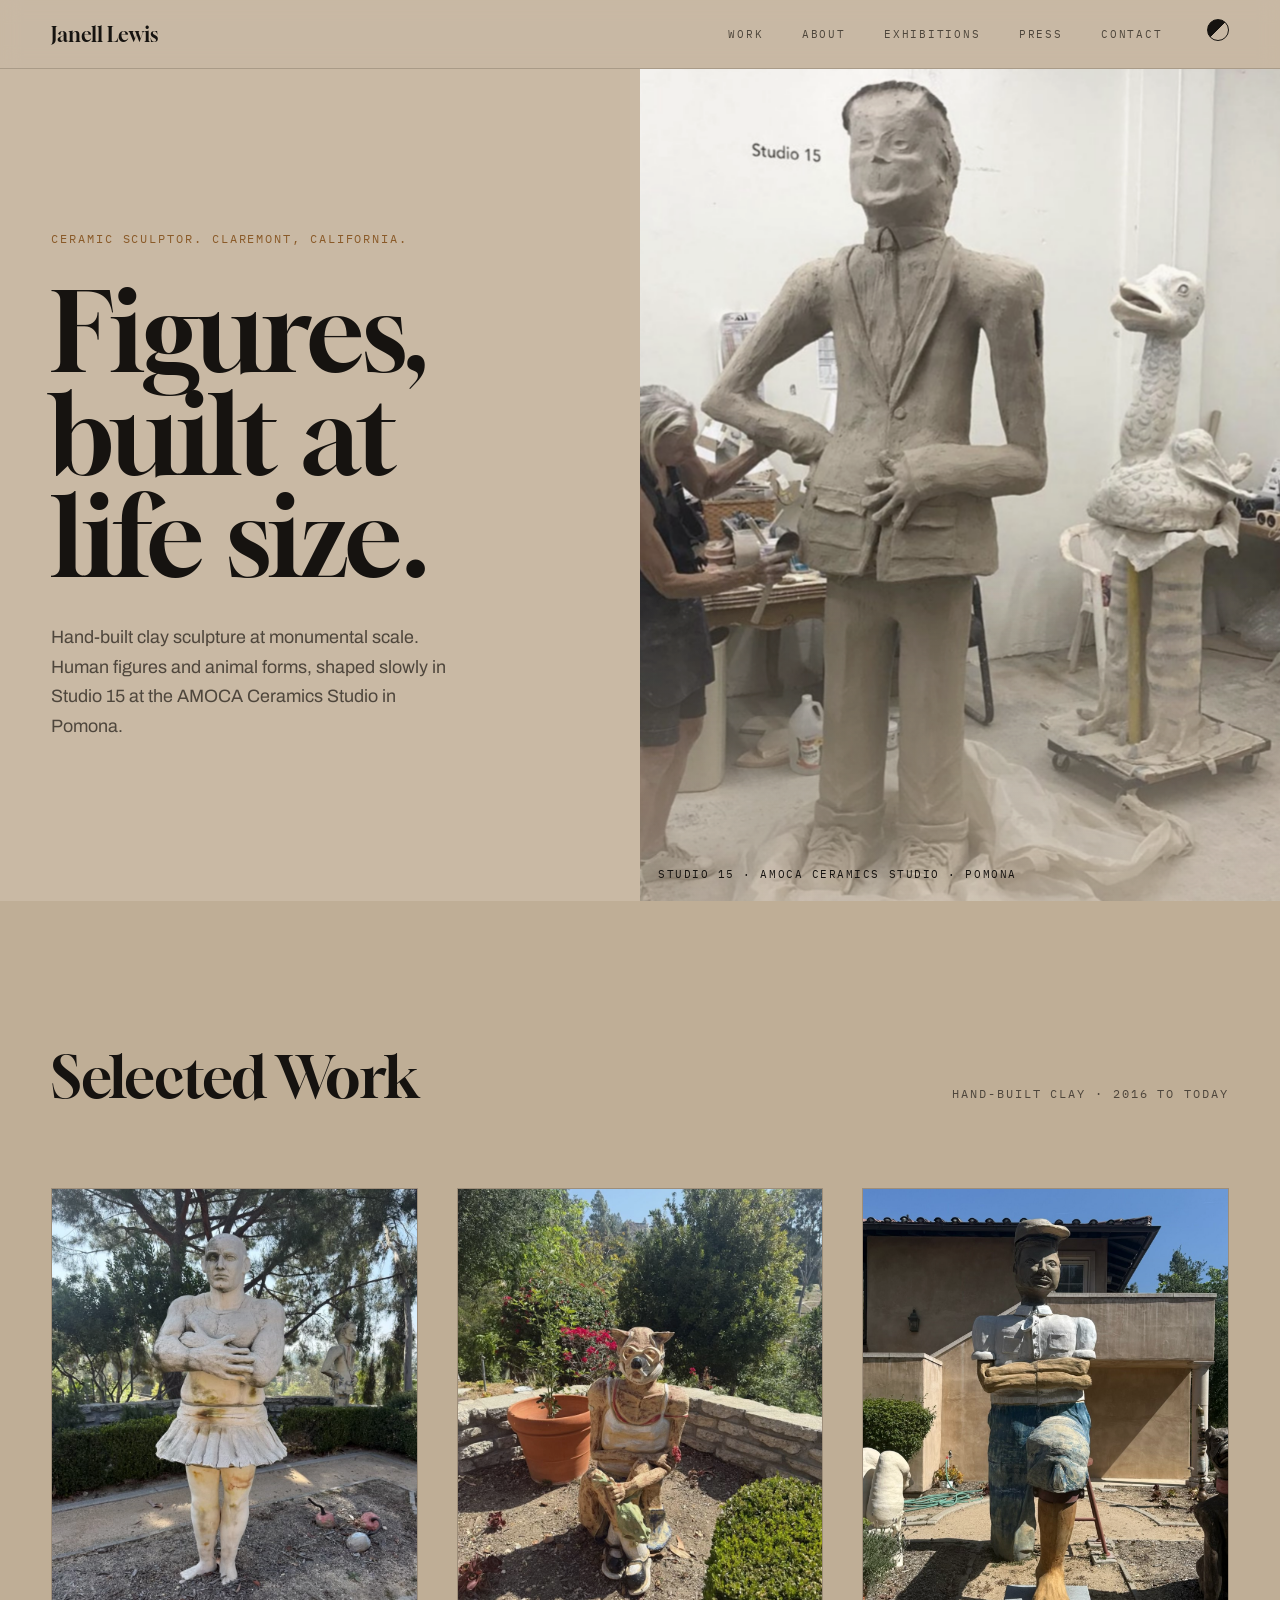
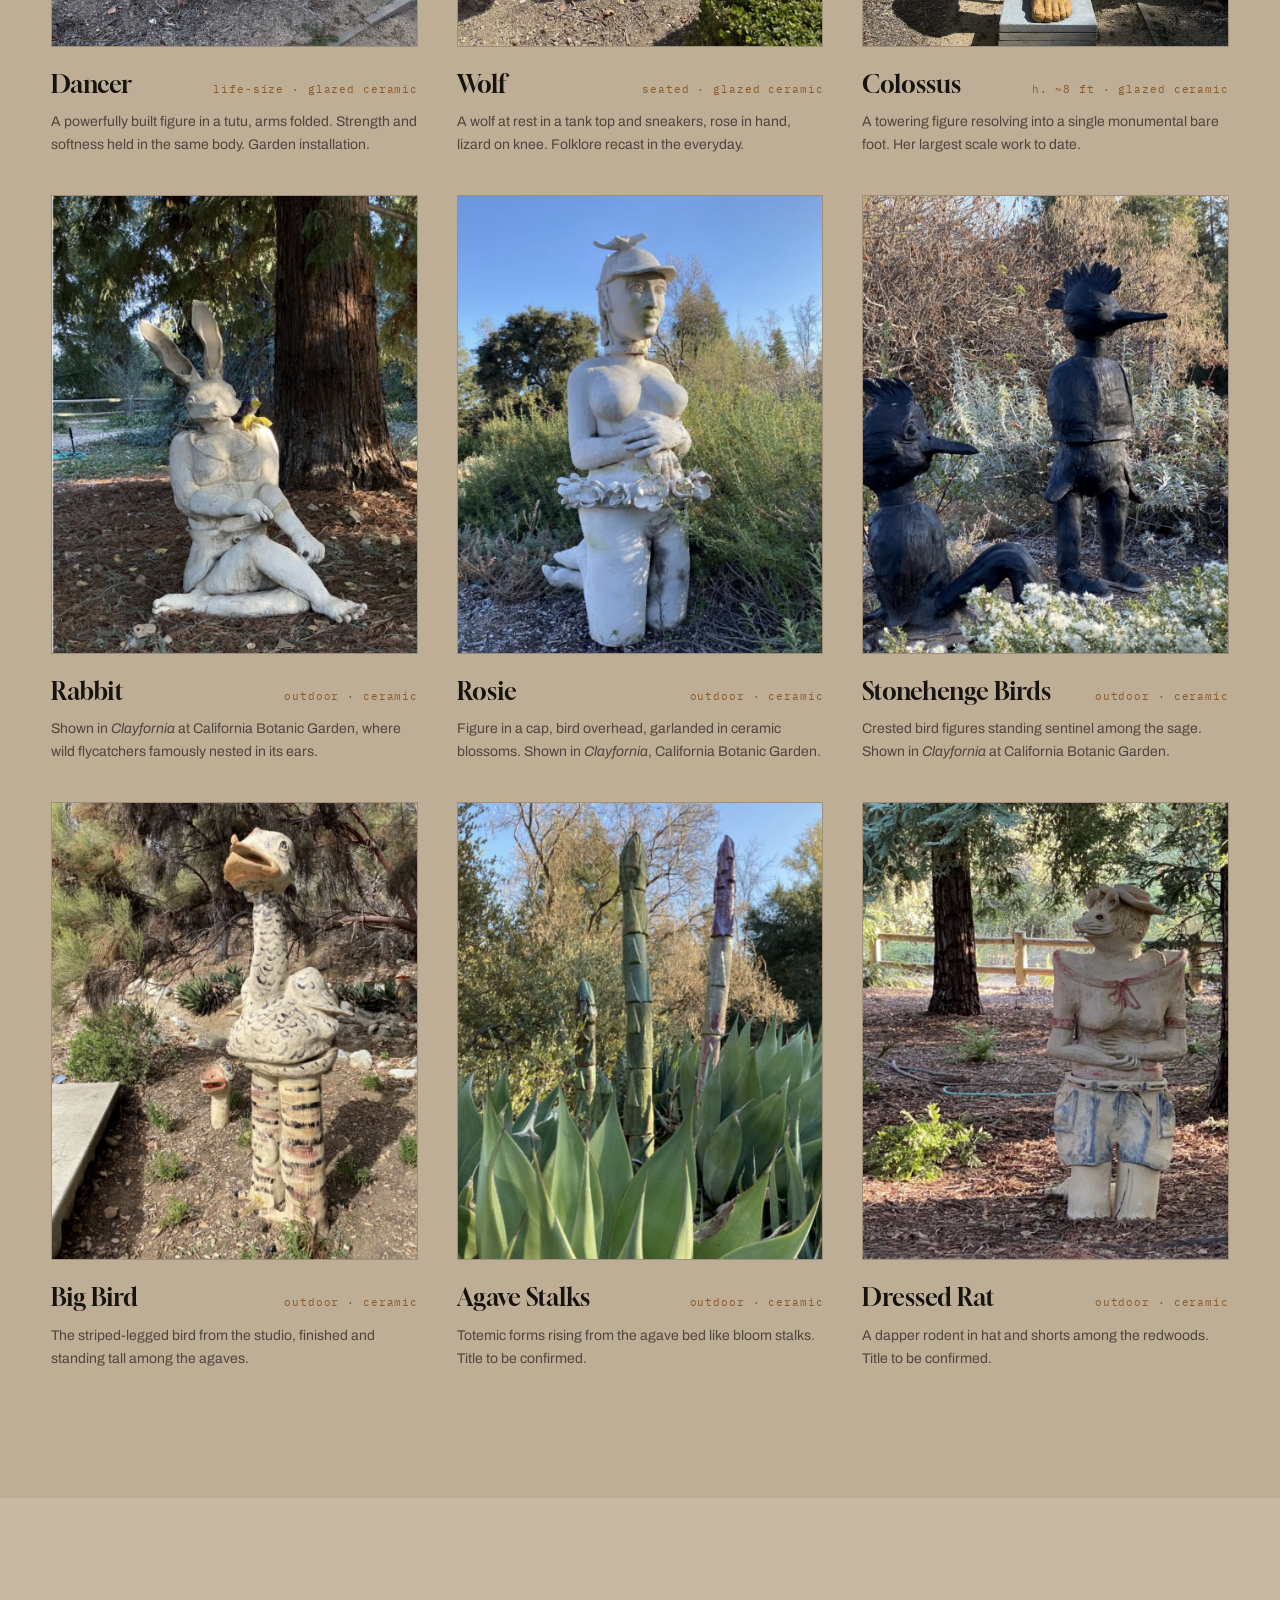
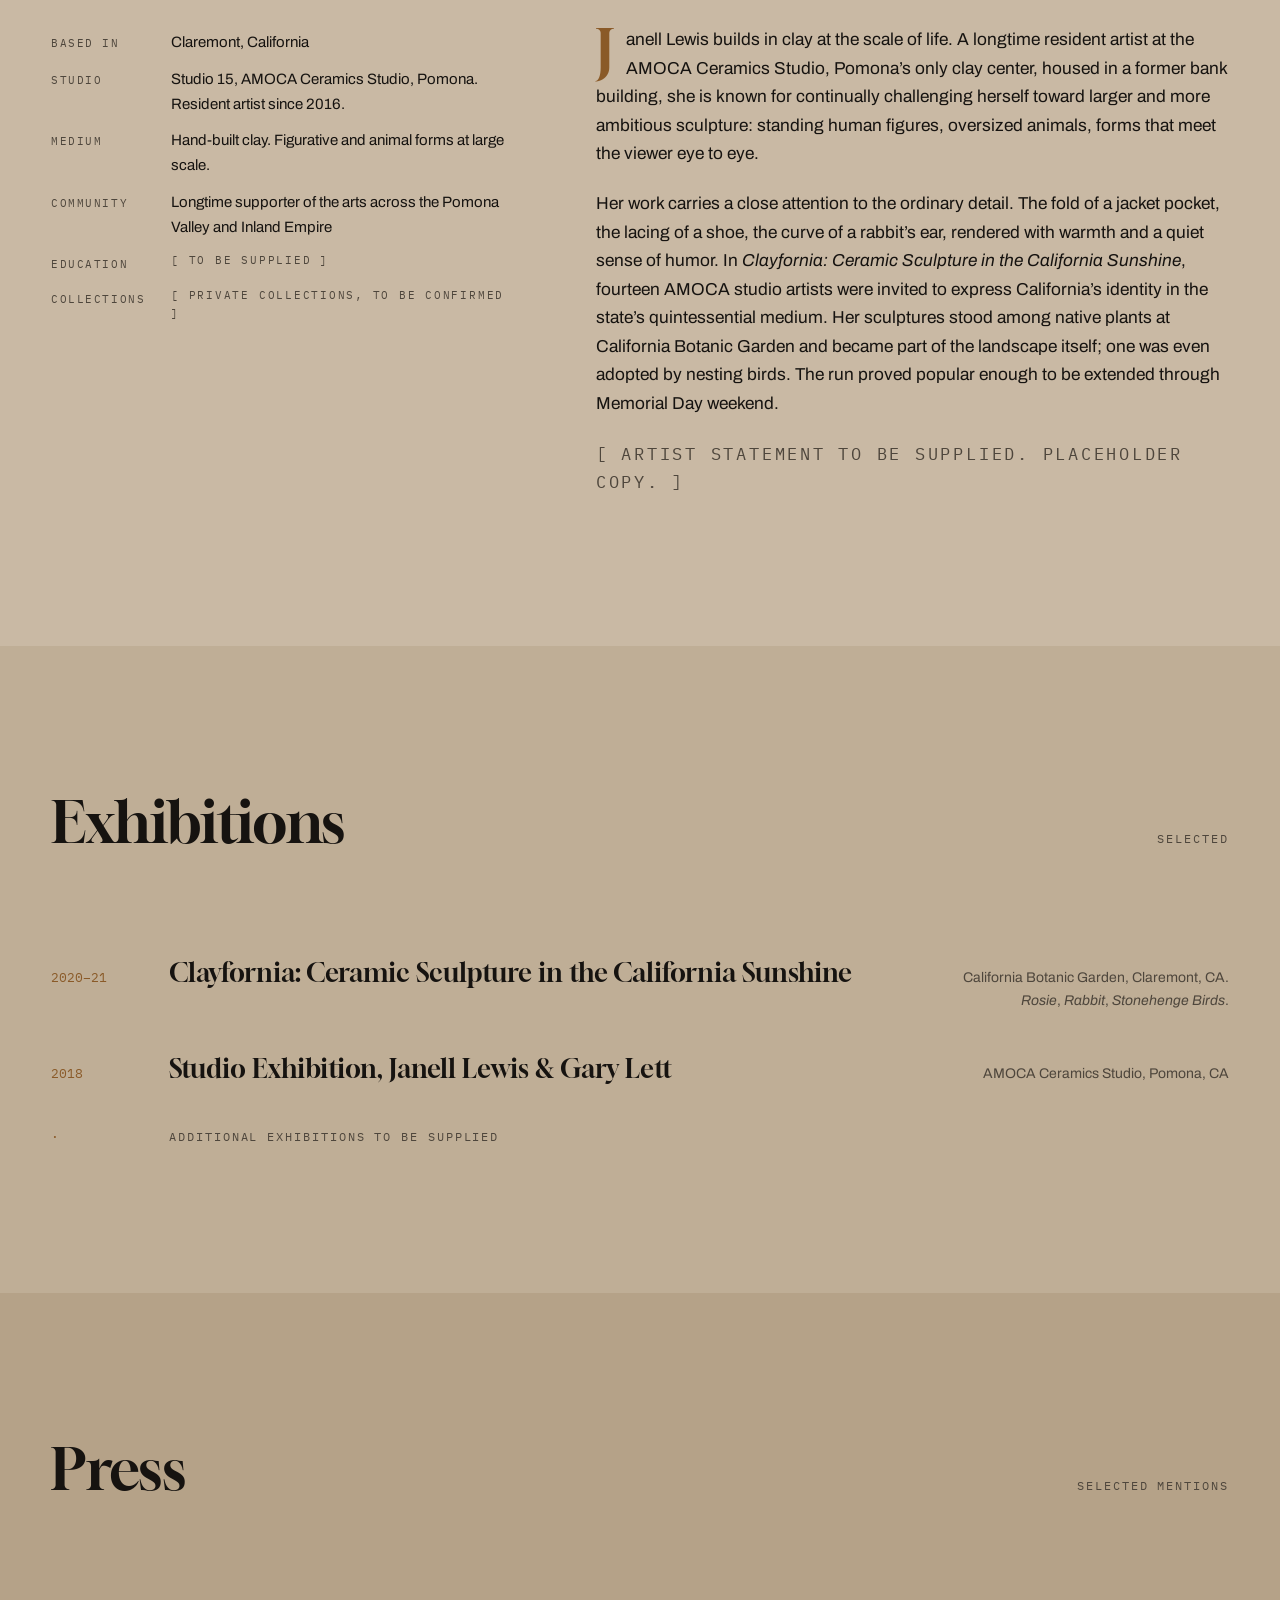
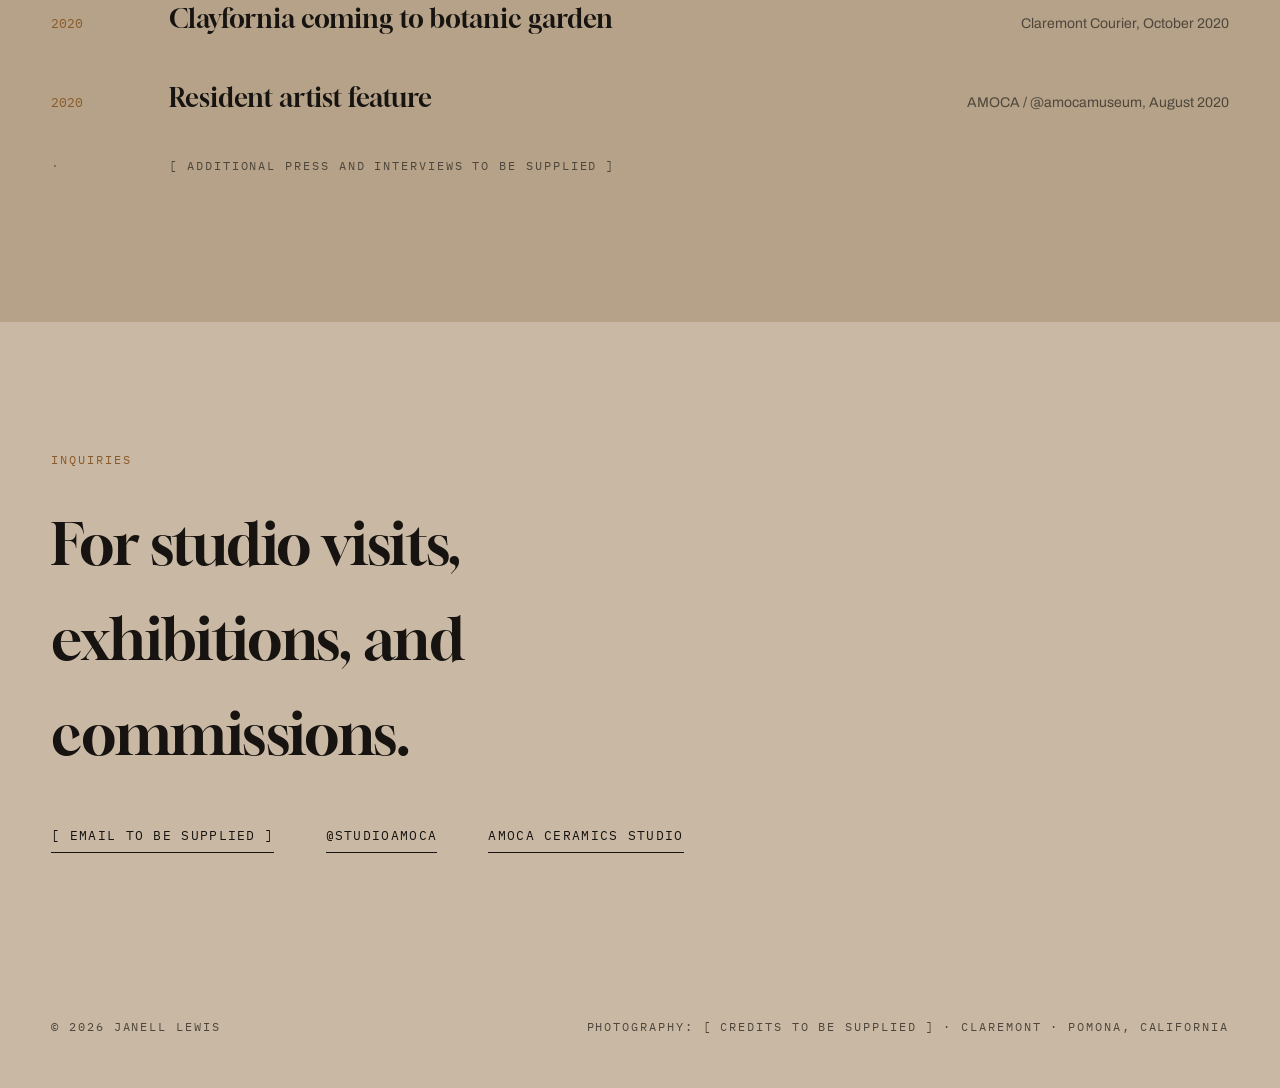
==== index.html @ de83a5cd "Carousel lightbox with neighbor peeks, no shadow" ====
<!DOCTYPE html>
<html lang="en">
<head>
<meta charset="UTF-8">
<meta name="viewport" content="width=device-width, initial-scale=1.0">
<title>Janell Lewis. Ceramic Sculptor.</title>
<link rel="icon" type="image/png" sizes="32x32" href="img/favicon-32.png">
<link rel="icon" type="image/png" sizes="512x512" href="img/favicon-512.png">
<link rel="apple-touch-icon" href="img/apple-touch-icon.png">
<link rel="preconnect" href="https://fonts.googleapis.com">
<link href="https://fonts.googleapis.com/css2?family=Gloock&family=Archivo:wght@400;500;600&family=IBM+Plex+Mono:wght@400;500&display=swap" rel="stylesheet">
<style>
:root{
  --black:#C9B9A4;          /* hardened clay, light */
  --black-2:#BCAA92;
  --bone:#161310;           /* near-black text */
  --bone-dim:#4E463C;
  --gold:#8A5A28;           /* deeper bronze for light ground */
  --hairline:rgba(22,19,16,.18);
  --surface-a:#C9B9A4;      /* base */
  --surface-b:#BFAE96;      /* one shade deeper */
  --surface-c:#B5A288;      /* two deeper */
  --max:1280px;
}
[data-theme="dark"]{
  --black:#382D22;
  --black-2:#453729;
  --bone:#F0EAE1;
  --bone-dim:#BDB4A7;
  --gold:#B78B4E;
  --hairline:rgba(240,234,225,.14);
  --surface-a:#382D22;
  --surface-b:#3F3326;
  --surface-c:#463A2B;
}
*{margin:0;padding:0;box-sizing:border-box}
html{scroll-behavior:smooth}
@media(prefers-reduced-motion:reduce){html{scroll-behavior:auto}*{animation:none!important;transition:none!important}}
body{transition:background .35s,color .35s;background:var(--black);color:var(--bone);font-family:'Archivo',sans-serif;font-size:17px;line-height:1.65;-webkit-font-smoothing:antialiased}
a{color:inherit;text-decoration:none}
a:focus-visible{outline:2px solid var(--gold);outline-offset:3px}
::selection{background:var(--gold);color:var(--black)}
.mono{font-family:'IBM Plex Mono',monospace;font-size:12px;letter-spacing:.16em;text-transform:uppercase}
.wrap{max-width:var(--max);margin:0 auto;padding:0 clamp(20px,4vw,60px)}
img{filter:saturate(.9) contrast(1.02)}

/* nav */
nav{position:sticky;top:0;z-index:50;background:color-mix(in srgb,var(--black) 82%,transparent);backdrop-filter:blur(10px);border-bottom:1px solid var(--hairline)}
nav .wrap{display:flex;align-items:center;justify-content:space-between;height:68px}
nav .brand{font-family:'Gloock',serif;font-size:20px}
nav ul{display:flex;gap:clamp(16px,3vw,40px);list-style:none}
nav ul a{font-family:'IBM Plex Mono',monospace;font-size:11px;letter-spacing:.16em;text-transform:uppercase;color:var(--bone-dim);transition:color .25s}
nav ul a:hover{color:var(--gold)}
.theme-toggle{width:22px;height:22px;border-radius:50%;border:1.5px solid var(--bone);background:linear-gradient(135deg,var(--bone) 50%,transparent 50%);cursor:pointer;padding:0;margin-left:6px;transition:transform .35s}
.theme-toggle:hover{transform:rotate(180deg)}
.theme-toggle:focus-visible{outline:2px solid var(--gold);outline-offset:3px}

/* hero */

.hero{display:grid;grid-template-columns:minmax(0,1fr) minmax(0,1fr);min-height:calc(100vh - 68px)}
.hero-text{display:flex;flex-direction:column;justify-content:center;padding:clamp(40px,6vw,96px) clamp(20px,4vw,60px)}
.hero-text .eyebrow{color:var(--gold);margin-bottom:32px}
h1{font-family:'Gloock',serif;font-weight:400;font-size:clamp(58px,8.5vw,128px);line-height:.94;letter-spacing:-.01em}
.hero-text p.lede{margin-top:36px;max-width:42ch;font-size:clamp(17px,1.4vw,20px);color:var(--bone-dim)}
.hero-img{position:relative;overflow:hidden;background:var(--black-2)}
.hero-img img{width:100%;height:100%;object-fit:cover;display:block;opacity:.94}
.hero-img::after{content:"";position:absolute;inset:0;background:linear-gradient(to top,color-mix(in srgb,var(--black) 55%,transparent),transparent 40%)}
.hero-img figcaption{position:absolute;left:18px;bottom:18px;z-index:2;color:var(--bone);font-family:'IBM Plex Mono',monospace;font-size:11px;letter-spacing:.14em;text-transform:uppercase}


/* sections */
section{padding:clamp(80px,10vw,140px) 0;transition:background .35s}
#work,#exhibitions{background:var(--surface-b)}
#press{background:var(--surface-c)}
.sec-head{display:flex;align-items:baseline;justify-content:space-between;gap:24px;margin-bottom:clamp(40px,5vw,72px)}
h2{font-family:'Gloock',serif;font-weight:400;font-size:clamp(36px,4.5vw,60px);letter-spacing:-.01em}
.sec-head .mono{color:var(--bone-dim)}

/* work grid */
.work-grid{display:grid;grid-template-columns:repeat(3,1fr);gap:clamp(24px,3vw,44px)}
.work{display:block}
.work .ph{aspect-ratio:4/5;background:var(--black-2);border:1px solid var(--hairline);position:relative;overflow:hidden;display:flex;align-items:center;justify-content:center}
.work .ph img{width:100%;height:100%;object-fit:cover;transition:transform .6s cubic-bezier(.2,.6,.2,1),opacity .6s}
.work:hover .ph img{transform:scale(1.035)}
.work .ph .tbd{font-family:'IBM Plex Mono',monospace;font-size:11px;letter-spacing:.16em;text-transform:uppercase;color:var(--bone-dim)}
.work .meta{margin-top:18px;display:flex;justify-content:space-between;align-items:baseline;gap:12px}
.work .meta h3{font-family:'Gloock',serif;font-weight:400;font-size:24px}
.work .meta .dim{font-family:'IBM Plex Mono',monospace;font-size:11px;color:var(--gold);white-space:nowrap;letter-spacing:.08em}
.work .desc{font-size:14px;color:var(--bone-dim);margin-top:6px}

/* about */
.about{display:grid;grid-template-columns:minmax(0,.85fr) minmax(0,1.15fr);gap:clamp(36px,6vw,96px);align-items:start}
.about .facts{padding-top:4px}
.about .facts dl{display:grid;grid-template-columns:auto 1fr;gap:12px 26px}
.about .facts dt{font-family:'IBM Plex Mono',monospace;font-size:11px;letter-spacing:.14em;text-transform:uppercase;color:var(--bone-dim);padding-top:4px}
.about .facts dd{font-size:15px}
.about .bio p{margin-bottom:1.25em;font-size:clamp(17px,1.35vw,19px);color:var(--bone)}
.about .bio p:first-child::first-letter{font-family:'Gloock',serif;font-size:3.3em;float:left;line-height:.85;padding-right:12px;color:var(--gold)}
.about .bio .note{color:var(--bone-dim)}

/* exhibitions */
.exh{list-style:none}
.exh li{display:grid;grid-template-columns:96px 1fr auto;gap:22px;align-items:baseline;padding:18px 0}
.exh .yr{font-family:'IBM Plex Mono',monospace;font-size:13px;color:var(--gold)}
.exh .ti{font-family:'Gloock',serif;font-size:clamp(20px,2vw,26px)}
.exh .ve{font-size:14px;color:var(--bone-dim);text-align:right;max-width:34ch}

/* contact */
.contact h2{max-width:18ch}
.contact .row{margin-top:44px;display:flex;flex-wrap:wrap;gap:clamp(24px,4vw,64px)}
.contact .row a{font-family:'IBM Plex Mono',monospace;font-size:13px;letter-spacing:.1em;text-transform:uppercase;border-bottom:1px solid var(--bone);padding-bottom:5px;transition:color .25s,border-color .25s}
.contact .row a:hover{color:var(--gold);border-color:var(--gold)}

/* scroll animations */
.reveal{opacity:0;transform:translateY(28px);transition:opacity .8s cubic-bezier(.2,.6,.2,1),transform .8s cubic-bezier(.2,.6,.2,1)}
.reveal.in{opacity:1;transform:none}
.work.reveal{transition-delay:var(--d,0s)}
.hero-img img{will-change:transform;transform:translateY(var(--py,0)) scale(1.08)}
.hero-text>*{opacity:0;transform:translateY(24px);animation:heroIn .9s cubic-bezier(.2,.6,.2,1) forwards}
.hero-text .eyebrow{animation-delay:.05s}
.hero-text h1{animation-delay:.15s}
.hero-text p.lede{animation-delay:.3s}
@keyframes heroIn{to{opacity:1;transform:none}}
@media(prefers-reduced-motion:reduce){
  .reveal{opacity:1;transform:none;transition:none}
  .hero-text>*{opacity:1;transform:none;animation:none}
  .hero-img img{transform:none}
}

/* lightbox */
.lb{position:fixed;inset:0;z-index:100;background:color-mix(in srgb,var(--black) 94%,black);display:none;align-items:center;justify-content:center;flex-direction:column;overflow:hidden}
.lb.open{display:flex}
.lb .lb-strip{display:flex;align-items:center;justify-content:center;gap:clamp(16px,3vw,48px);width:100vw}
.lb .lb-strip img{object-fit:contain;transition:opacity .35s,transform .35s}
.lb .lb-main{max-width:min(72vw,1400px);max-height:80vh}
.lb .lb-side{max-height:62vh;max-width:16vw;opacity:.35;cursor:pointer;flex:0 0 auto}
.lb .lb-side:hover{opacity:.6}
.lb .lb-cap{margin-top:18px;font-family:'IBM Plex Mono',monospace;font-size:12px;letter-spacing:.14em;text-transform:uppercase;color:var(--bone)}
.lb .lb-close{position:absolute;top:18px;right:22px;background:none;border:none;color:var(--bone);cursor:pointer;font-family:'IBM Plex Mono',monospace;font-size:13px;letter-spacing:.1em;text-transform:uppercase;padding:14px}
.lb .lb-close:hover{color:var(--gold)}
@media(max-width:700px){.lb .lb-main{max-width:82vw}.lb .lb-side{max-width:8vw}}

footer{padding:36px 0 52px}
footer .wrap{display:flex;justify-content:space-between;flex-wrap:wrap;gap:12px;color:var(--bone-dim)}

@media(max-width:880px){
  .hero{grid-template-columns:1fr}
  .hero-img{min-height:62vh;order:-1}
  .work-grid{grid-template-columns:1fr 1fr}
  .about{grid-template-columns:1fr}
  nav ul{gap:14px}
}
@media(max-width:560px){
  .work-grid{grid-template-columns:1fr}
  .exh li{grid-template-columns:70px 1fr}
  .exh .ve{grid-column:2;text-align:left}
}
</style>
</head>
<body>

<nav>
  <div class="wrap">
    <a class="brand" href="#top">Janell Lewis</a>
    <ul>
      <li><a href="#work">Work</a></li>
      <li><a href="#about">About</a></li>
      <li><a href="#exhibitions">Exhibitions</a></li>
      <li><a href="#press">Press</a></li>
      <li><a href="#contact">Contact</a></li>
      <li><button class="theme-toggle" id="themeToggle" aria-label="Switch color theme" title="Switch theme"></button></li>
    </ul>
  </div>
</nav>

<header id="top">
  <div class="hero">
    <div class="hero-text">
      <p class="eyebrow mono">Ceramic Sculptor. Claremont, California.</p>
      <h1>Figures,<br>built at<br>life size.</h1>
      <p class="lede">Hand-built clay sculpture at monumental scale. Human figures and animal forms, shaped slowly in Studio 15 at the AMOCA Ceramics Studio in Pomona.</p>
    </div>
    <figure class="hero-img">
      <img src="img/studio.jpg" alt="Janell Lewis working on a life-size clay figure in her studio, with a large bird sculpture nearby">
      <figcaption>Studio 15 &middot; AMOCA Ceramics Studio &middot; Pomona</figcaption>
    </figure>
  </div>
</header>


<main>

<section id="work">
  <div class="wrap">
    <div class="sec-head">
      <h2>Selected Work</h2>
      <span class="mono">Hand-built clay &middot; 2016 to today</span>
    </div>
    <div class="work-grid">
      <a class="work" href="#">
        <div class="ph"><img src="img/dancer.jpg" alt="Life-size ceramic sculpture of a muscular figure in a tulle skirt, arms crossed, installed in a garden"></div>
        <div class="meta"><h3>Dancer</h3><span class="dim">life-size &middot; glazed ceramic</span></div>
        <p class="desc">A powerfully built figure in a tutu, arms folded. Strength and softness held in the same body. Garden installation.</p>
      </a>
      <a class="work" href="#">
        <div class="ph"><img src="img/wolf.jpg" alt="Seated ceramic wolf figure in a white tank top holding a rose, with a lizard on its knee"></div>
        <div class="meta"><h3>Wolf</h3><span class="dim">seated &middot; glazed ceramic</span></div>
        <p class="desc">A wolf at rest in a tank top and sneakers, rose in hand, lizard on knee. Folklore recast in the everyday.</p>
      </a>
      <a class="work" href="#">
        <div class="ph"><img src="img/barefoot.jpg" alt="Monumental ceramic figure with crossed arms, blue trousers and one colossal bare foot on a plinth"></div>
        <div class="meta"><h3>Colossus</h3><span class="dim">h. ~8 ft &middot; glazed ceramic</span></div>
        <p class="desc">A towering figure resolving into a single monumental bare foot. Her largest scale work to date.</p>
      </a>
      <a class="work" href="#">
        <div class="ph"><img src="img/rabbit.jpg" alt="Seated white ceramic rabbit figure beneath a redwood, with a live bird perched on its shoulder"></div>
        <div class="meta"><h3>Rabbit</h3><span class="dim">outdoor &middot; ceramic</span></div>
        <p class="desc">Shown in <em>Clayfornia</em> at California Botanic Garden, where wild flycatchers famously nested in its ears.</p>
      </a>
      <a class="work" href="#">
        <div class="ph"><img src="img/rosie.jpg" alt="White ceramic female figure in a cap with a bird perched on top and a wreath of flowers at the waist"></div>
        <div class="meta"><h3>Rosie</h3><span class="dim">outdoor &middot; ceramic</span></div>
        <p class="desc">Figure in a cap, bird overhead, garlanded in ceramic blossoms. Shown in <em>Clayfornia</em>, California Botanic Garden.</p>
      </a>
      <a class="work" href="#">
        <div class="ph"><img src="img/blackbirds.jpg" alt="Two black ceramic bird figures with crests standing among sage and native shrubs"></div>
        <div class="meta"><h3>Stonehenge Birds</h3><span class="dim">outdoor &middot; ceramic</span></div>
        <p class="desc">Crested bird figures standing sentinel among the sage. Shown in <em>Clayfornia</em> at California Botanic Garden.</p>
      </a>
      <a class="work" href="#">
        <div class="ph"><img src="img/ostrich.jpg" alt="Tall ceramic ostrich-like bird with painted feathers and striped legs standing in native garden"></div>
        <div class="meta"><h3>Big Bird</h3><span class="dim">outdoor &middot; ceramic</span></div>
        <p class="desc">The striped-legged bird from the studio, finished and standing tall among the agaves.</p>
      </a>
      <a class="work" href="#">
        <div class="ph"><img src="img/sentinels.jpg" alt="Three tall carved ceramic totem forms rising from a bed of agaves like flower stalks"></div>
        <div class="meta"><h3>Agave Stalks</h3><span class="dim">outdoor &middot; ceramic</span></div>
        <p class="desc">Totemic forms rising from the agave bed like bloom stalks. Title to be confirmed.</p>
      </a>
      <a class="work" href="#">
        <div class="ph"><img src="img/rat.jpg" alt="Ceramic figure with a rodent head wearing a hat, blouse and blue shorts standing among redwoods"></div>
        <div class="meta"><h3>Dressed Rat</h3><span class="dim">outdoor &middot; ceramic</span></div>
        <p class="desc">A dapper rodent in hat and shorts among the redwoods. Title to be confirmed.</p>
      </a>
    </div>
  </div>
</section>

<section id="about">
  <div class="wrap about">
    <div class="facts">
      <dl>
        <dt>Based in</dt><dd>Claremont, California</dd>
        <dt>Studio</dt><dd>Studio 15, AMOCA Ceramics Studio, Pomona. Resident artist since 2016.</dd>
        <dt>Medium</dt><dd>Hand-built clay. Figurative and animal forms at large scale.</dd>
        <dt>Community</dt><dd>Longtime supporter of the arts across the Pomona Valley and Inland Empire</dd>
        <dt>Education</dt><dd class="mono" style="font-size:11px;color:var(--bone-dim)">[ To be supplied ]</dd>
        <dt>Collections</dt><dd class="mono" style="font-size:11px;color:var(--bone-dim)">[ Private collections, to be confirmed ]</dd>
      </dl>
    </div>
    <div class="bio">
      <p>Janell Lewis builds in clay at the scale of life. A longtime resident artist at the AMOCA Ceramics Studio, Pomona&rsquo;s only clay center, housed in a former bank building, she is known for continually challenging herself toward larger and more ambitious sculpture: standing human figures, oversized animals, forms that meet the viewer eye to eye.</p>
      <p>Her work carries a close attention to the ordinary detail. The fold of a jacket pocket, the lacing of a shoe, the curve of a rabbit&rsquo;s ear, rendered with warmth and a quiet sense of humor. In <em>Clayfornia: Ceramic Sculpture in the California Sunshine</em>, fourteen AMOCA studio artists were invited to express California&rsquo;s identity in the state&rsquo;s quintessential medium. Her sculptures stood among native plants at California Botanic Garden and became part of the landscape itself; one was even adopted by nesting birds. The run proved popular enough to be extended through Memorial Day weekend.</p>
      <p class="mono note">[ Artist statement to be supplied. Placeholder copy. ]</p>
    </div>
  </div>
</section>

<section id="exhibitions">
  <div class="wrap">
    <div class="sec-head">
      <h2>Exhibitions</h2>
      <span class="mono">Selected</span>
    </div>
    <ul class="exh">
      <li>
        <span class="yr">2020&ndash;21</span>
        <span class="ti">Clayfornia: Ceramic Sculpture in the California Sunshine</span>
        <span class="ve">California Botanic Garden, Claremont, CA. <em>Rosie</em>, <em>Rabbit</em>, <em>Stonehenge Birds</em>.</span>
      </li>
      <li>
        <span class="yr">2018</span>
        <span class="ti">Studio Exhibition, Janell Lewis &amp; Gary Lett</span>
        <span class="ve">AMOCA Ceramics Studio, Pomona, CA</span>
      </li>
      <li>
        <span class="yr">&middot;</span>
        <span class="ti mono" style="font-family:'IBM Plex Mono',monospace;font-size:12px;color:var(--bone-dim)">Additional exhibitions to be supplied</span>
        <span class="ve"></span>
      </li>
    </ul>
  </div>
</section>

<section id="press">
  <div class="wrap">
    <div class="sec-head">
      <h2>Press</h2>
      <span class="mono">Selected mentions</span>
    </div>
    <ul class="exh">
      <li>
        <span class="yr">2020</span>
        <span class="ti">Clayfornia coming to botanic garden</span>
        <span class="ve">Claremont Courier, October 2020</span>
      </li>
      <li>
        <span class="yr">2020</span>
        <span class="ti">Resident artist feature</span>
        <span class="ve">AMOCA / @amocamuseum, August 2020</span>
      </li>
      <li>
        <span class="yr">&middot;</span>
        <span class="ti mono" style="font-family:'IBM Plex Mono',monospace;font-size:12px;color:var(--bone-dim)">[ Additional press and interviews to be supplied ]</span>
        <span class="ve"></span>
      </li>
    </ul>
  </div>
</section>

<section id="contact" style="border-bottom:none">
  <div class="wrap contact">
    <p class="eyebrow mono" style="color:var(--gold);margin-bottom:26px">Inquiries</p>
    <h2>For studio visits, exhibitions, and commissions.</h2>
    <div class="row">
      <a href="mailto:hello@example.com">[ Email to be supplied ]</a>
      <a href="https://www.instagram.com/studioamoca/" rel="noopener">@studioamoca</a>
      <a href="https://www.amoca.org/studio1/" rel="noopener">AMOCA Ceramics Studio</a>
    </div>
  </div>
</section>

</main>

<footer>
  <div class="wrap mono">
    <span>&copy; 2026 Janell Lewis</span>
    <span>Photography: [ credits to be supplied ] &middot; Claremont &middot; Pomona, California</span>
  </div>
</footer>

<div class="lb" id="lightbox" role="dialog" aria-modal="true" aria-label="Artwork viewer">
  <button class="lb-close" id="lbClose" aria-label="Close">Close &times;</button>
  <div class="lb-strip">
    <img class="lb-side" id="lbPrevImg" src="" alt="" title="Previous">
    <img class="lb-main" id="lbImg" src="" alt="">
    <img class="lb-side" id="lbNextImg" src="" alt="" title="Next">
  </div>
  <div class="lb-cap" id="lbCap"></div>
</div>
<script>
(function(){
  var reduce=window.matchMedia('(prefers-reduced-motion: reduce)').matches;
  // reveal targets: work cards (staggered), section heads, about blocks, list rows
  var targets=[].slice.call(document.querySelectorAll('.work,.sec-head,.about .facts,.about .bio,.exh li,.contact h2,.contact .row'));
  targets.forEach(function(t,i){t.classList.add('reveal')});
  [].slice.call(document.querySelectorAll('.work')).forEach(function(w,i){w.style.setProperty('--d',(i%3)*0.09+'s')});
  if(!reduce&&'IntersectionObserver' in window){
    var io=new IntersectionObserver(function(es){
      es.forEach(function(e){if(e.isIntersecting){e.target.classList.add('in');io.unobserve(e.target)}});
    },{threshold:.12,rootMargin:'0px 0px -6% 0px'});
    targets.forEach(function(t){io.observe(t)});
  }else{
    targets.forEach(function(t){t.classList.add('in')});
  }
  // hero parallax
  var heroImg=document.querySelector('.hero-img img');
  if(heroImg&&!reduce){
    var ticking=false;
    window.addEventListener('scroll',function(){
      if(ticking)return;ticking=true;
      requestAnimationFrame(function(){
        var y=Math.min(window.scrollY,window.innerHeight);
        heroImg.style.setProperty('--py',(y*0.12)+'px');
        ticking=false;
      });
    },{passive:true});
  }
})();
</script>
<script>
(function(){
  var works=[].slice.call(document.querySelectorAll('.work')).filter(function(w){return w.querySelector('.ph img')});
  var lb=document.getElementById('lightbox'),img=document.getElementById('lbImg'),cap=document.getElementById('lbCap');
  var prevImg=document.getElementById('lbPrevImg'),nextImg=document.getElementById('lbNextImg');
  var idx=0;
  function src(i){return works[(i+works.length)%works.length].querySelector('.ph img')}
  function show(i){
    idx=(i+works.length)%works.length;
    var cur=src(idx),p=src(idx-1),n=src(idx+1);
    img.src=cur.src;img.alt=cur.alt;
    prevImg.src=p.src;prevImg.alt='';nextImg.src=n.src;nextImg.alt='';
    var w=works[idx];
    cap.textContent=w.querySelector('h3').textContent+' \u00b7 '+w.querySelector('.dim').textContent;
    lb.classList.add('open');document.body.style.overflow='hidden';
  }
  function close(){lb.classList.remove('open');document.body.style.overflow=''}
  works.forEach(function(w,i){
    w.addEventListener('click',function(e){e.preventDefault();show(i)});
  });
  document.getElementById('lbClose').addEventListener('click',close);
  prevImg.addEventListener('click',function(){show(idx-1)});
  nextImg.addEventListener('click',function(){show(idx+1)});
  lb.addEventListener('click',function(e){if(e.target===lb)close()});
  document.addEventListener('keydown',function(e){
    if(!lb.classList.contains('open'))return;
    if(e.key==='Escape')close();
    if(e.key==='ArrowLeft')show(idx-1);
    if(e.key==='ArrowRight')show(idx+1);
  });
})();
</script>
<script>
(function(){
  var root=document.documentElement,btn=document.getElementById('themeToggle');
  var saved=null;try{saved=localStorage.getItem('jl-theme')}catch(e){}
  if(saved==='dark')root.setAttribute('data-theme','dark');
  btn.addEventListener('click',function(){
    var dark=root.getAttribute('data-theme')==='dark';
    if(dark)root.removeAttribute('data-theme');else root.setAttribute('data-theme','dark');
    try{localStorage.setItem('jl-theme',dark?'light':'dark')}catch(e){}
  });
})();
</script>
</body>
</html>
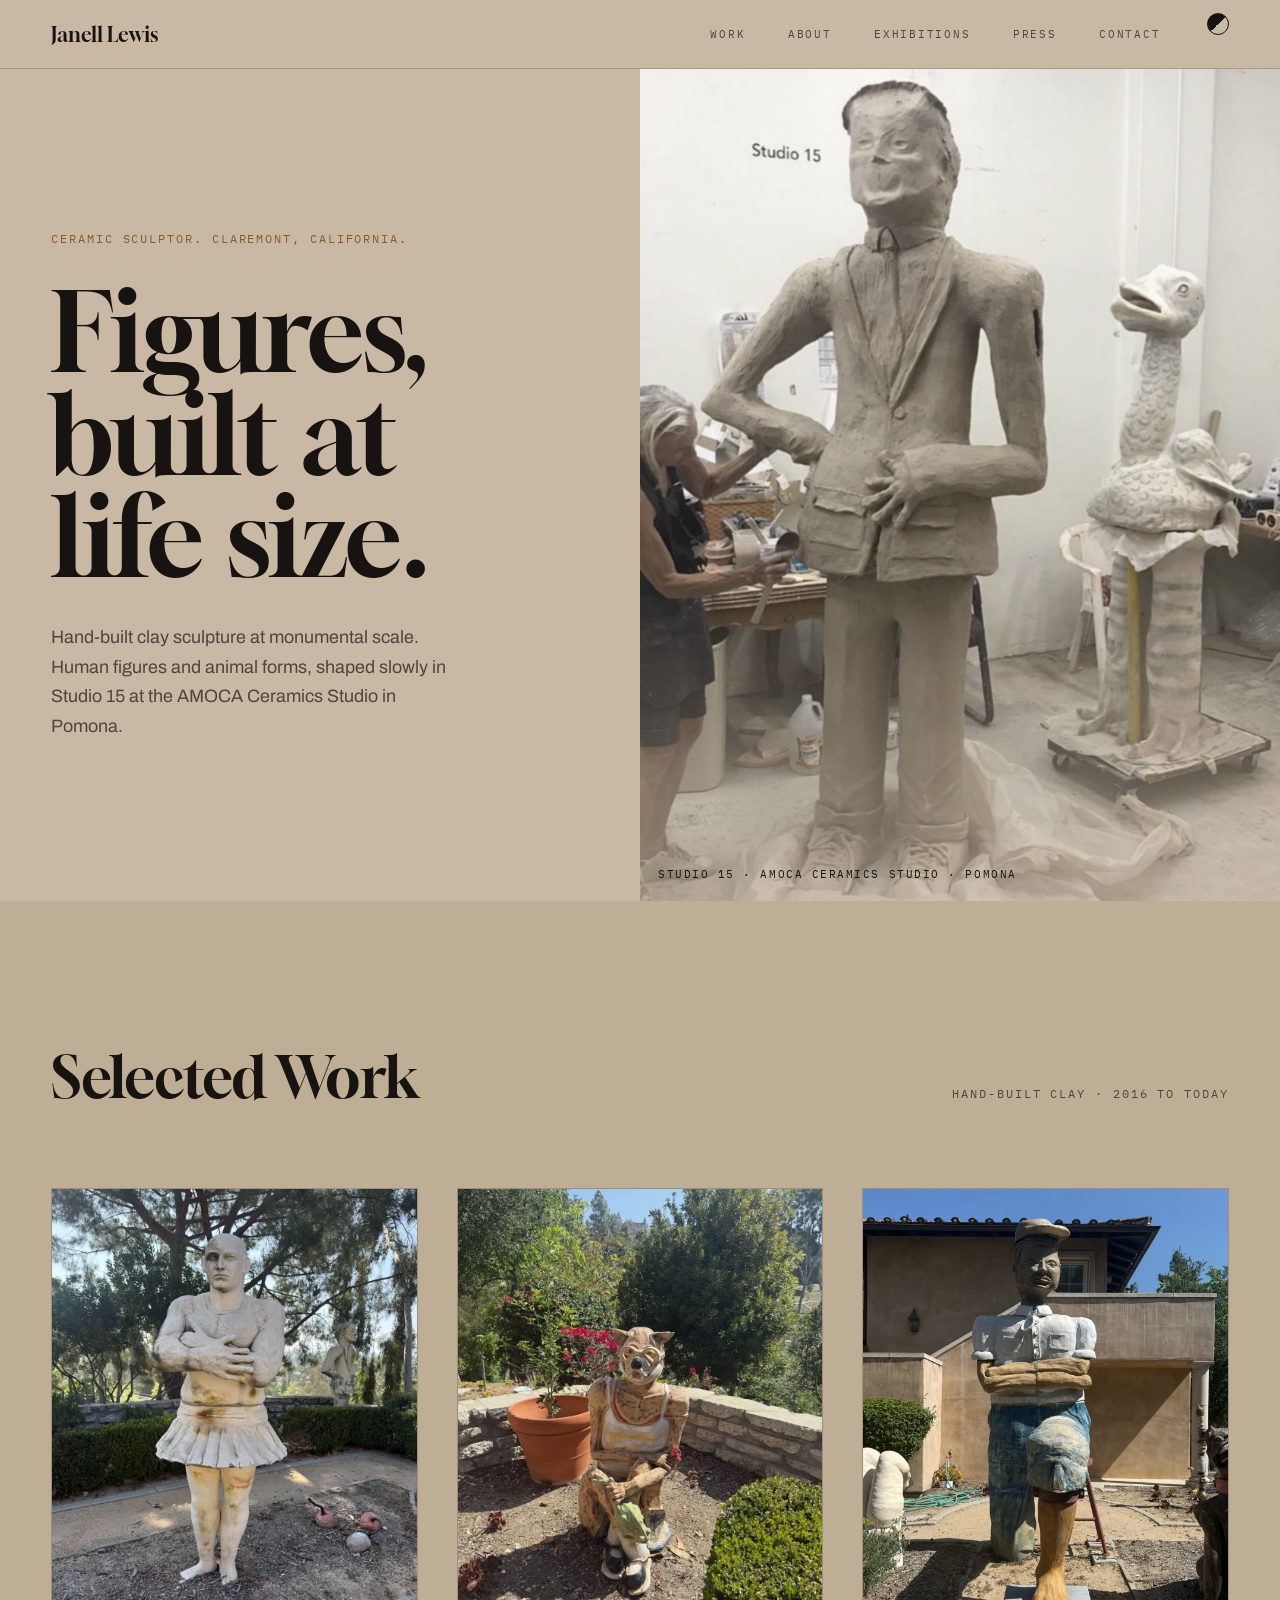
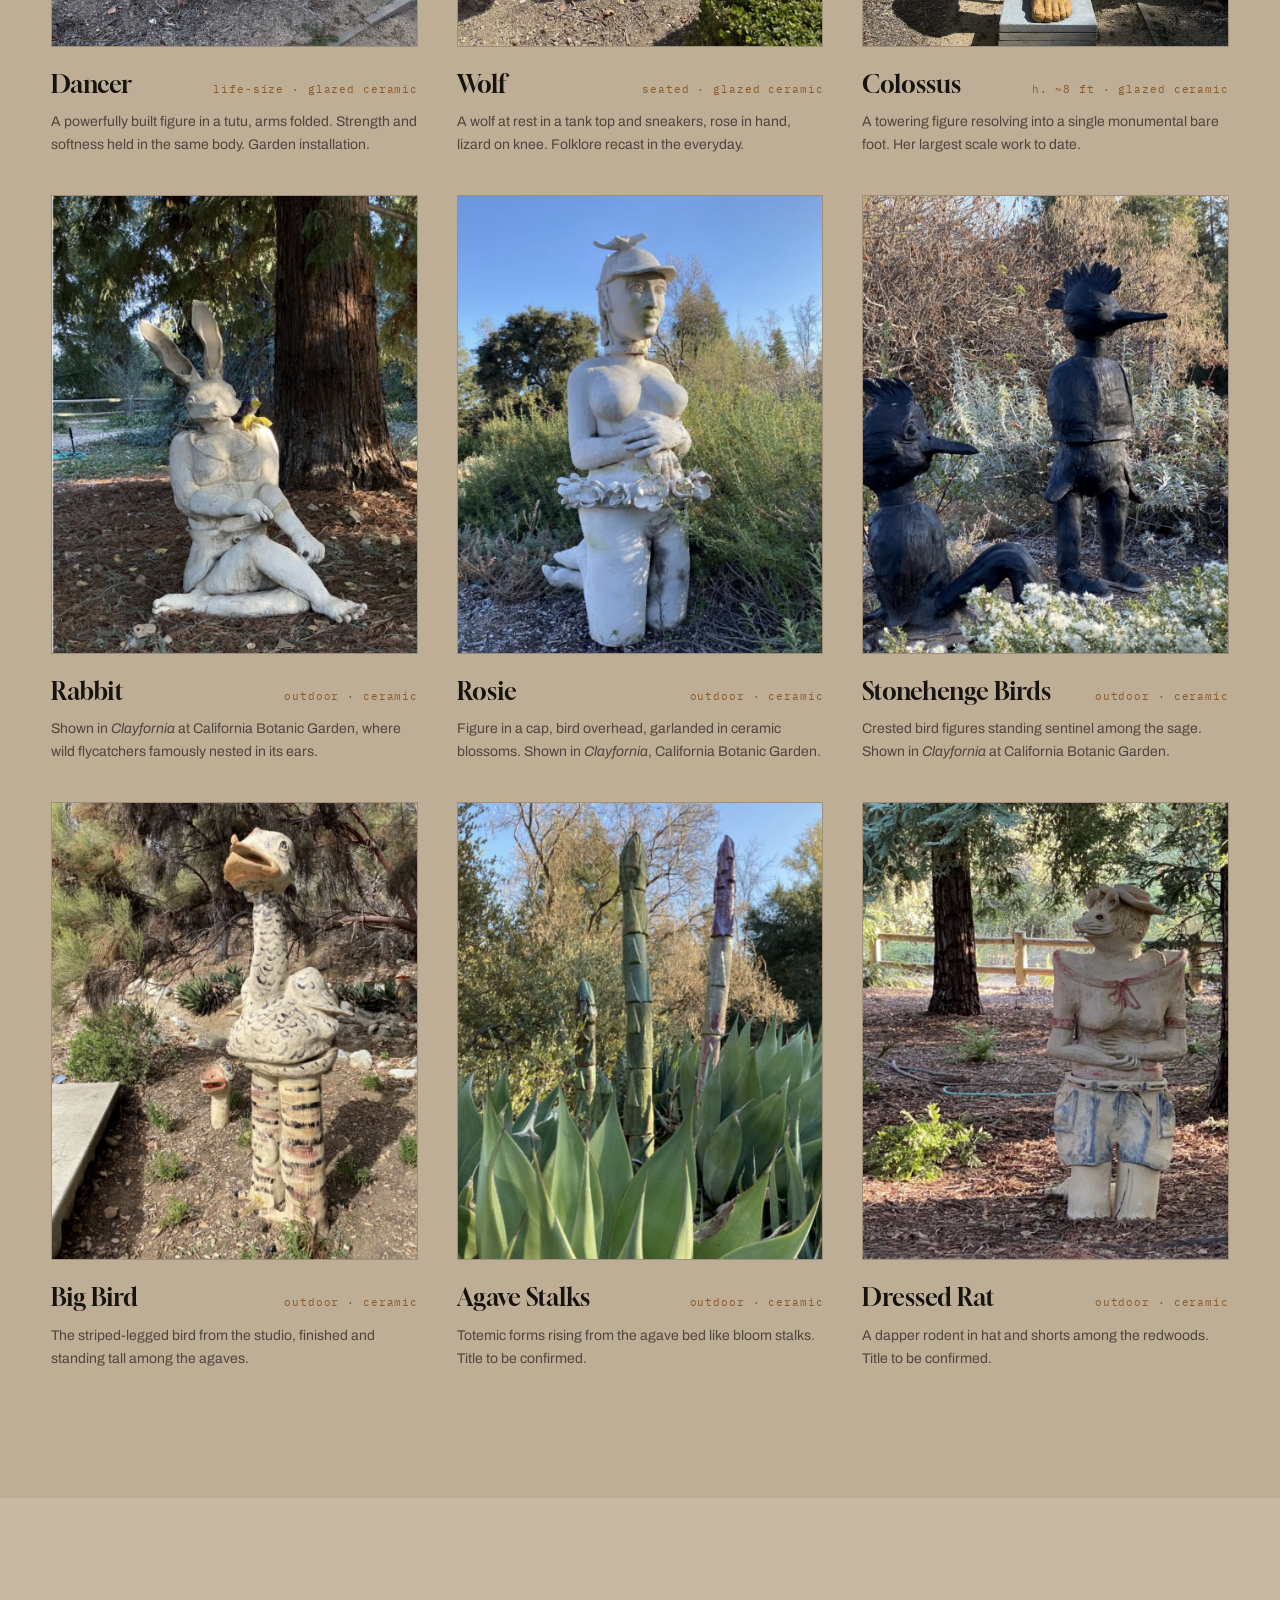
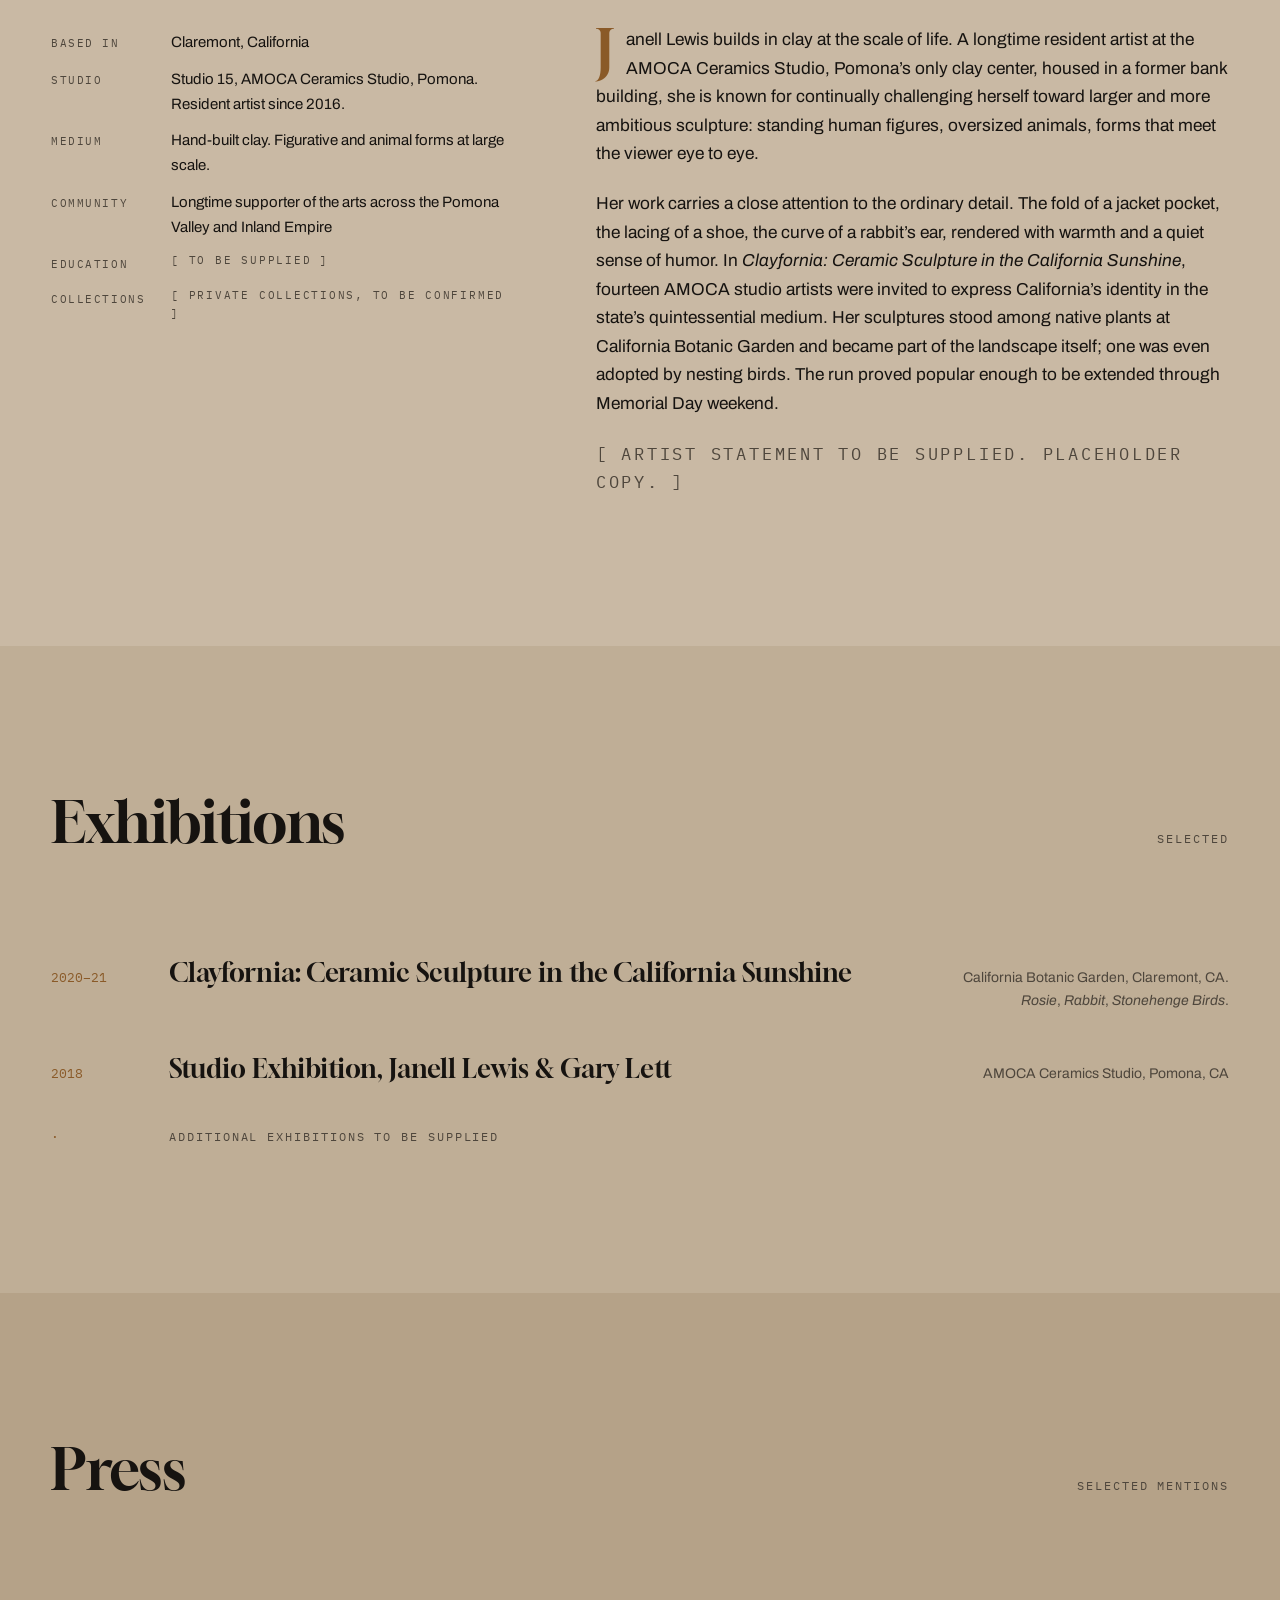
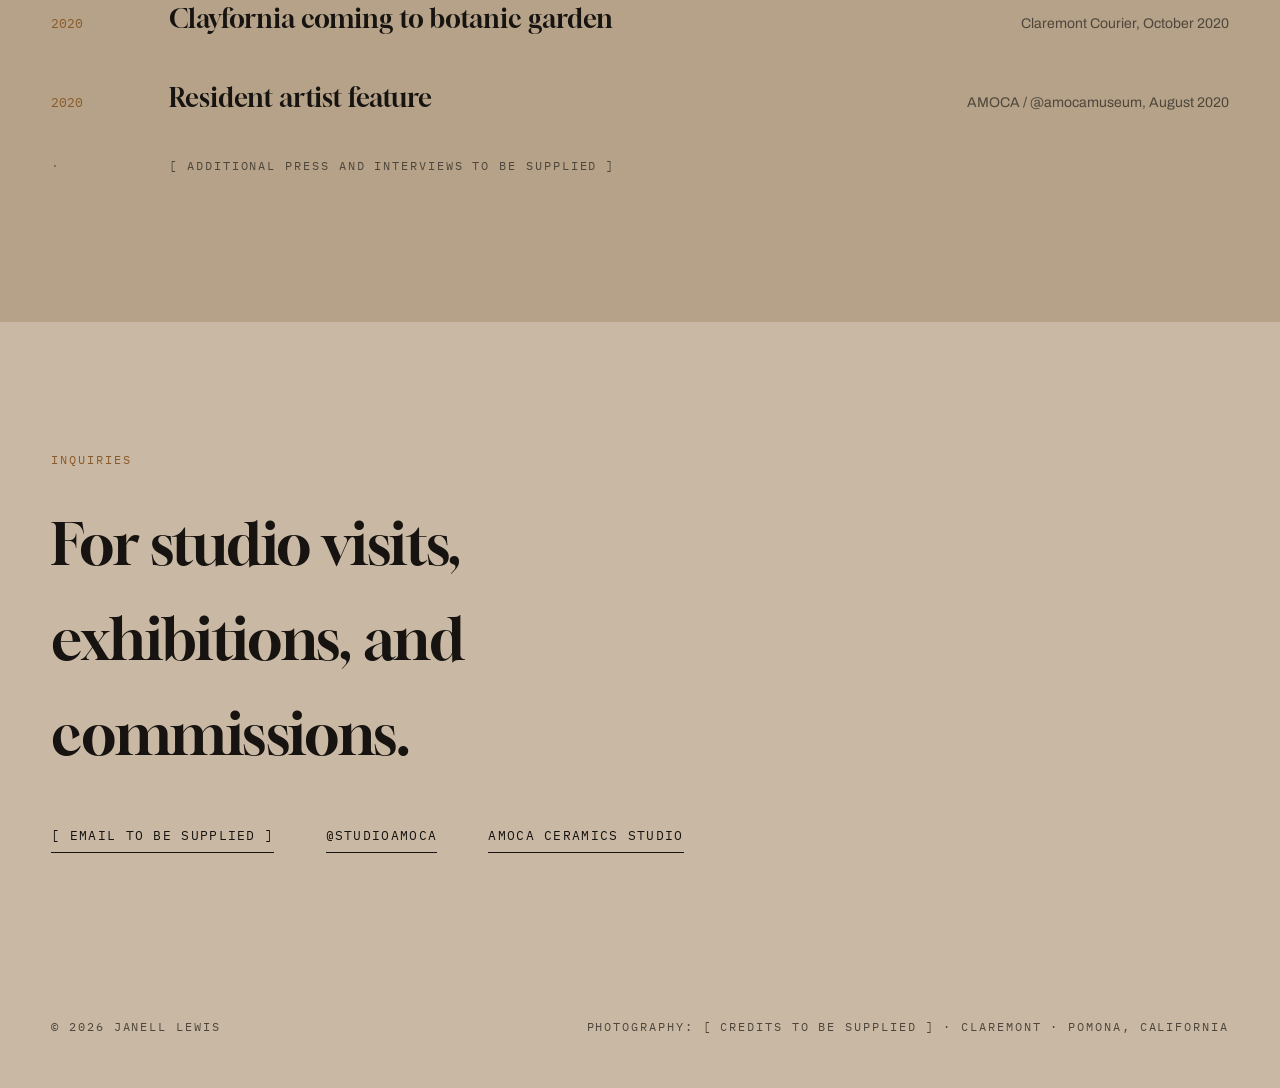
==== commit fd37b042: "Mobile optimization: swipe, nav scroll, tap targets, type scale" ====
--- a/index.html
+++ b/index.html
@@ -3,6 +3,7 @@
 <head>
 <meta charset="UTF-8">
 <meta name="viewport" content="width=device-width, initial-scale=1.0">
+<meta name="theme-color" content="#C9B9A4">
 <title>Janell Lewis. Ceramic Sculptor.</title>
 <link rel="icon" type="image/png" sizes="32x32" href="img/favicon-32.png">
 <link rel="icon" type="image/png" sizes="512x512" href="img/favicon-512.png">
@@ -49,7 +50,7 @@
 nav .wrap{display:flex;align-items:center;justify-content:space-between;height:68px}
 nav .brand{font-family:'Gloock',serif;font-size:20px}
 nav ul{display:flex;gap:clamp(16px,3vw,40px);list-style:none}
-nav ul a{font-family:'IBM Plex Mono',monospace;font-size:11px;letter-spacing:.16em;text-transform:uppercase;color:var(--bone-dim);transition:color .25s}
+nav ul a{font-family:'IBM Plex Mono',monospace;font-size:11px;letter-spacing:.16em;text-transform:uppercase;color:var(--bone-dim);transition:color .25s;padding:12px 2px;display:inline-block}
 nav ul a:hover{color:var(--gold)}
 .theme-toggle{width:22px;height:22px;border-radius:50%;border:1.5px solid var(--bone);background:linear-gradient(135deg,var(--bone) 50%,transparent 50%);cursor:pointer;padding:0;margin-left:6px;transition:transform .35s}
 .theme-toggle:hover{transform:rotate(180deg)}
@@ -154,6 +155,18 @@
   .work-grid{grid-template-columns:1fr}
   .exh li{grid-template-columns:70px 1fr}
   .exh .ve{grid-column:2;text-align:left}
+  nav .wrap{gap:10px}
+  nav .brand{font-size:17px;white-space:nowrap}
+  nav ul{overflow-x:auto;-webkit-overflow-scrolling:touch;scrollbar-width:none;flex:1;justify-content:flex-end}
+  nav ul::-webkit-scrollbar{display:none}
+  h1{font-size:clamp(46px,13vw,64px)}
+  .hero-img{min-height:52vh}
+  .hero-text{padding-top:36px;padding-bottom:48px}
+  section{padding:64px 0}
+  .work .meta h3{font-size:21px}
+  .lb .lb-cap{padding:0 16px;text-align:center}
+  .contact .row{gap:20px}
+  .contact .row a{padding:8px 0}
 }
 </style>
 </head>
@@ -408,6 +421,16 @@
     if(e.key==='ArrowLeft')show(idx-1);
     if(e.key==='ArrowRight')show(idx+1);
   });
+  // touch swipe
+  var tx=null,ty=null;
+  lb.addEventListener('touchstart',function(e){tx=e.touches[0].clientX;ty=e.touches[0].clientY},{passive:true});
+  lb.addEventListener('touchend',function(e){
+    if(tx===null)return;
+    var dx=e.changedTouches[0].clientX-tx,dy=e.changedTouches[0].clientY-ty;
+    if(Math.abs(dx)>50&&Math.abs(dx)>Math.abs(dy)){dx<0?show(idx+1):show(idx-1)}
+    else if(dy>80&&Math.abs(dy)>Math.abs(dx)){close()}
+    tx=ty=null;
+  },{passive:true});
 })();
 </script>
 <script>
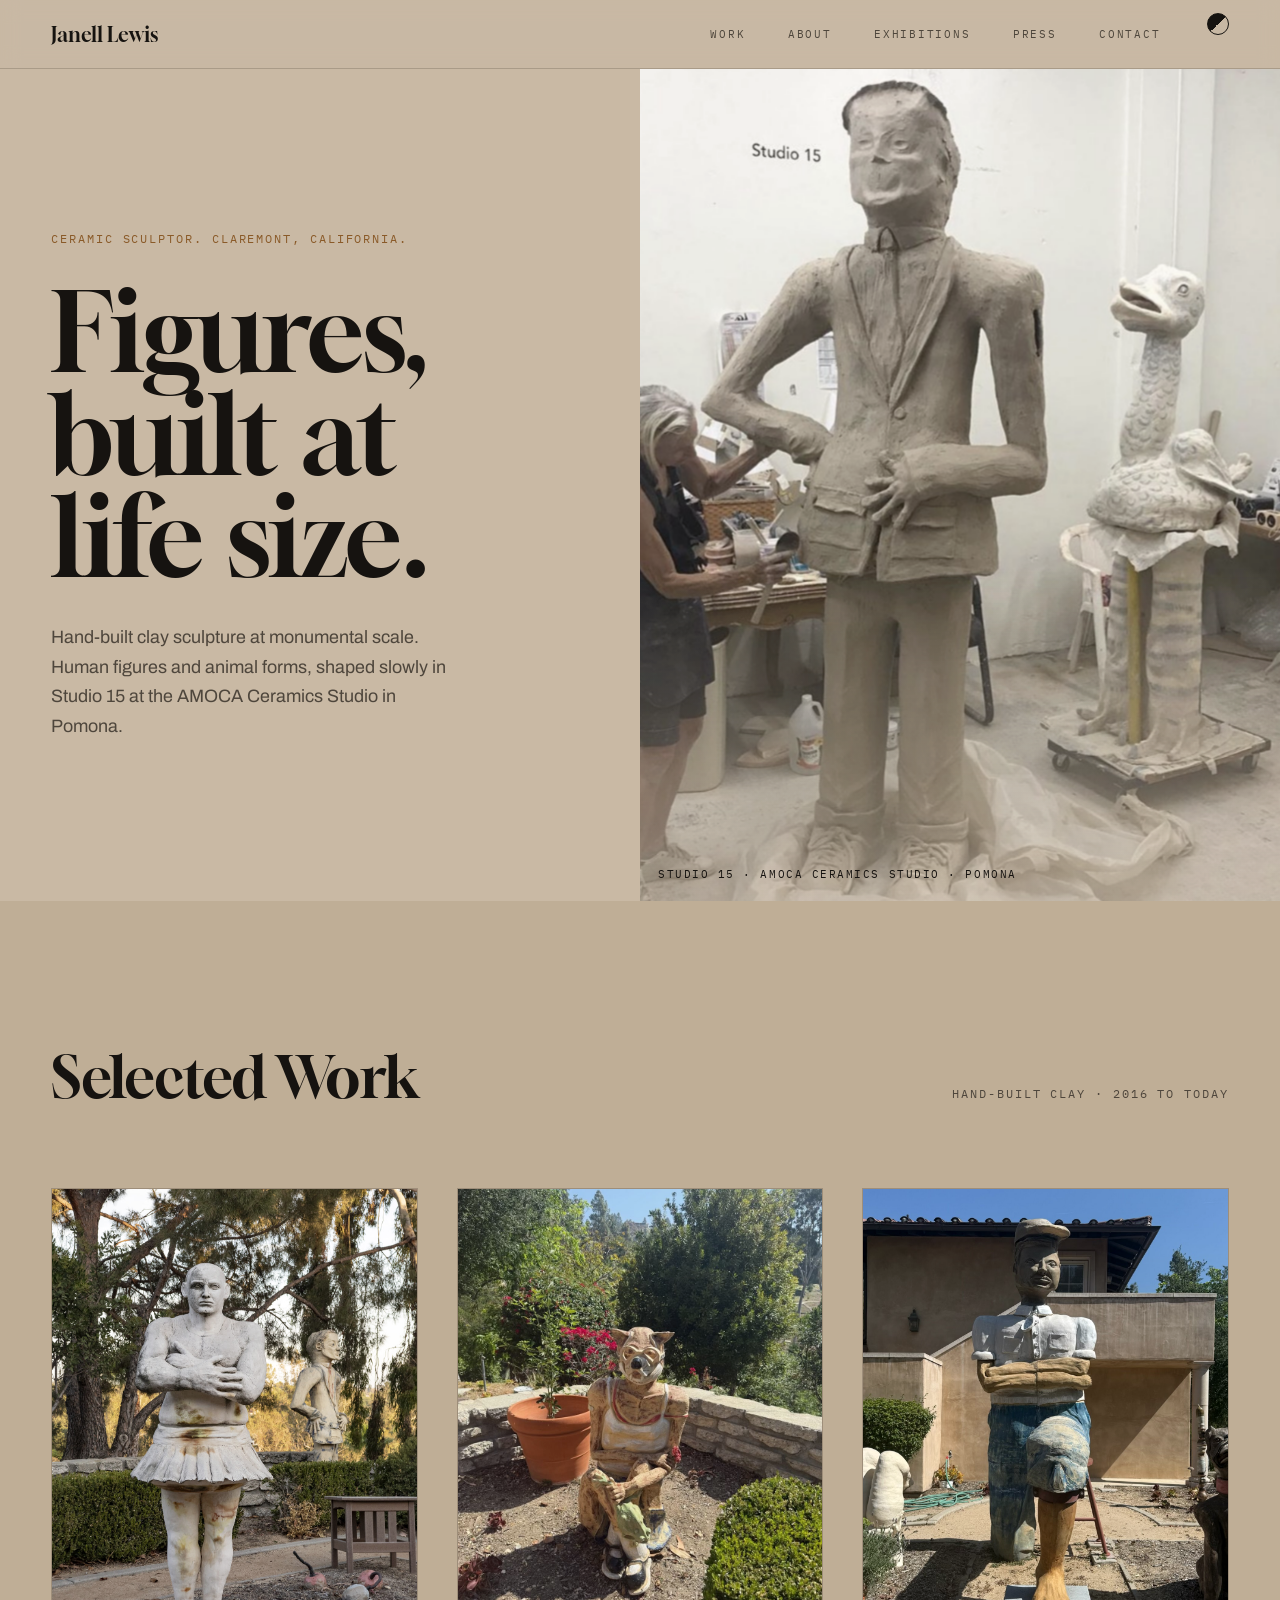
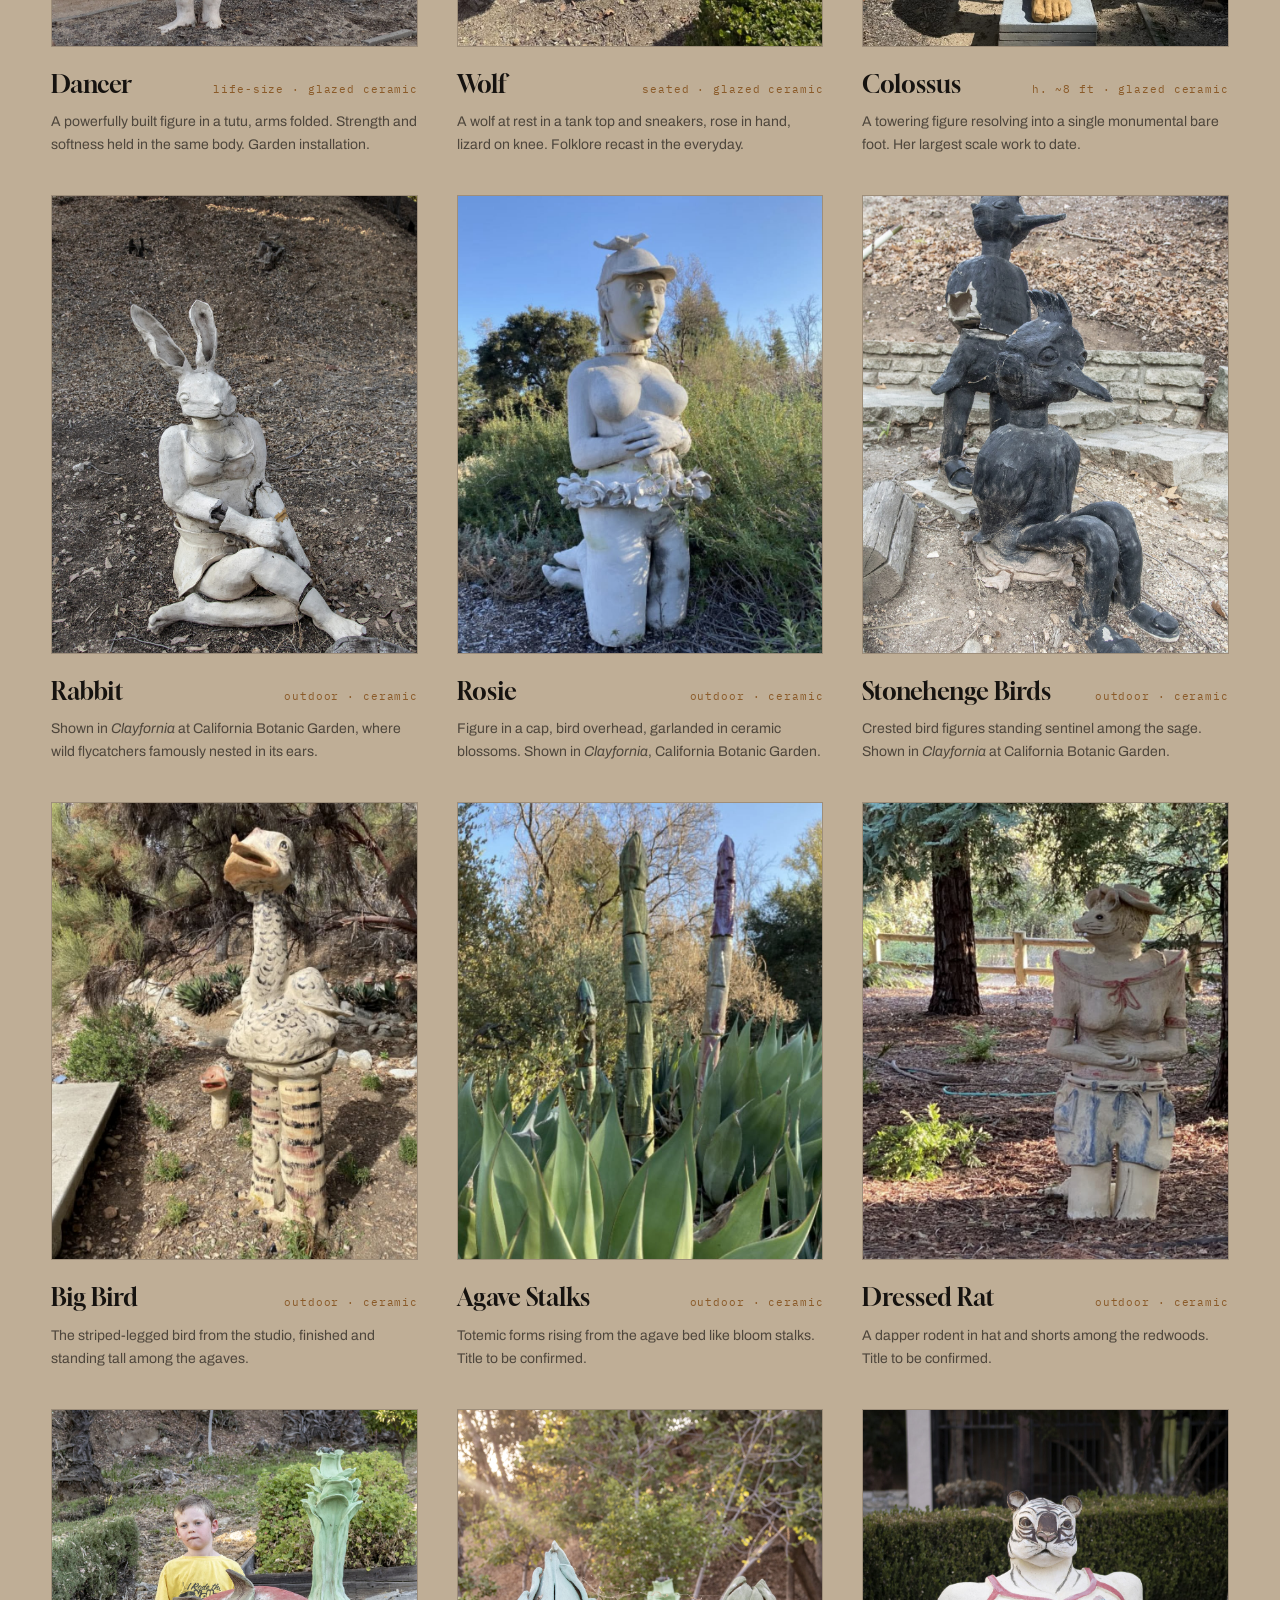
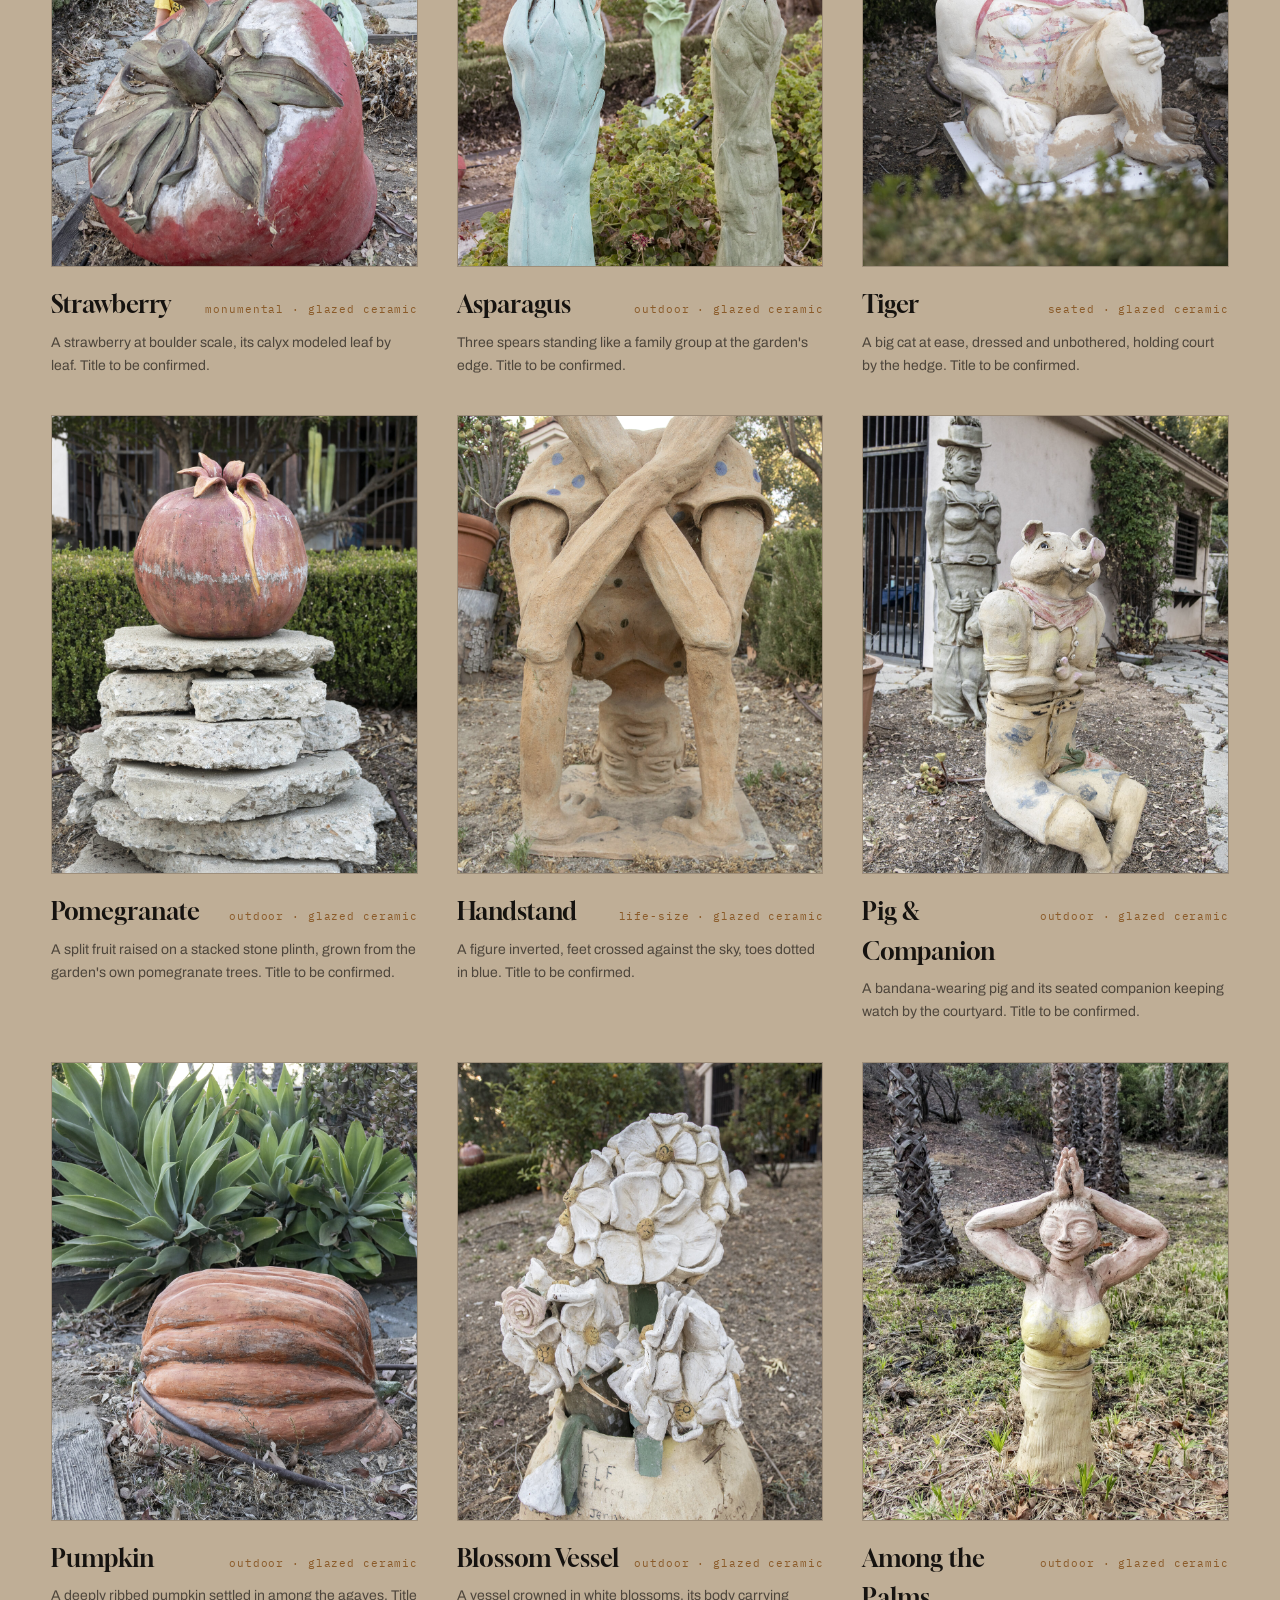
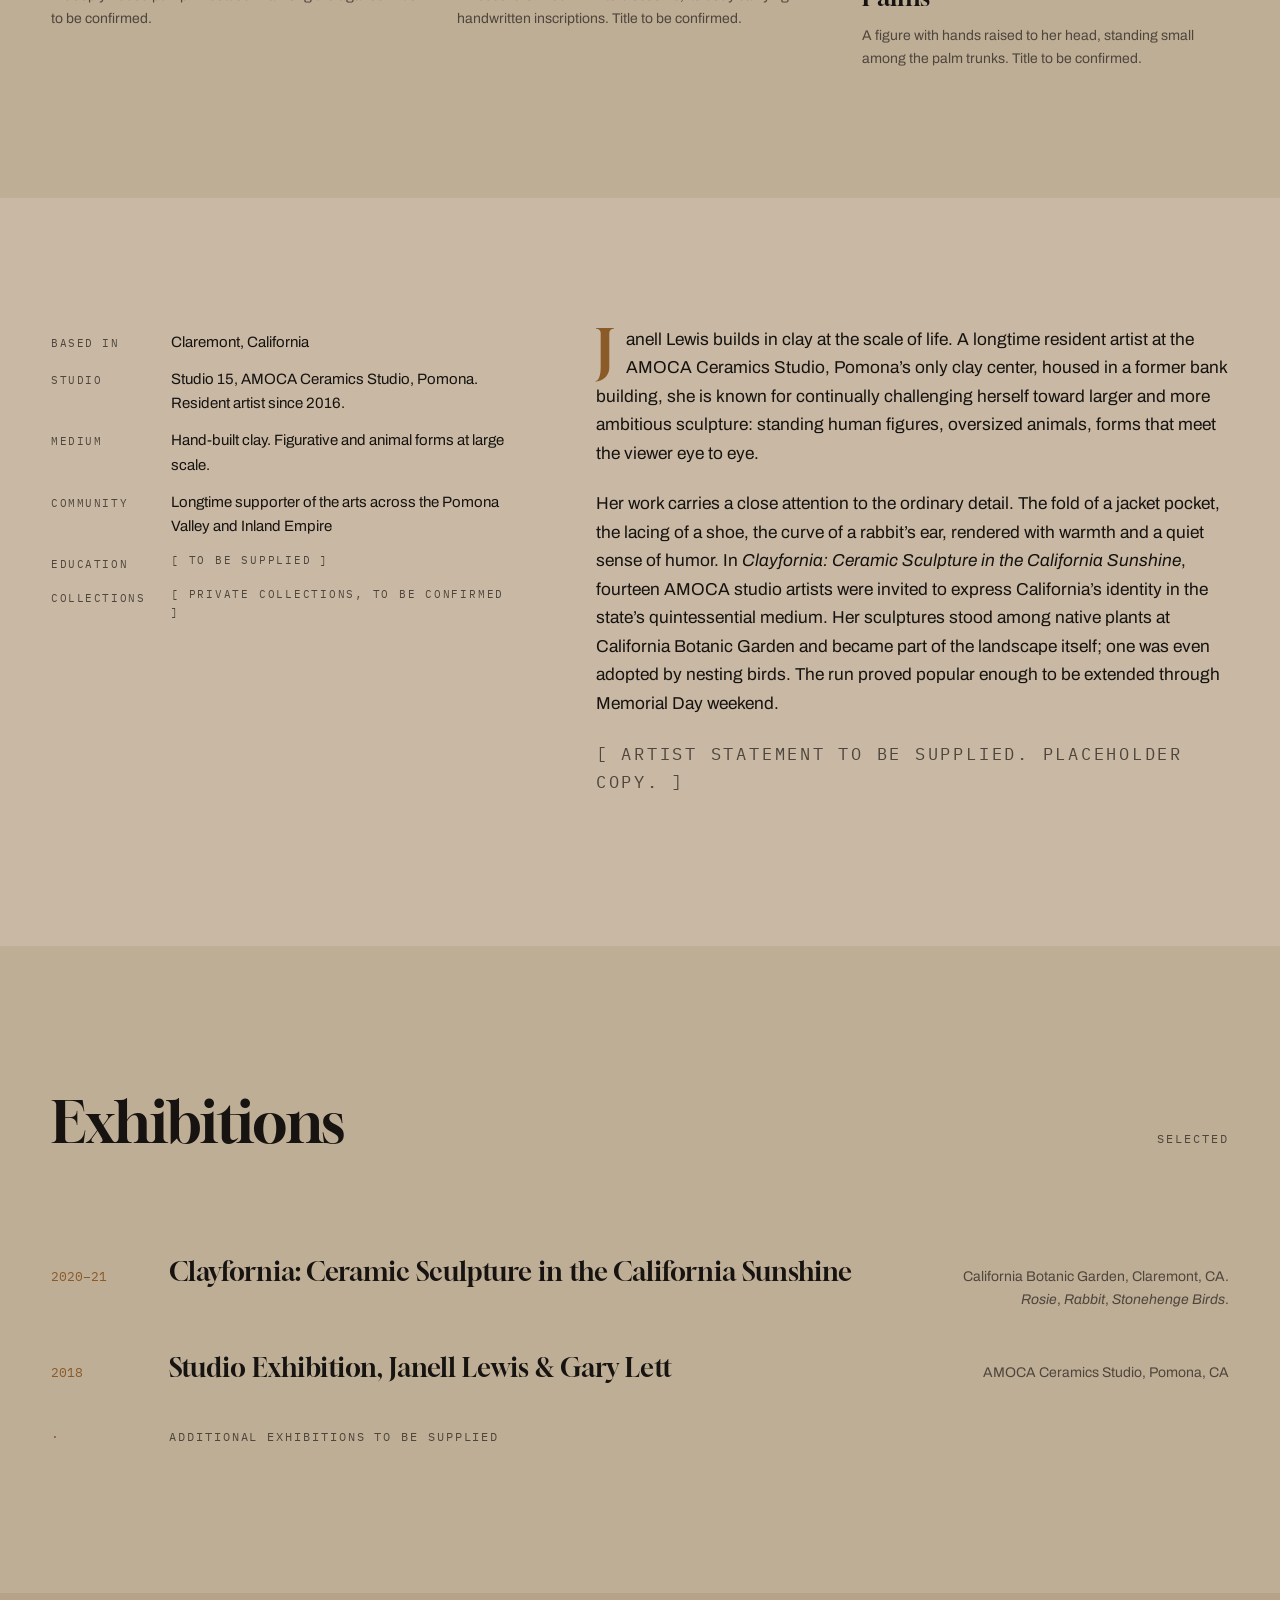
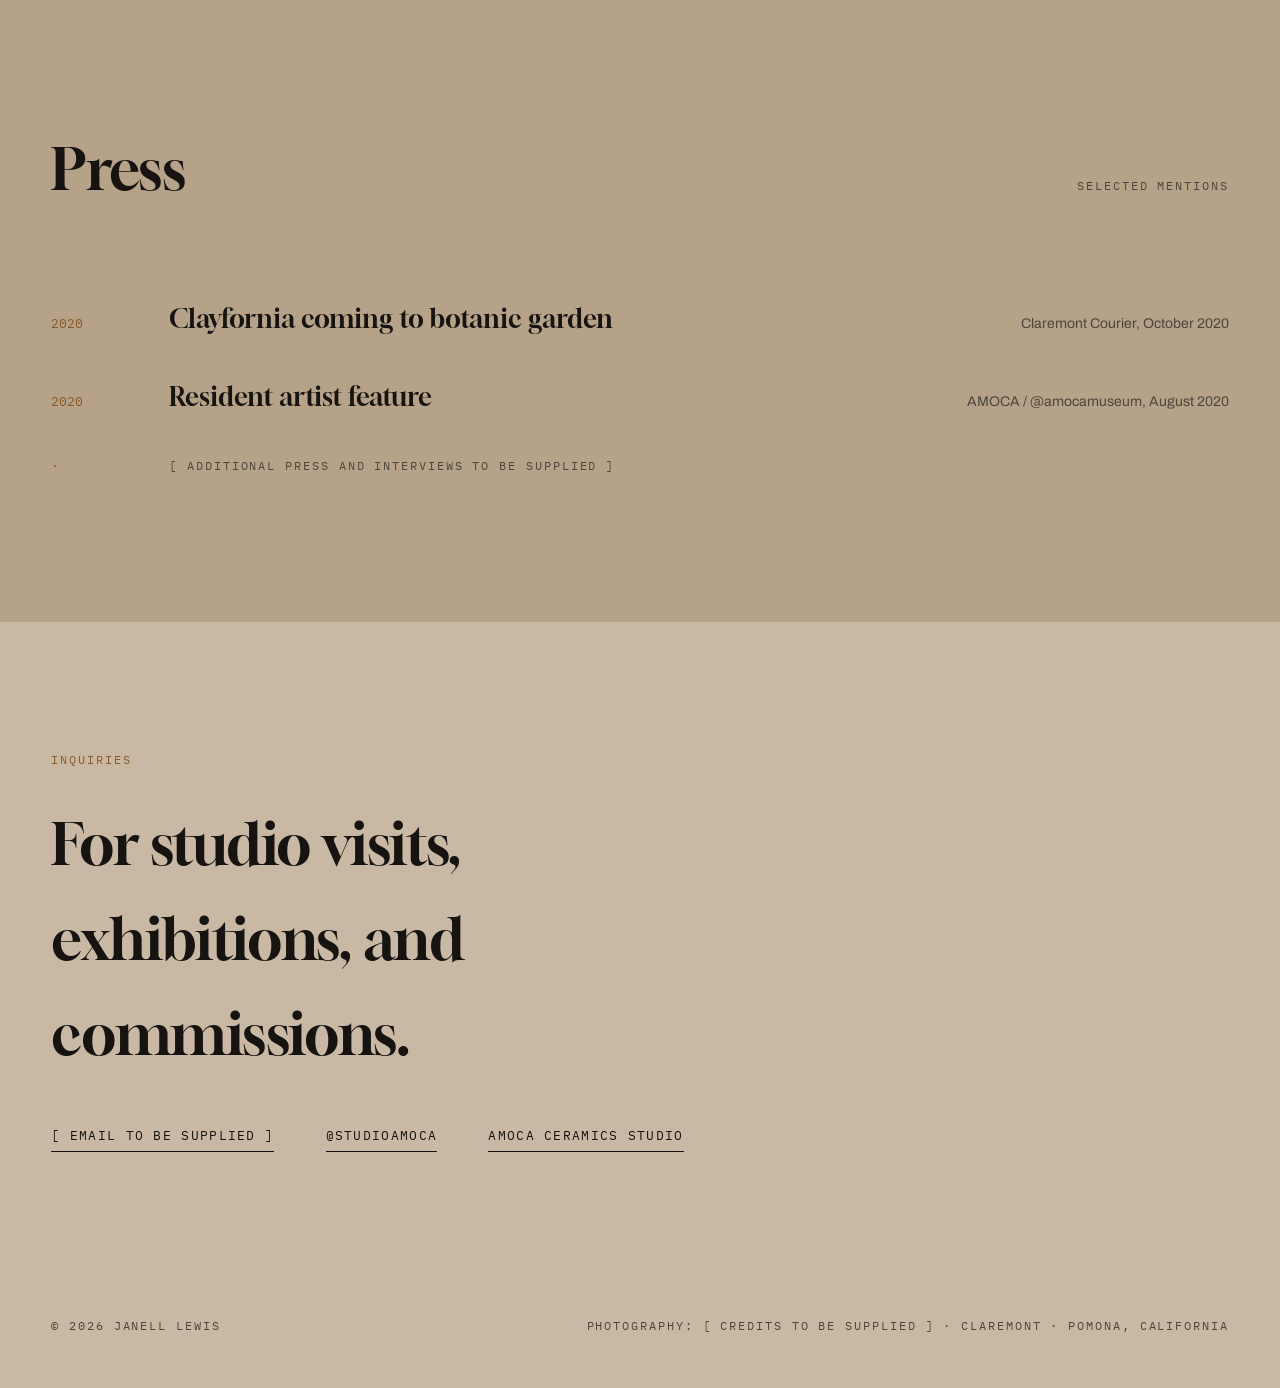
==== commit 5f03136d: "Add nine new works, swap three stronger images New: Strawberry, Asparagus, Tiger, Pomegranate, Hands" ====
--- a/index.html
+++ b/index.html
@@ -56,6 +56,24 @@
 .theme-toggle:hover{transform:rotate(180deg)}
 .theme-toggle:focus-visible{outline:2px solid var(--gold);outline-offset:3px}
 
+/* mobile menu */
+.burger{display:none;background:none;border:none;cursor:pointer;padding:10px;flex-direction:column;gap:5px}
+.burger span{display:block;width:22px;height:1.5px;background:var(--bone);transition:transform .3s,opacity .3s}
+.burger.open span:nth-child(1){transform:translateY(6.5px) rotate(45deg)}
+.burger.open span:nth-child(2){opacity:0}
+.burger.open span:nth-child(3){transform:translateY(-6.5px) rotate(-45deg)}
+.mnav{position:fixed;inset:0;z-index:60;background:var(--black);display:flex;flex-direction:column;justify-content:center;padding:0 clamp(24px,8vw,48px);opacity:0;pointer-events:none;transition:opacity .35s}
+.mnav.open{opacity:1;pointer-events:auto}
+.mnav a{font-family:'Gloock',serif;font-size:clamp(34px,10vw,52px);line-height:1.35;color:var(--bone);opacity:0;transform:translateY(16px);transition:opacity .4s,transform .4s,color .25s}
+.mnav.open a{opacity:1;transform:none}
+.mnav.open a:nth-child(1){transition-delay:.05s}
+.mnav.open a:nth-child(2){transition-delay:.1s}
+.mnav.open a:nth-child(3){transition-delay:.15s}
+.mnav.open a:nth-child(4){transition-delay:.2s}
+.mnav.open a:nth-child(5){transition-delay:.25s}
+.mnav a:hover{color:var(--gold)}
+.mnav .mnav-foot{position:absolute;bottom:32px;left:clamp(24px,8vw,48px);font-family:'IBM Plex Mono',monospace;font-size:11px;letter-spacing:.14em;text-transform:uppercase;color:var(--bone-dim)}
+
 /* hero */
 
 .hero{display:grid;grid-template-columns:minmax(0,1fr) minmax(0,1fr);min-height:calc(100vh - 68px)}
@@ -157,8 +175,8 @@
   .exh .ve{grid-column:2;text-align:left}
   nav .wrap{gap:10px}
   nav .brand{font-size:17px;white-space:nowrap}
-  nav ul{overflow-x:auto;-webkit-overflow-scrolling:touch;scrollbar-width:none;flex:1;justify-content:flex-end}
-  nav ul::-webkit-scrollbar{display:none}
+  nav ul{display:none}
+  .burger{display:flex;z-index:70;position:relative}
   h1{font-size:clamp(46px,13vw,64px)}
   .hero-img{min-height:52vh}
   .hero-text{padding-top:36px;padding-bottom:48px}
@@ -183,8 +201,17 @@
       <li><a href="#contact">Contact</a></li>
       <li><button class="theme-toggle" id="themeToggle" aria-label="Switch color theme" title="Switch theme"></button></li>
     </ul>
+    <button class="burger" id="burger" aria-label="Open menu" aria-expanded="false"><span></span><span></span><span></span></button>
   </div>
 </nav>
+<div class="mnav" id="mnav">
+  <a href="#work">Work</a>
+  <a href="#about">About</a>
+  <a href="#exhibitions">Exhibitions</a>
+  <a href="#press">Press</a>
+  <a href="#contact">Contact</a>
+  <div class="mnav-foot">Janell Lewis &middot; Ceramic Sculptor</div>
+</div>
 
 <header id="top">
   <div class="hero">
@@ -211,7 +238,7 @@
     </div>
     <div class="work-grid">
       <a class="work" href="#">
-        <div class="ph"><img src="img/dancer.jpg" alt="Life-size ceramic sculpture of a muscular figure in a tulle skirt, arms crossed, installed in a garden"></div>
+        <div class="ph"><img src="img/dancer.jpg" alt="Life-size ceramic figure in a tutu with arms folded, standing in evening light beside a garden bench"></div>
         <div class="meta"><h3>Dancer</h3><span class="dim">life-size &middot; glazed ceramic</span></div>
         <p class="desc">A powerfully built figure in a tutu, arms folded. Strength and softness held in the same body. Garden installation.</p>
       </a>
@@ -226,7 +253,7 @@
         <p class="desc">A towering figure resolving into a single monumental bare foot. Her largest scale work to date.</p>
       </a>
       <a class="work" href="#">
-        <div class="ph"><img src="img/rabbit.jpg" alt="Seated white ceramic rabbit figure beneath a redwood, with a live bird perched on its shoulder"></div>
+        <div class="ph"><img src="img/rabbit.jpg" alt="Seated ceramic rabbit figure with long ears resting on a dry hillside in low evening light"></div>
         <div class="meta"><h3>Rabbit</h3><span class="dim">outdoor &middot; ceramic</span></div>
         <p class="desc">Shown in <em>Clayfornia</em> at California Botanic Garden, where wild flycatchers famously nested in its ears.</p>
       </a>
@@ -236,7 +263,7 @@
         <p class="desc">Figure in a cap, bird overhead, garlanded in ceramic blossoms. Shown in <em>Clayfornia</em>, California Botanic Garden.</p>
       </a>
       <a class="work" href="#">
-        <div class="ph"><img src="img/blackbirds.jpg" alt="Two black ceramic bird figures with crests standing among sage and native shrubs"></div>
+        <div class="ph"><img src="img/blackbirds.jpg" alt="Two black ceramic bird figures with tall crests seated together on a low stone wall"></div>
         <div class="meta"><h3>Stonehenge Birds</h3><span class="dim">outdoor &middot; ceramic</span></div>
         <p class="desc">Crested bird figures standing sentinel among the sage. Shown in <em>Clayfornia</em> at California Botanic Garden.</p>
       </a>
@@ -254,6 +281,51 @@
         <div class="ph"><img src="img/rat.jpg" alt="Ceramic figure with a rodent head wearing a hat, blouse and blue shorts standing among redwoods"></div>
         <div class="meta"><h3>Dressed Rat</h3><span class="dim">outdoor &middot; ceramic</span></div>
         <p class="desc">A dapper rodent in hat and shorts among the redwoods. Title to be confirmed.</p>
+      </a>
+      <a class="work" href="#">
+        <div class="ph"><img src="img/strawberry.jpg" alt="Monumental red ceramic strawberry with sculpted green calyx, with a tall green stalk figure behind"></div>
+        <div class="meta"><h3>Strawberry</h3><span class="dim">monumental &middot; glazed ceramic</span></div>
+        <p class="desc">A strawberry at boulder scale, its calyx modeled leaf by leaf. Title to be confirmed.</p>
+      </a>
+      <a class="work" href="#">
+        <div class="ph"><img src="img/asparagus.jpg" alt="Three tall pale green ceramic asparagus spears standing together in a garden bed"></div>
+        <div class="meta"><h3>Asparagus</h3><span class="dim">outdoor &middot; glazed ceramic</span></div>
+        <p class="desc">Three spears standing like a family group at the garden's edge. Title to be confirmed.</p>
+      </a>
+      <a class="work" href="#">
+        <div class="ph"><img src="img/tiger.jpg" alt="Reclining ceramic tiger figure in a patterned camisole, seated against a clipped hedge"></div>
+        <div class="meta"><h3>Tiger</h3><span class="dim">seated &middot; glazed ceramic</span></div>
+        <p class="desc">A big cat at ease, dressed and unbothered, holding court by the hedge. Title to be confirmed.</p>
+      </a>
+      <a class="work" href="#">
+        <div class="ph"><img src="img/pomegranate.jpg" alt="Split ceramic pomegranate resting on a stacked stone plinth in a courtyard garden"></div>
+        <div class="meta"><h3>Pomegranate</h3><span class="dim">outdoor &middot; glazed ceramic</span></div>
+        <p class="desc">A split fruit raised on a stacked stone plinth, grown from the garden's own pomegranate trees. Title to be confirmed.</p>
+      </a>
+      <a class="work" href="#">
+        <div class="ph"><img src="img/handstand.jpg" alt="Ceramic figure balancing upside down in a handstand with bare feet crossed overhead"></div>
+        <div class="meta"><h3>Handstand</h3><span class="dim">life-size &middot; glazed ceramic</span></div>
+        <p class="desc">A figure inverted, feet crossed against the sky, toes dotted in blue. Title to be confirmed.</p>
+      </a>
+      <a class="work" href="#">
+        <div class="ph"><img src="img/pig.jpg" alt="Ceramic pig in a red bandana beside a seated companion figure in a hat near a courtyard wall"></div>
+        <div class="meta"><h3>Pig &amp; Companion</h3><span class="dim">outdoor &middot; glazed ceramic</span></div>
+        <p class="desc">A bandana-wearing pig and its seated companion keeping watch by the courtyard. Title to be confirmed.</p>
+      </a>
+      <a class="work" href="#">
+        <div class="ph"><img src="img/pumpkin.jpg" alt="Large orange ceramic pumpkin with deep ribs sitting on dry ground beside agaves"></div>
+        <div class="meta"><h3>Pumpkin</h3><span class="dim">outdoor &middot; glazed ceramic</span></div>
+        <p class="desc">A deeply ribbed pumpkin settled in among the agaves. Title to be confirmed.</p>
+      </a>
+      <a class="work" href="#">
+        <div class="ph"><img src="img/blossom-vessel.jpg" alt="Ceramic vessel crowned with an armful of large white sculpted blossoms, with inscriptions on the body"></div>
+        <div class="meta"><h3>Blossom Vessel</h3><span class="dim">outdoor &middot; glazed ceramic</span></div>
+        <p class="desc">A vessel crowned in white blossoms, its body carrying handwritten inscriptions. Title to be confirmed.</p>
+      </a>
+      <a class="work" href="#">
+        <div class="ph"><img src="img/orchard-figure.jpg" alt="Ceramic figure with hands raised to its head standing among tall palm trunks in golden light"></div>
+        <div class="meta"><h3>Among the Palms</h3><span class="dim">outdoor &middot; glazed ceramic</span></div>
+        <p class="desc">A figure with hands raised to her head, standing small among the palm trunks. Title to be confirmed.</p>
       </a>
     </div>
   </div>
@@ -361,6 +433,20 @@
   </div>
   <div class="lb-cap" id="lbCap"></div>
 </div>
+<script>
+(function(){
+  var burger=document.getElementById('burger'),mnav=document.getElementById('mnav');
+  function toggle(force){
+    var open=typeof force==='boolean'?force:!mnav.classList.contains('open');
+    mnav.classList.toggle('open',open);burger.classList.toggle('open',open);
+    burger.setAttribute('aria-expanded',open);
+    document.body.style.overflow=open?'hidden':'';
+  }
+  burger.addEventListener('click',function(){toggle()});
+  [].slice.call(mnav.querySelectorAll('a')).forEach(function(a){a.addEventListener('click',function(){toggle(false)})});
+  document.addEventListener('keydown',function(e){if(e.key==='Escape'&&mnav.classList.contains('open'))toggle(false)});
+})();
+</script>
 <script>
 (function(){
   var reduce=window.matchMedia('(prefers-reduced-motion: reduce)').matches;
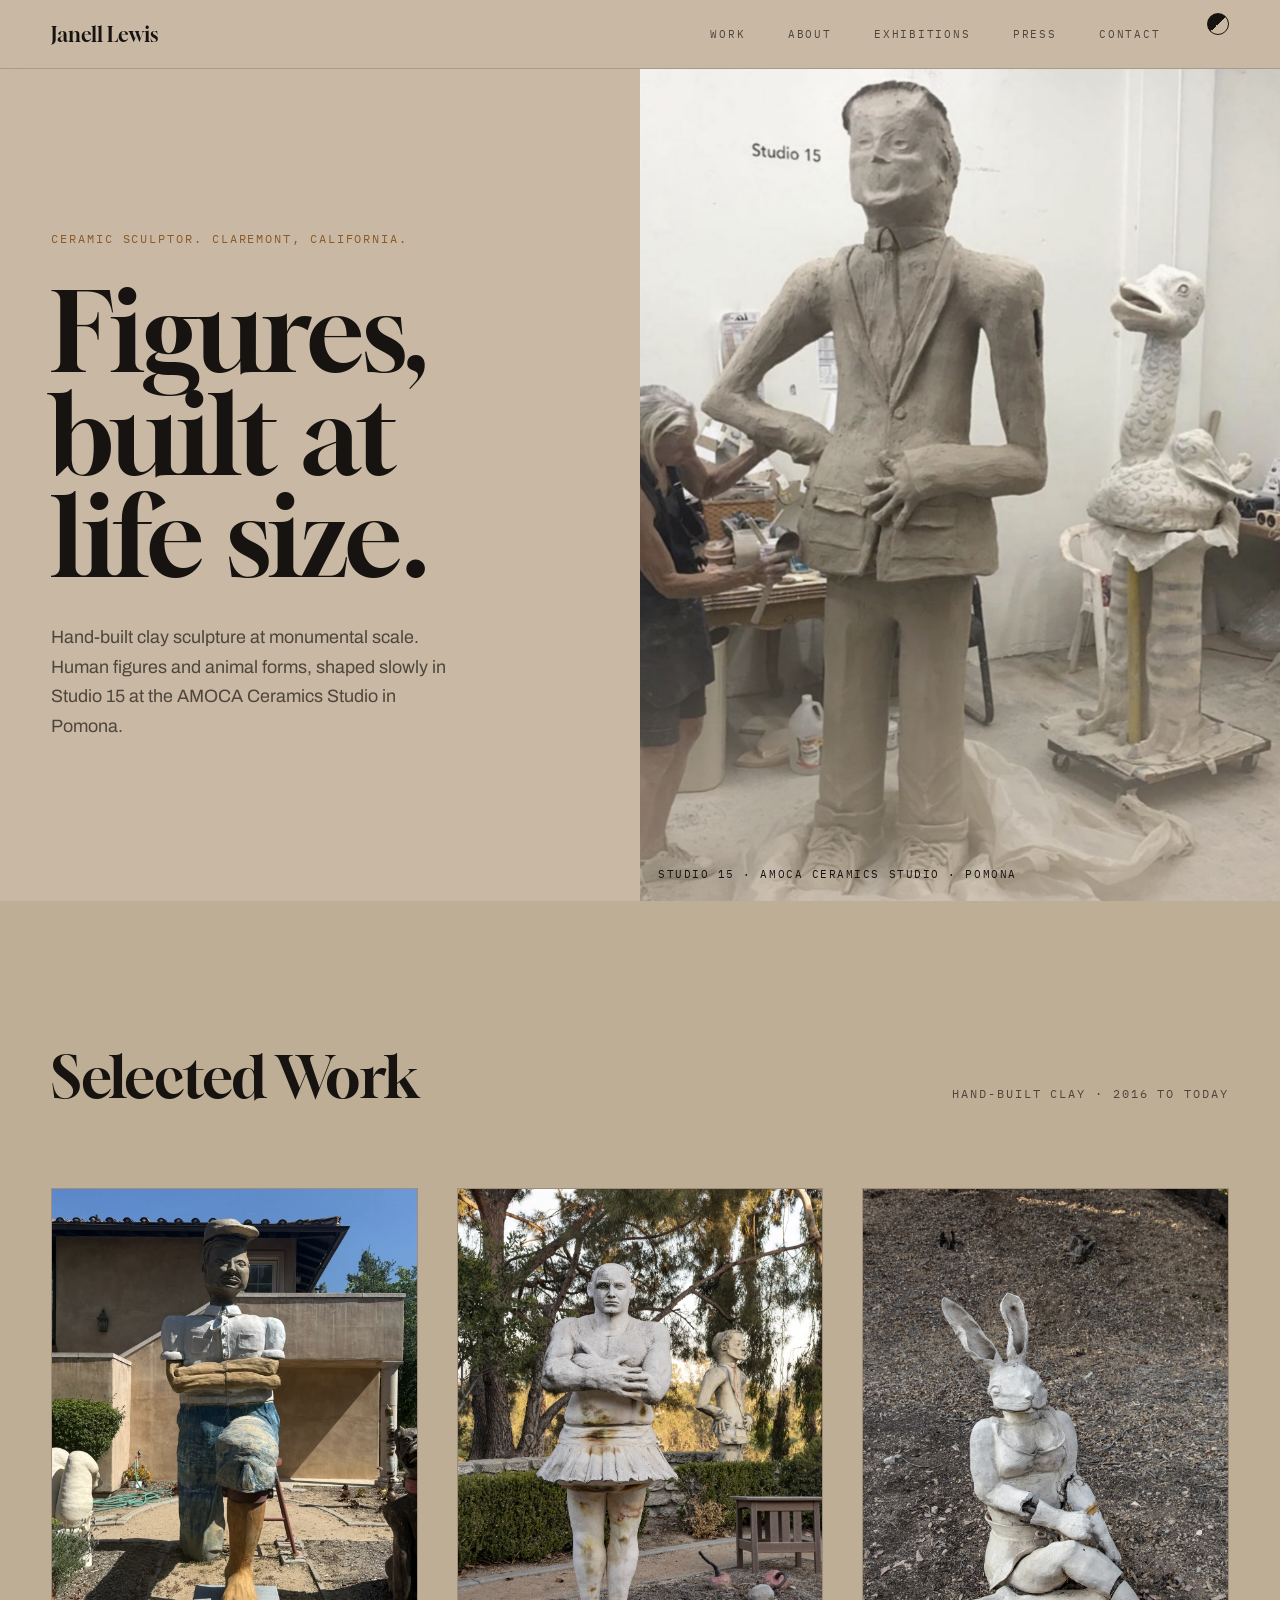
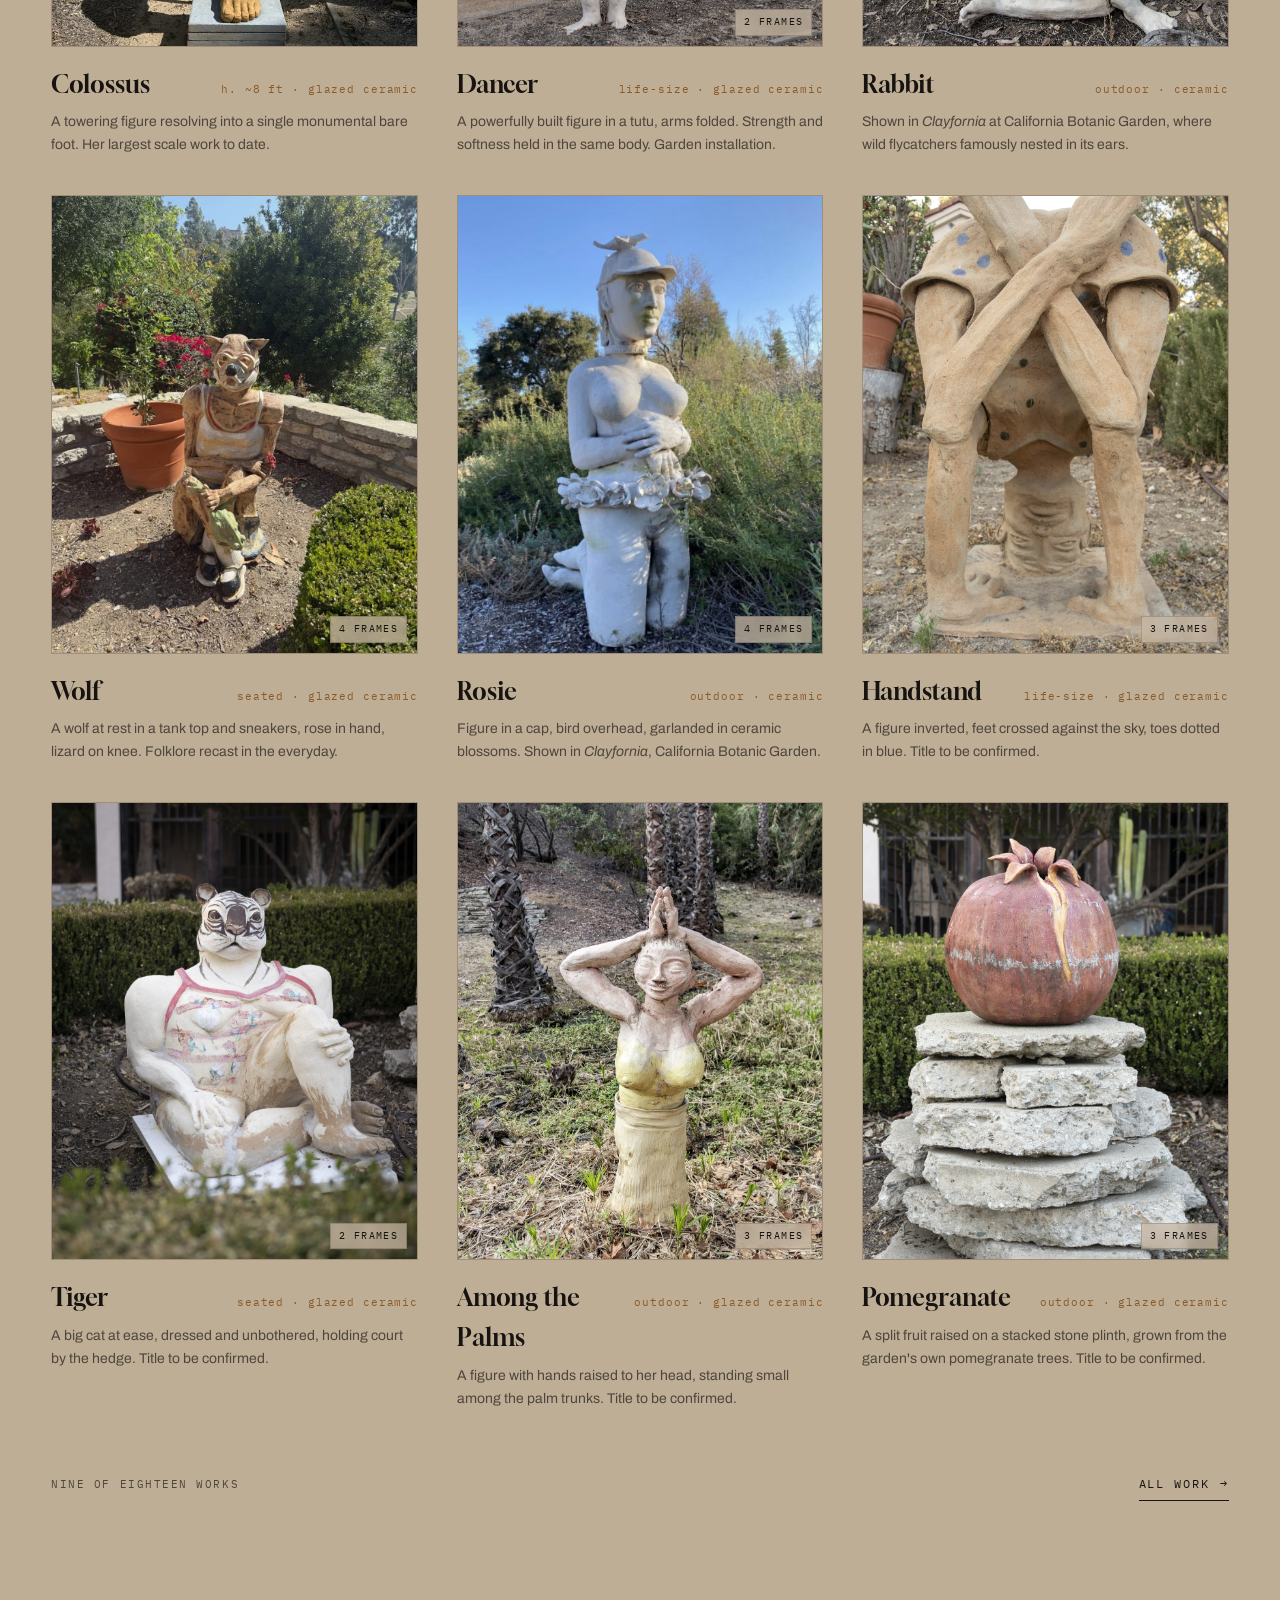
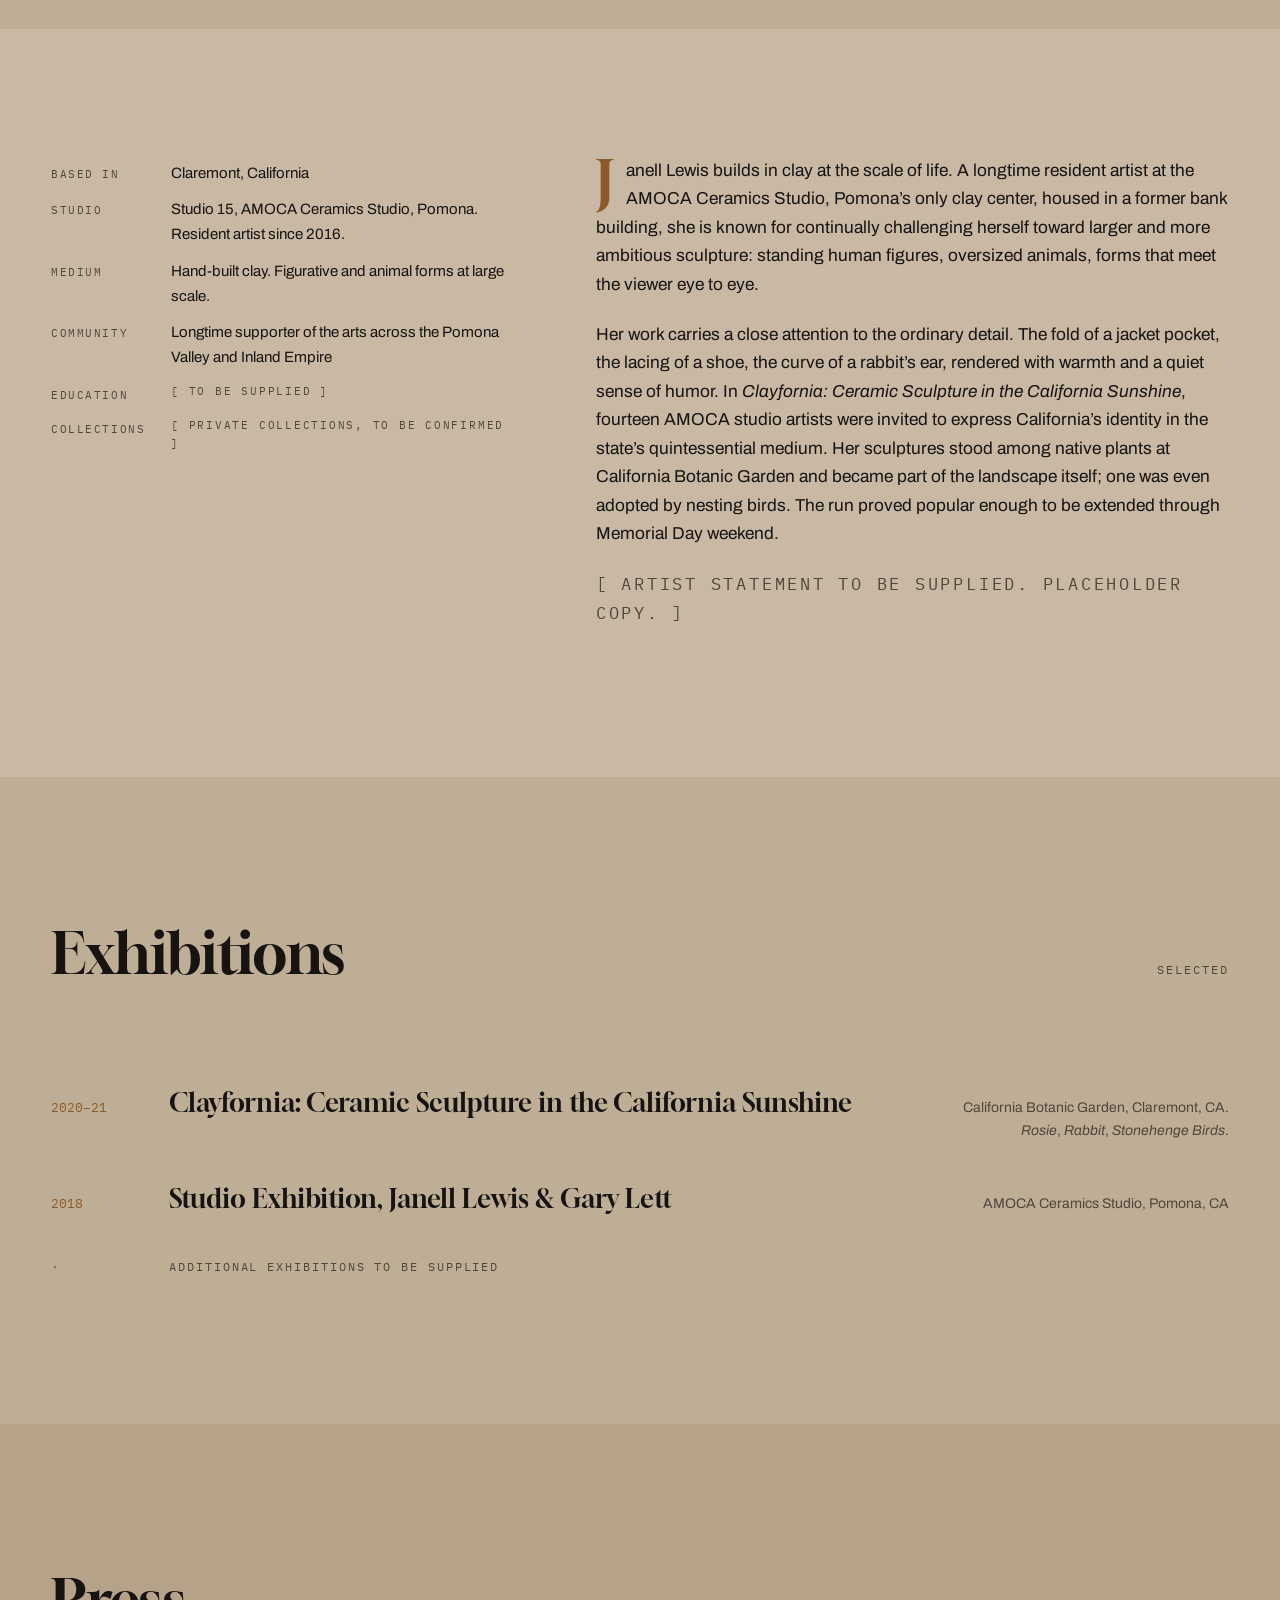
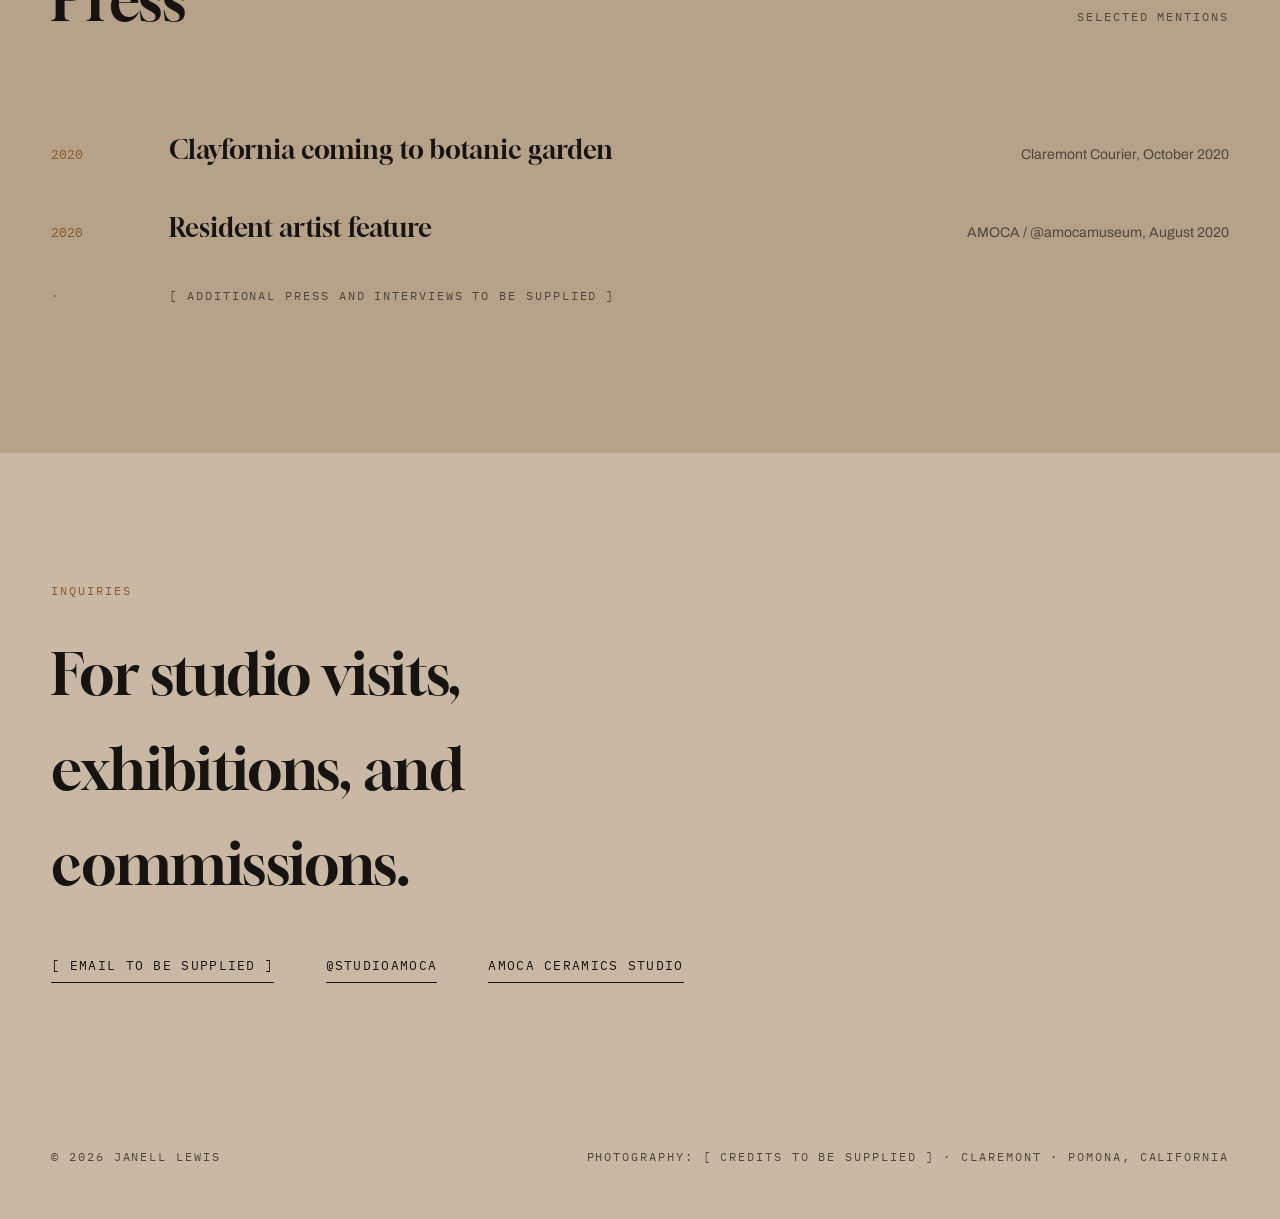
==== commit 63ab7f21: "Split work onto its own page, add 404 Home now shows nine selected works instead of seventeen, with " ====
--- a/index.html
+++ b/index.html
@@ -5,188 +5,14 @@
 <meta name="viewport" content="width=device-width, initial-scale=1.0">
 <meta name="theme-color" content="#C9B9A4">
 <title>Janell Lewis. Ceramic Sculptor.</title>
-<link rel="icon" type="image/png" sizes="32x32" href="img/favicon-32.png">
-<link rel="icon" type="image/png" sizes="512x512" href="img/favicon-512.png">
-<link rel="apple-touch-icon" href="img/apple-touch-icon.png">
+<meta name="description" content="Hand-built clay sculpture at monumental scale by Janell Lewis, resident artist at the AMOCA Ceramics Studio in Pomona, California.">
+<link rel="icon" type="image/png" sizes="32x32" href="/img/favicon-32.png">
+<link rel="icon" type="image/png" sizes="512x512" href="/img/favicon-512.png">
+<link rel="apple-touch-icon" href="/img/apple-touch-icon.png">
 <link rel="preconnect" href="https://fonts.googleapis.com">
 <link href="https://fonts.googleapis.com/css2?family=Gloock&family=Archivo:wght@400;500;600&family=IBM+Plex+Mono:wght@400;500&display=swap" rel="stylesheet">
-<style>
-:root{
-  --black:#C9B9A4;          /* hardened clay, light */
-  --black-2:#BCAA92;
-  --bone:#161310;           /* near-black text */
-  --bone-dim:#4E463C;
-  --gold:#8A5A28;           /* deeper bronze for light ground */
-  --hairline:rgba(22,19,16,.18);
-  --surface-a:#C9B9A4;      /* base */
-  --surface-b:#BFAE96;      /* one shade deeper */
-  --surface-c:#B5A288;      /* two deeper */
-  --max:1280px;
-}
-[data-theme="dark"]{
-  --black:#382D22;
-  --black-2:#453729;
-  --bone:#F0EAE1;
-  --bone-dim:#BDB4A7;
-  --gold:#B78B4E;
-  --hairline:rgba(240,234,225,.14);
-  --surface-a:#382D22;
-  --surface-b:#3F3326;
-  --surface-c:#463A2B;
-}
-*{margin:0;padding:0;box-sizing:border-box}
-html{scroll-behavior:smooth}
-@media(prefers-reduced-motion:reduce){html{scroll-behavior:auto}*{animation:none!important;transition:none!important}}
-body{transition:background .35s,color .35s;background:var(--black);color:var(--bone);font-family:'Archivo',sans-serif;font-size:17px;line-height:1.65;-webkit-font-smoothing:antialiased}
-a{color:inherit;text-decoration:none}
-a:focus-visible{outline:2px solid var(--gold);outline-offset:3px}
-::selection{background:var(--gold);color:var(--black)}
-.mono{font-family:'IBM Plex Mono',monospace;font-size:12px;letter-spacing:.16em;text-transform:uppercase}
-.wrap{max-width:var(--max);margin:0 auto;padding:0 clamp(20px,4vw,60px)}
-img{filter:saturate(.9) contrast(1.02)}
-
-/* nav */
-nav{position:sticky;top:0;z-index:50;background:color-mix(in srgb,var(--black) 82%,transparent);backdrop-filter:blur(10px);border-bottom:1px solid var(--hairline)}
-nav .wrap{display:flex;align-items:center;justify-content:space-between;height:68px}
-nav .brand{font-family:'Gloock',serif;font-size:20px}
-nav ul{display:flex;gap:clamp(16px,3vw,40px);list-style:none}
-nav ul a{font-family:'IBM Plex Mono',monospace;font-size:11px;letter-spacing:.16em;text-transform:uppercase;color:var(--bone-dim);transition:color .25s;padding:12px 2px;display:inline-block}
-nav ul a:hover{color:var(--gold)}
-.theme-toggle{width:22px;height:22px;border-radius:50%;border:1.5px solid var(--bone);background:linear-gradient(135deg,var(--bone) 50%,transparent 50%);cursor:pointer;padding:0;margin-left:6px;transition:transform .35s}
-.theme-toggle:hover{transform:rotate(180deg)}
-.theme-toggle:focus-visible{outline:2px solid var(--gold);outline-offset:3px}
-
-/* mobile menu */
-.burger{display:none;background:none;border:none;cursor:pointer;padding:10px;flex-direction:column;gap:5px}
-.burger span{display:block;width:22px;height:1.5px;background:var(--bone);transition:transform .3s,opacity .3s}
-.burger.open span:nth-child(1){transform:translateY(6.5px) rotate(45deg)}
-.burger.open span:nth-child(2){opacity:0}
-.burger.open span:nth-child(3){transform:translateY(-6.5px) rotate(-45deg)}
-.mnav{position:fixed;inset:0;z-index:60;background:var(--black);display:flex;flex-direction:column;justify-content:center;padding:0 clamp(24px,8vw,48px);opacity:0;pointer-events:none;transition:opacity .35s}
-.mnav.open{opacity:1;pointer-events:auto}
-.mnav a{font-family:'Gloock',serif;font-size:clamp(34px,10vw,52px);line-height:1.35;color:var(--bone);opacity:0;transform:translateY(16px);transition:opacity .4s,transform .4s,color .25s}
-.mnav.open a{opacity:1;transform:none}
-.mnav.open a:nth-child(1){transition-delay:.05s}
-.mnav.open a:nth-child(2){transition-delay:.1s}
-.mnav.open a:nth-child(3){transition-delay:.15s}
-.mnav.open a:nth-child(4){transition-delay:.2s}
-.mnav.open a:nth-child(5){transition-delay:.25s}
-.mnav a:hover{color:var(--gold)}
-.mnav .mnav-foot{position:absolute;bottom:32px;left:clamp(24px,8vw,48px);font-family:'IBM Plex Mono',monospace;font-size:11px;letter-spacing:.14em;text-transform:uppercase;color:var(--bone-dim)}
-
-/* hero */
-
-.hero{display:grid;grid-template-columns:minmax(0,1fr) minmax(0,1fr);min-height:calc(100vh - 68px)}
-.hero-text{display:flex;flex-direction:column;justify-content:center;padding:clamp(40px,6vw,96px) clamp(20px,4vw,60px)}
-.hero-text .eyebrow{color:var(--gold);margin-bottom:32px}
-h1{font-family:'Gloock',serif;font-weight:400;font-size:clamp(58px,8.5vw,128px);line-height:.94;letter-spacing:-.01em}
-.hero-text p.lede{margin-top:36px;max-width:42ch;font-size:clamp(17px,1.4vw,20px);color:var(--bone-dim)}
-.hero-img{position:relative;overflow:hidden;background:var(--black-2)}
-.hero-img img{width:100%;height:100%;object-fit:cover;display:block;opacity:.94}
-.hero-img::after{content:"";position:absolute;inset:0;background:linear-gradient(to top,color-mix(in srgb,var(--black) 55%,transparent),transparent 40%)}
-.hero-img figcaption{position:absolute;left:18px;bottom:18px;z-index:2;color:var(--bone);font-family:'IBM Plex Mono',monospace;font-size:11px;letter-spacing:.14em;text-transform:uppercase}
-
-
-/* sections */
-section{padding:clamp(80px,10vw,140px) 0;transition:background .35s}
-#work,#exhibitions{background:var(--surface-b)}
-#press{background:var(--surface-c)}
-.sec-head{display:flex;align-items:baseline;justify-content:space-between;gap:24px;margin-bottom:clamp(40px,5vw,72px)}
-h2{font-family:'Gloock',serif;font-weight:400;font-size:clamp(36px,4.5vw,60px);letter-spacing:-.01em}
-.sec-head .mono{color:var(--bone-dim)}
-
-/* work grid */
-.work-grid{display:grid;grid-template-columns:repeat(3,1fr);gap:clamp(24px,3vw,44px)}
-.work{display:block}
-.work .ph{aspect-ratio:4/5;background:var(--black-2);border:1px solid var(--hairline);position:relative;overflow:hidden;display:flex;align-items:center;justify-content:center}
-.work .ph img{width:100%;height:100%;object-fit:cover;transition:transform .6s cubic-bezier(.2,.6,.2,1),opacity .6s}
-.work:hover .ph img{transform:scale(1.035)}
-.work .ph .tbd{font-family:'IBM Plex Mono',monospace;font-size:11px;letter-spacing:.16em;text-transform:uppercase;color:var(--bone-dim)}
-.work .meta{margin-top:18px;display:flex;justify-content:space-between;align-items:baseline;gap:12px}
-.work .meta h3{font-family:'Gloock',serif;font-weight:400;font-size:24px}
-.work .meta .dim{font-family:'IBM Plex Mono',monospace;font-size:11px;color:var(--gold);white-space:nowrap;letter-spacing:.08em}
-.work .desc{font-size:14px;color:var(--bone-dim);margin-top:6px}
-
-/* about */
-.about{display:grid;grid-template-columns:minmax(0,.85fr) minmax(0,1.15fr);gap:clamp(36px,6vw,96px);align-items:start}
-.about .facts{padding-top:4px}
-.about .facts dl{display:grid;grid-template-columns:auto 1fr;gap:12px 26px}
-.about .facts dt{font-family:'IBM Plex Mono',monospace;font-size:11px;letter-spacing:.14em;text-transform:uppercase;color:var(--bone-dim);padding-top:4px}
-.about .facts dd{font-size:15px}
-.about .bio p{margin-bottom:1.25em;font-size:clamp(17px,1.35vw,19px);color:var(--bone)}
-.about .bio p:first-child::first-letter{font-family:'Gloock',serif;font-size:3.3em;float:left;line-height:.85;padding-right:12px;color:var(--gold)}
-.about .bio .note{color:var(--bone-dim)}
-
-/* exhibitions */
-.exh{list-style:none}
-.exh li{display:grid;grid-template-columns:96px 1fr auto;gap:22px;align-items:baseline;padding:18px 0}
-.exh .yr{font-family:'IBM Plex Mono',monospace;font-size:13px;color:var(--gold)}
-.exh .ti{font-family:'Gloock',serif;font-size:clamp(20px,2vw,26px)}
-.exh .ve{font-size:14px;color:var(--bone-dim);text-align:right;max-width:34ch}
-
-/* contact */
-.contact h2{max-width:18ch}
-.contact .row{margin-top:44px;display:flex;flex-wrap:wrap;gap:clamp(24px,4vw,64px)}
-.contact .row a{font-family:'IBM Plex Mono',monospace;font-size:13px;letter-spacing:.1em;text-transform:uppercase;border-bottom:1px solid var(--bone);padding-bottom:5px;transition:color .25s,border-color .25s}
-.contact .row a:hover{color:var(--gold);border-color:var(--gold)}
-
-/* scroll animations */
-.reveal{opacity:0;transform:translateY(28px);transition:opacity .8s cubic-bezier(.2,.6,.2,1),transform .8s cubic-bezier(.2,.6,.2,1)}
-.reveal.in{opacity:1;transform:none}
-.work.reveal{transition-delay:var(--d,0s)}
-.hero-img img{will-change:transform;transform:translateY(var(--py,0)) scale(1.08)}
-.hero-text>*{opacity:0;transform:translateY(24px);animation:heroIn .9s cubic-bezier(.2,.6,.2,1) forwards}
-.hero-text .eyebrow{animation-delay:.05s}
-.hero-text h1{animation-delay:.15s}
-.hero-text p.lede{animation-delay:.3s}
-@keyframes heroIn{to{opacity:1;transform:none}}
-@media(prefers-reduced-motion:reduce){
-  .reveal{opacity:1;transform:none;transition:none}
-  .hero-text>*{opacity:1;transform:none;animation:none}
-  .hero-img img{transform:none}
-}
-
-/* lightbox */
-.lb{position:fixed;inset:0;z-index:100;background:color-mix(in srgb,var(--black) 94%,black);display:none;align-items:center;justify-content:center;flex-direction:column;overflow:hidden}
-.lb.open{display:flex}
-.lb .lb-strip{display:flex;align-items:center;justify-content:center;gap:clamp(16px,3vw,48px);width:100vw}
-.lb .lb-strip img{object-fit:contain;transition:opacity .35s,transform .35s}
-.lb .lb-main{max-width:min(72vw,1400px);max-height:80vh}
-.lb .lb-side{max-height:62vh;max-width:16vw;opacity:.35;cursor:pointer;flex:0 0 auto}
-.lb .lb-side:hover{opacity:.6}
-.lb .lb-cap{margin-top:18px;font-family:'IBM Plex Mono',monospace;font-size:12px;letter-spacing:.14em;text-transform:uppercase;color:var(--bone)}
-.lb .lb-close{position:absolute;top:18px;right:22px;background:none;border:none;color:var(--bone);cursor:pointer;font-family:'IBM Plex Mono',monospace;font-size:13px;letter-spacing:.1em;text-transform:uppercase;padding:14px}
-.lb .lb-close:hover{color:var(--gold)}
-@media(max-width:700px){.lb .lb-main{max-width:82vw}.lb .lb-side{max-width:8vw}}
-
-footer{padding:36px 0 52px}
-footer .wrap{display:flex;justify-content:space-between;flex-wrap:wrap;gap:12px;color:var(--bone-dim)}
-
-@media(max-width:880px){
-  .hero{grid-template-columns:1fr}
-  .hero-img{min-height:62vh;order:-1}
-  .work-grid{grid-template-columns:1fr 1fr}
-  .about{grid-template-columns:1fr}
-  nav ul{gap:14px}
-}
-@media(max-width:560px){
-  .work-grid{grid-template-columns:1fr}
-  .exh li{grid-template-columns:70px 1fr}
-  .exh .ve{grid-column:2;text-align:left}
-  nav .wrap{gap:10px}
-  nav .brand{font-size:17px;white-space:nowrap}
-  nav ul{display:none}
-  .burger{display:flex;z-index:70;position:relative}
-  h1{font-size:clamp(46px,13vw,64px)}
-  .hero-img{min-height:52vh}
-  .hero-text{padding-top:36px;padding-bottom:48px}
-  section{padding:64px 0}
-  .work .meta h3{font-size:21px}
-  .lb .lb-cap{padding:0 16px;text-align:center}
-  .contact .row{gap:20px}
-  .contact .row a{padding:8px 0}
-}
-</style>
+<link rel="stylesheet" href="/css/site.css">
+<script>try{if(localStorage.getItem('jl-theme')==='dark')document.documentElement.setAttribute('data-theme','dark')}catch(e){}</script>
 </head>
 <body>
 
@@ -194,7 +20,7 @@
   <div class="wrap">
     <a class="brand" href="#top">Janell Lewis</a>
     <ul>
-      <li><a href="#work">Work</a></li>
+      <li><a href="/work.html">Work</a></li>
       <li><a href="#about">About</a></li>
       <li><a href="#exhibitions">Exhibitions</a></li>
       <li><a href="#press">Press</a></li>
@@ -205,7 +31,7 @@
   </div>
 </nav>
 <div class="mnav" id="mnav">
-  <a href="#work">Work</a>
+  <a href="/work.html">Work</a>
   <a href="#about">About</a>
   <a href="#exhibitions">Exhibitions</a>
   <a href="#press">Press</a>
@@ -221,7 +47,7 @@
       <p class="lede">Hand-built clay sculpture at monumental scale. Human figures and animal forms, shaped slowly in Studio 15 at the AMOCA Ceramics Studio in Pomona.</p>
     </div>
     <figure class="hero-img">
-      <img src="img/studio.jpg" alt="Janell Lewis working on a life-size clay figure in her studio, with a large bird sculpture nearby">
+      <img src="/img/studio.jpg" alt="Janell Lewis working on a life-size clay figure in her studio, with a large bird sculpture nearby">
       <figcaption>Studio 15 &middot; AMOCA Ceramics Studio &middot; Pomona</figcaption>
     </figure>
   </div>
@@ -237,96 +63,55 @@
       <span class="mono">Hand-built clay &middot; 2016 to today</span>
     </div>
     <div class="work-grid">
-      <a class="work" href="#">
-        <div class="ph"><img src="img/dancer.jpg" alt="Life-size ceramic figure in a tutu with arms folded, standing in evening light beside a garden bench"></div>
+      <a class="work" href="/work.html">
+        <div class="ph"><img src="/img/barefoot.jpg" alt="Monumental ceramic figure with crossed arms, blue trousers and one colossal bare foot on a plinth"></div>
+        <div class="meta"><h3>Colossus</h3><span class="dim">h. ~8 ft &middot; glazed ceramic</span></div>
+        <p class="desc">A towering figure resolving into a single monumental bare foot. Her largest scale work to date.</p>
+      </a>
+      <a class="work" href="/work.html" data-frames="/img/dancer.jpg|/img/dancer-2.jpg">
+        <div class="ph"><img src="/img/dancer.jpg" alt="Life-size ceramic figure in a tutu with arms folded, standing in evening light beside a garden bench"><span class="count">2 frames</span></div>
         <div class="meta"><h3>Dancer</h3><span class="dim">life-size &middot; glazed ceramic</span></div>
         <p class="desc">A powerfully built figure in a tutu, arms folded. Strength and softness held in the same body. Garden installation.</p>
       </a>
-      <a class="work" href="#">
-        <div class="ph"><img src="img/wolf.jpg" alt="Seated ceramic wolf figure in a white tank top holding a rose, with a lizard on its knee"></div>
+      <a class="work" href="/work.html">
+        <div class="ph"><img src="/img/rabbit.jpg" alt="Seated ceramic rabbit figure with long ears resting on a dry hillside in low evening light"></div>
+        <div class="meta"><h3>Rabbit</h3><span class="dim">outdoor &middot; ceramic</span></div>
+        <p class="desc">Shown in <em>Clayfornia</em> at California Botanic Garden, where wild flycatchers famously nested in its ears.</p>
+      </a>
+      <a class="work" href="/work.html" data-frames="/img/wolf.jpg|/img/wolf-2.jpg|/img/wolf-3.jpg|/img/wolf-4.jpg">
+        <div class="ph"><img src="/img/wolf.jpg" alt="Seated ceramic wolf figure in a white tank top holding a rose, with a lizard on its knee"><span class="count">4 frames</span></div>
         <div class="meta"><h3>Wolf</h3><span class="dim">seated &middot; glazed ceramic</span></div>
         <p class="desc">A wolf at rest in a tank top and sneakers, rose in hand, lizard on knee. Folklore recast in the everyday.</p>
       </a>
-      <a class="work" href="#">
-        <div class="ph"><img src="img/barefoot.jpg" alt="Monumental ceramic figure with crossed arms, blue trousers and one colossal bare foot on a plinth"></div>
-        <div class="meta"><h3>Colossus</h3><span class="dim">h. ~8 ft &middot; glazed ceramic</span></div>
-        <p class="desc">A towering figure resolving into a single monumental bare foot. Her largest scale work to date.</p>
-      </a>
-      <a class="work" href="#">
-        <div class="ph"><img src="img/rabbit.jpg" alt="Seated ceramic rabbit figure with long ears resting on a dry hillside in low evening light"></div>
-        <div class="meta"><h3>Rabbit</h3><span class="dim">outdoor &middot; ceramic</span></div>
-        <p class="desc">Shown in <em>Clayfornia</em> at California Botanic Garden, where wild flycatchers famously nested in its ears.</p>
-      </a>
-      <a class="work" href="#">
-        <div class="ph"><img src="img/rosie.jpg" alt="White ceramic female figure in a cap with a bird perched on top and a wreath of flowers at the waist"></div>
+      <a class="work" href="/work.html" data-frames="/img/rosie.jpg|/img/rosie-2.jpg|/img/rosie-3.jpg|/img/rosie-4.jpg">
+        <div class="ph"><img src="/img/rosie.jpg" alt="White ceramic female figure in a cap with a bird perched on top and a wreath of flowers at the waist"><span class="count">4 frames</span></div>
         <div class="meta"><h3>Rosie</h3><span class="dim">outdoor &middot; ceramic</span></div>
         <p class="desc">Figure in a cap, bird overhead, garlanded in ceramic blossoms. Shown in <em>Clayfornia</em>, California Botanic Garden.</p>
       </a>
-      <a class="work" href="#">
-        <div class="ph"><img src="img/blackbirds.jpg" alt="Two black ceramic bird figures with tall crests seated together on a low stone wall"></div>
-        <div class="meta"><h3>Stonehenge Birds</h3><span class="dim">outdoor &middot; ceramic</span></div>
-        <p class="desc">Crested bird figures standing sentinel among the sage. Shown in <em>Clayfornia</em> at California Botanic Garden.</p>
-      </a>
-      <a class="work" href="#">
-        <div class="ph"><img src="img/ostrich.jpg" alt="Tall ceramic ostrich-like bird with painted feathers and striped legs standing in native garden"></div>
-        <div class="meta"><h3>Big Bird</h3><span class="dim">outdoor &middot; ceramic</span></div>
-        <p class="desc">The striped-legged bird from the studio, finished and standing tall among the agaves.</p>
-      </a>
-      <a class="work" href="#">
-        <div class="ph"><img src="img/sentinels.jpg" alt="Three tall carved ceramic totem forms rising from a bed of agaves like flower stalks"></div>
-        <div class="meta"><h3>Agave Stalks</h3><span class="dim">outdoor &middot; ceramic</span></div>
-        <p class="desc">Totemic forms rising from the agave bed like bloom stalks. Title to be confirmed.</p>
-      </a>
-      <a class="work" href="#">
-        <div class="ph"><img src="img/rat.jpg" alt="Ceramic figure with a rodent head wearing a hat, blouse and blue shorts standing among redwoods"></div>
-        <div class="meta"><h3>Dressed Rat</h3><span class="dim">outdoor &middot; ceramic</span></div>
-        <p class="desc">A dapper rodent in hat and shorts among the redwoods. Title to be confirmed.</p>
-      </a>
-      <a class="work" href="#">
-        <div class="ph"><img src="img/strawberry.jpg" alt="Monumental red ceramic strawberry with sculpted green calyx, with a tall green stalk figure behind"></div>
-        <div class="meta"><h3>Strawberry</h3><span class="dim">monumental &middot; glazed ceramic</span></div>
-        <p class="desc">A strawberry at boulder scale, its calyx modeled leaf by leaf. Title to be confirmed.</p>
-      </a>
-      <a class="work" href="#">
-        <div class="ph"><img src="img/asparagus.jpg" alt="Three tall pale green ceramic asparagus spears standing together in a garden bed"></div>
-        <div class="meta"><h3>Asparagus</h3><span class="dim">outdoor &middot; glazed ceramic</span></div>
-        <p class="desc">Three spears standing like a family group at the garden's edge. Title to be confirmed.</p>
-      </a>
-      <a class="work" href="#">
-        <div class="ph"><img src="img/tiger.jpg" alt="Reclining ceramic tiger figure in a patterned camisole, seated against a clipped hedge"></div>
+      <a class="work" href="/work.html" data-frames="/img/handstand.jpg|/img/handstand-2.jpg|/img/handstand-3.jpg">
+        <div class="ph"><img src="/img/handstand.jpg" alt="Ceramic figure balancing upside down in a handstand with bare feet crossed overhead"><span class="count">3 frames</span></div>
+        <div class="meta"><h3>Handstand</h3><span class="dim">life-size &middot; glazed ceramic</span></div>
+        <p class="desc">A figure inverted, feet crossed against the sky, toes dotted in blue. Title to be confirmed.</p>
+      </a>
+      <a class="work" href="/work.html" data-frames="/img/tiger.jpg|/img/tiger-2.jpg">
+        <div class="ph"><img src="/img/tiger.jpg" alt="Reclining ceramic tiger figure in a patterned camisole, seated against a clipped hedge"><span class="count">2 frames</span></div>
         <div class="meta"><h3>Tiger</h3><span class="dim">seated &middot; glazed ceramic</span></div>
         <p class="desc">A big cat at ease, dressed and unbothered, holding court by the hedge. Title to be confirmed.</p>
       </a>
-      <a class="work" href="#">
-        <div class="ph"><img src="img/pomegranate.jpg" alt="Split ceramic pomegranate resting on a stacked stone plinth in a courtyard garden"></div>
+      <a class="work" href="/work.html" data-frames="/img/orchard-figure.jpg|/img/orchard-figure-2.jpg|/img/orchard-figure-3.jpg">
+        <div class="ph"><img src="/img/orchard-figure.jpg" alt="Ceramic figure with hands raised to its head standing among tall palm trunks in golden light"><span class="count">3 frames</span></div>
+        <div class="meta"><h3>Among the Palms</h3><span class="dim">outdoor &middot; glazed ceramic</span></div>
+        <p class="desc">A figure with hands raised to her head, standing small among the palm trunks. Title to be confirmed.</p>
+      </a>
+      <a class="work" href="/work.html" data-frames="/img/pomegranate.jpg|/img/pomegranate-2.jpg|/img/pomegranate-3.jpg">
+        <div class="ph"><img src="/img/pomegranate.jpg" alt="Split ceramic pomegranate resting on a stacked stone plinth in a courtyard garden"><span class="count">3 frames</span></div>
         <div class="meta"><h3>Pomegranate</h3><span class="dim">outdoor &middot; glazed ceramic</span></div>
         <p class="desc">A split fruit raised on a stacked stone plinth, grown from the garden's own pomegranate trees. Title to be confirmed.</p>
       </a>
-      <a class="work" href="#">
-        <div class="ph"><img src="img/handstand.jpg" alt="Ceramic figure balancing upside down in a handstand with bare feet crossed overhead"></div>
-        <div class="meta"><h3>Handstand</h3><span class="dim">life-size &middot; glazed ceramic</span></div>
-        <p class="desc">A figure inverted, feet crossed against the sky, toes dotted in blue. Title to be confirmed.</p>
-      </a>
-      <a class="work" href="#">
-        <div class="ph"><img src="img/pig.jpg" alt="Ceramic pig in a red bandana beside a seated companion figure in a hat near a courtyard wall"></div>
-        <div class="meta"><h3>Pig &amp; Companion</h3><span class="dim">outdoor &middot; glazed ceramic</span></div>
-        <p class="desc">A bandana-wearing pig and its seated companion keeping watch by the courtyard. Title to be confirmed.</p>
-      </a>
-      <a class="work" href="#">
-        <div class="ph"><img src="img/pumpkin.jpg" alt="Large orange ceramic pumpkin with deep ribs sitting on dry ground beside agaves"></div>
-        <div class="meta"><h3>Pumpkin</h3><span class="dim">outdoor &middot; glazed ceramic</span></div>
-        <p class="desc">A deeply ribbed pumpkin settled in among the agaves. Title to be confirmed.</p>
-      </a>
-      <a class="work" href="#">
-        <div class="ph"><img src="img/blossom-vessel.jpg" alt="Ceramic vessel crowned with an armful of large white sculpted blossoms, with inscriptions on the body"></div>
-        <div class="meta"><h3>Blossom Vessel</h3><span class="dim">outdoor &middot; glazed ceramic</span></div>
-        <p class="desc">A vessel crowned in white blossoms, its body carrying handwritten inscriptions. Title to be confirmed.</p>
-      </a>
-      <a class="work" href="#">
-        <div class="ph"><img src="img/orchard-figure.jpg" alt="Ceramic figure with hands raised to its head standing among tall palm trunks in golden light"></div>
-        <div class="meta"><h3>Among the Palms</h3><span class="dim">outdoor &middot; glazed ceramic</span></div>
-        <p class="desc">A figure with hands raised to her head, standing small among the palm trunks. Title to be confirmed.</p>
-      </a>
+    </div>
+    <div class="grid-foot">
+      <span class="note">Nine of eighteen works</span>
+      <a class="arrow-link" href="/work.html">All work <span class="ar">&rarr;</span></a>
     </div>
   </div>
 </section>
@@ -433,103 +218,6 @@
   </div>
   <div class="lb-cap" id="lbCap"></div>
 </div>
-<script>
-(function(){
-  var burger=document.getElementById('burger'),mnav=document.getElementById('mnav');
-  function toggle(force){
-    var open=typeof force==='boolean'?force:!mnav.classList.contains('open');
-    mnav.classList.toggle('open',open);burger.classList.toggle('open',open);
-    burger.setAttribute('aria-expanded',open);
-    document.body.style.overflow=open?'hidden':'';
-  }
-  burger.addEventListener('click',function(){toggle()});
-  [].slice.call(mnav.querySelectorAll('a')).forEach(function(a){a.addEventListener('click',function(){toggle(false)})});
-  document.addEventListener('keydown',function(e){if(e.key==='Escape'&&mnav.classList.contains('open'))toggle(false)});
-})();
-</script>
-<script>
-(function(){
-  var reduce=window.matchMedia('(prefers-reduced-motion: reduce)').matches;
-  // reveal targets: work cards (staggered), section heads, about blocks, list rows
-  var targets=[].slice.call(document.querySelectorAll('.work,.sec-head,.about .facts,.about .bio,.exh li,.contact h2,.contact .row'));
-  targets.forEach(function(t,i){t.classList.add('reveal')});
-  [].slice.call(document.querySelectorAll('.work')).forEach(function(w,i){w.style.setProperty('--d',(i%3)*0.09+'s')});
-  if(!reduce&&'IntersectionObserver' in window){
-    var io=new IntersectionObserver(function(es){
-      es.forEach(function(e){if(e.isIntersecting){e.target.classList.add('in');io.unobserve(e.target)}});
-    },{threshold:.12,rootMargin:'0px 0px -6% 0px'});
-    targets.forEach(function(t){io.observe(t)});
-  }else{
-    targets.forEach(function(t){t.classList.add('in')});
-  }
-  // hero parallax
-  var heroImg=document.querySelector('.hero-img img');
-  if(heroImg&&!reduce){
-    var ticking=false;
-    window.addEventListener('scroll',function(){
-      if(ticking)return;ticking=true;
-      requestAnimationFrame(function(){
-        var y=Math.min(window.scrollY,window.innerHeight);
-        heroImg.style.setProperty('--py',(y*0.12)+'px');
-        ticking=false;
-      });
-    },{passive:true});
-  }
-})();
-</script>
-<script>
-(function(){
-  var works=[].slice.call(document.querySelectorAll('.work')).filter(function(w){return w.querySelector('.ph img')});
-  var lb=document.getElementById('lightbox'),img=document.getElementById('lbImg'),cap=document.getElementById('lbCap');
-  var prevImg=document.getElementById('lbPrevImg'),nextImg=document.getElementById('lbNextImg');
-  var idx=0;
-  function src(i){return works[(i+works.length)%works.length].querySelector('.ph img')}
-  function show(i){
-    idx=(i+works.length)%works.length;
-    var cur=src(idx),p=src(idx-1),n=src(idx+1);
-    img.src=cur.src;img.alt=cur.alt;
-    prevImg.src=p.src;prevImg.alt='';nextImg.src=n.src;nextImg.alt='';
-    var w=works[idx];
-    cap.textContent=w.querySelector('h3').textContent+' \u00b7 '+w.querySelector('.dim').textContent;
-    lb.classList.add('open');document.body.style.overflow='hidden';
-  }
-  function close(){lb.classList.remove('open');document.body.style.overflow=''}
-  works.forEach(function(w,i){
-    w.addEventListener('click',function(e){e.preventDefault();show(i)});
-  });
-  document.getElementById('lbClose').addEventListener('click',close);
-  prevImg.addEventListener('click',function(){show(idx-1)});
-  nextImg.addEventListener('click',function(){show(idx+1)});
-  lb.addEventListener('click',function(e){if(e.target===lb)close()});
-  document.addEventListener('keydown',function(e){
-    if(!lb.classList.contains('open'))return;
-    if(e.key==='Escape')close();
-    if(e.key==='ArrowLeft')show(idx-1);
-    if(e.key==='ArrowRight')show(idx+1);
-  });
-  // touch swipe
-  var tx=null,ty=null;
-  lb.addEventListener('touchstart',function(e){tx=e.touches[0].clientX;ty=e.touches[0].clientY},{passive:true});
-  lb.addEventListener('touchend',function(e){
-    if(tx===null)return;
-    var dx=e.changedTouches[0].clientX-tx,dy=e.changedTouches[0].clientY-ty;
-    if(Math.abs(dx)>50&&Math.abs(dx)>Math.abs(dy)){dx<0?show(idx+1):show(idx-1)}
-    else if(dy>80&&Math.abs(dy)>Math.abs(dx)){close()}
-    tx=ty=null;
-  },{passive:true});
-})();
-</script>
-<script>
-(function(){
-  var root=document.documentElement,btn=document.getElementById('themeToggle');
-  var saved=null;try{saved=localStorage.getItem('jl-theme')}catch(e){}
-  if(saved==='dark')root.setAttribute('data-theme','dark');
-  btn.addEventListener('click',function(){
-    var dark=root.getAttribute('data-theme')==='dark';
-    if(dark)root.removeAttribute('data-theme');else root.setAttribute('data-theme','dark');
-    try{localStorage.setItem('jl-theme',dark?'light':'dark')}catch(e){}
-  });
-})();
-</script>
+<script src="/js/site.js"></script>
 </body>
 </html>
--- a/css/site.css
+++ b/css/site.css
@@ -0,0 +1,206 @@
+:root{
+  --black:#C9B9A4;          /* hardened clay, light */
+  --black-2:#BCAA92;
+  --bone:#161310;           /* near-black text */
+  --bone-dim:#4E463C;
+  --gold:#8A5A28;           /* deeper bronze for light ground */
+  --hairline:rgba(22,19,16,.18);
+  --surface-a:#C9B9A4;      /* base */
+  --surface-b:#BFAE96;      /* one shade deeper */
+  --surface-c:#B5A288;      /* two deeper */
+  --max:1280px;
+}
+[data-theme="dark"]{
+  --black:#382D22;
+  --black-2:#453729;
+  --bone:#F0EAE1;
+  --bone-dim:#BDB4A7;
+  --gold:#B78B4E;
+  --hairline:rgba(240,234,225,.14);
+  --surface-a:#382D22;
+  --surface-b:#3F3326;
+  --surface-c:#463A2B;
+}
+*{margin:0;padding:0;box-sizing:border-box}
+html{scroll-behavior:smooth}
+@media(prefers-reduced-motion:reduce){html{scroll-behavior:auto}*{animation:none!important;transition:none!important}}
+body{transition:background .35s,color .35s;background:var(--black);color:var(--bone);font-family:'Archivo',sans-serif;font-size:17px;line-height:1.65;-webkit-font-smoothing:antialiased}
+a{color:inherit;text-decoration:none}
+a:focus-visible{outline:2px solid var(--gold);outline-offset:3px}
+::selection{background:var(--gold);color:var(--black)}
+.mono{font-family:'IBM Plex Mono',monospace;font-size:12px;letter-spacing:.16em;text-transform:uppercase}
+.wrap{max-width:var(--max);margin:0 auto;padding:0 clamp(20px,4vw,60px)}
+img{filter:saturate(.9) contrast(1.02)}
+
+/* nav */
+nav{position:sticky;top:0;z-index:50;background:color-mix(in srgb,var(--black) 82%,transparent);backdrop-filter:blur(10px);border-bottom:1px solid var(--hairline)}
+nav .wrap{display:flex;align-items:center;justify-content:space-between;height:68px}
+nav .brand{font-family:'Gloock',serif;font-size:20px}
+nav ul{display:flex;gap:clamp(16px,3vw,40px);list-style:none}
+nav ul a{font-family:'IBM Plex Mono',monospace;font-size:11px;letter-spacing:.16em;text-transform:uppercase;color:var(--bone-dim);transition:color .25s;padding:12px 2px;display:inline-block}
+nav ul a:hover,nav ul a[aria-current="page"]{color:var(--gold)}
+.theme-toggle{width:22px;height:22px;border-radius:50%;border:1.5px solid var(--bone);background:linear-gradient(135deg,var(--bone) 50%,transparent 50%);cursor:pointer;padding:0;margin-left:6px;transition:transform .35s}
+.theme-toggle:hover{transform:rotate(180deg)}
+.theme-toggle:focus-visible{outline:2px solid var(--gold);outline-offset:3px}
+
+/* mobile menu */
+.burger{display:none;background:none;border:none;cursor:pointer;padding:10px;flex-direction:column;gap:5px}
+.burger span{display:block;width:22px;height:1.5px;background:var(--bone);transition:transform .3s,opacity .3s}
+.burger.open span:nth-child(1){transform:translateY(6.5px) rotate(45deg)}
+.burger.open span:nth-child(2){opacity:0}
+.burger.open span:nth-child(3){transform:translateY(-6.5px) rotate(-45deg)}
+.mnav{position:fixed;inset:0;z-index:60;background:var(--black);display:flex;flex-direction:column;justify-content:center;padding:0 clamp(24px,8vw,48px);opacity:0;pointer-events:none;transition:opacity .35s}
+.mnav.open{opacity:1;pointer-events:auto}
+.mnav a{font-family:'Gloock',serif;font-size:clamp(30px,9vw,48px);line-height:1.35;color:var(--bone);opacity:0;transform:translateY(16px);transition:opacity .4s,transform .4s,color .25s}
+.mnav.open a{opacity:1;transform:none}
+.mnav.open a:nth-child(1){transition-delay:.05s}
+.mnav.open a:nth-child(2){transition-delay:.1s}
+.mnav.open a:nth-child(3){transition-delay:.15s}
+.mnav.open a:nth-child(4){transition-delay:.2s}
+.mnav.open a:nth-child(5){transition-delay:.25s}
+.mnav.open a:nth-child(6){transition-delay:.3s}
+.mnav a:hover{color:var(--gold)}
+.mnav .mnav-foot{position:absolute;bottom:32px;left:clamp(24px,8vw,48px);font-family:'IBM Plex Mono',monospace;font-size:11px;letter-spacing:.14em;text-transform:uppercase;color:var(--bone-dim)}
+
+/* hero */
+.hero{display:grid;grid-template-columns:minmax(0,1fr) minmax(0,1fr);min-height:calc(100vh - 68px)}
+.hero-text{display:flex;flex-direction:column;justify-content:center;padding:clamp(40px,6vw,96px) clamp(20px,4vw,60px)}
+.hero-text .eyebrow{color:var(--gold);margin-bottom:32px}
+h1{font-family:'Gloock',serif;font-weight:400;font-size:clamp(58px,8.5vw,128px);line-height:.94;letter-spacing:-.01em}
+.hero-text p.lede{margin-top:36px;max-width:42ch;font-size:clamp(17px,1.4vw,20px);color:var(--bone-dim)}
+.hero-img{position:relative;overflow:hidden;background:var(--black-2)}
+.hero-img img{width:100%;height:100%;object-fit:cover;display:block;opacity:.94}
+.hero-img::after{content:"";position:absolute;inset:0;background:linear-gradient(to top,color-mix(in srgb,var(--black) 55%,transparent),transparent 40%)}
+.hero-img figcaption{position:absolute;left:18px;bottom:18px;z-index:2;color:var(--bone);font-family:'IBM Plex Mono',monospace;font-size:11px;letter-spacing:.14em;text-transform:uppercase}
+
+/* page head (interior pages) */
+.pagehead{padding:clamp(64px,9vw,120px) 0 clamp(36px,5vw,64px)}
+.pagehead h1{font-size:clamp(46px,7vw,104px)}
+.pagehead .eyebrow{color:var(--gold);margin-bottom:26px}
+.pagehead p.lede{margin-top:30px;max-width:56ch;font-size:clamp(17px,1.4vw,20px);color:var(--bone-dim)}
+
+/* sections */
+section{padding:clamp(80px,10vw,140px) 0;transition:background .35s}
+#work,#exhibitions,#figures,#garden{background:var(--surface-b)}
+#press{background:var(--surface-c)}
+#animals{background:var(--surface-a)}
+#figures{padding-top:clamp(40px,5vw,72px)}
+.sec-head{display:flex;align-items:baseline;justify-content:space-between;gap:24px;margin-bottom:clamp(40px,5vw,72px)}
+h2{font-family:'Gloock',serif;font-weight:400;font-size:clamp(36px,4.5vw,60px);letter-spacing:-.01em}
+.sec-head .mono{color:var(--bone-dim)}
+
+/* work grid */
+.work-grid{display:grid;grid-template-columns:repeat(3,1fr);gap:clamp(24px,3vw,44px)}
+.work{display:block}
+.work .ph{aspect-ratio:4/5;background:var(--black-2);border:1px solid var(--hairline);position:relative;overflow:hidden;display:flex;align-items:center;justify-content:center}
+.work .ph img{width:100%;height:100%;object-fit:cover;transition:transform .6s cubic-bezier(.2,.6,.2,1),opacity .6s}
+.work:hover .ph img{transform:scale(1.035)}
+.work .ph .tbd{font-family:'IBM Plex Mono',monospace;font-size:11px;letter-spacing:.16em;text-transform:uppercase;color:var(--bone-dim)}
+.work .ph .count{position:absolute;right:10px;bottom:10px;z-index:2;font-family:'IBM Plex Mono',monospace;font-size:10px;letter-spacing:.14em;text-transform:uppercase;color:var(--bone);background:color-mix(in srgb,var(--black) 72%,transparent);backdrop-filter:blur(6px);border:1px solid var(--hairline);padding:4px 8px}
+.work .meta{margin-top:18px;display:flex;justify-content:space-between;align-items:baseline;gap:12px}
+.work .meta h3{font-family:'Gloock',serif;font-weight:400;font-size:24px}
+.work .meta .dim{font-family:'IBM Plex Mono',monospace;font-size:11px;color:var(--gold);white-space:nowrap;letter-spacing:.08em}
+.work .desc{font-size:14px;color:var(--bone-dim);margin-top:6px}
+
+/* text link with arrow */
+.arrow-link{display:inline-flex;align-items:center;gap:10px;font-family:'IBM Plex Mono',monospace;font-size:12px;letter-spacing:.16em;text-transform:uppercase;border-bottom:1px solid var(--bone);padding-bottom:6px;transition:color .25s,border-color .25s}
+.arrow-link:hover{color:var(--gold);border-color:var(--gold)}
+.arrow-link .ar{transition:transform .25s}
+.arrow-link:hover .ar{transform:translateX(4px)}
+.grid-foot{margin-top:clamp(44px,5vw,68px);display:flex;align-items:baseline;justify-content:space-between;flex-wrap:wrap;gap:18px}
+.grid-foot .note{font-family:'IBM Plex Mono',monospace;font-size:11px;letter-spacing:.14em;text-transform:uppercase;color:var(--bone-dim)}
+
+/* about */
+.about{display:grid;grid-template-columns:minmax(0,.85fr) minmax(0,1.15fr);gap:clamp(36px,6vw,96px);align-items:start}
+.about .facts{padding-top:4px}
+.about .facts dl{display:grid;grid-template-columns:auto 1fr;gap:12px 26px}
+.about .facts dt{font-family:'IBM Plex Mono',monospace;font-size:11px;letter-spacing:.14em;text-transform:uppercase;color:var(--bone-dim);padding-top:4px}
+.about .facts dd{font-size:15px}
+.about .bio p{margin-bottom:1.25em;font-size:clamp(17px,1.35vw,19px);color:var(--bone)}
+.about .bio p:first-child::first-letter{font-family:'Gloock',serif;font-size:3.3em;float:left;line-height:.85;padding-right:12px;color:var(--gold)}
+.about .bio .note{color:var(--bone-dim)}
+
+/* exhibitions */
+.exh{list-style:none}
+.exh li{display:grid;grid-template-columns:96px 1fr auto;gap:22px;align-items:baseline;padding:18px 0}
+.exh .yr{font-family:'IBM Plex Mono',monospace;font-size:13px;color:var(--gold)}
+.exh .ti{font-family:'Gloock',serif;font-size:clamp(20px,2vw,26px)}
+.exh .ve{font-size:14px;color:var(--bone-dim);text-align:right;max-width:34ch}
+
+/* contact */
+.contact h2{max-width:18ch}
+.contact .row{margin-top:44px;display:flex;flex-wrap:wrap;gap:clamp(24px,4vw,64px)}
+.contact .row a{font-family:'IBM Plex Mono',monospace;font-size:13px;letter-spacing:.1em;text-transform:uppercase;border-bottom:1px solid var(--bone);padding-bottom:5px;transition:color .25s,border-color .25s}
+.contact .row a:hover{color:var(--gold);border-color:var(--gold)}
+
+/* 404 */
+.nf{display:grid;grid-template-columns:minmax(0,1fr) minmax(0,.85fr);min-height:calc(100vh - 68px)}
+.nf-text{display:flex;flex-direction:column;justify-content:center;padding:clamp(40px,5vw,80px) clamp(20px,4vw,60px)}
+.nf-text .eyebrow{color:var(--gold);margin-bottom:26px}
+.nf-text h1{font-size:clamp(44px,5.6vw,84px)}
+.nf-text p.lede{margin-top:28px;max-width:44ch;font-size:clamp(17px,1.4vw,20px);color:var(--bone-dim)}
+.nf-text .row{margin-top:40px;display:flex;flex-wrap:wrap;gap:clamp(20px,3vw,44px)}
+.nf-img{position:relative;overflow:hidden;background:var(--black-2)}
+.nf-img img{width:100%;height:100%;object-fit:cover;display:block;opacity:.94;transform:rotate(180deg)}
+.nf-img figcaption{position:absolute;left:18px;bottom:18px;z-index:2;color:var(--bone);font-family:'IBM Plex Mono',monospace;font-size:11px;letter-spacing:.14em;text-transform:uppercase;text-shadow:0 1px 12px rgba(0,0,0,.5)}
+
+/* scroll animations */
+.reveal{opacity:0;transform:translateY(28px);transition:opacity .8s cubic-bezier(.2,.6,.2,1),transform .8s cubic-bezier(.2,.6,.2,1)}
+.reveal.in{opacity:1;transform:none}
+.work.reveal{transition-delay:var(--d,0s)}
+.hero-img img{will-change:transform;transform:translateY(var(--py,0)) scale(1.08)}
+.hero-text>*,.pagehead>.wrap>*,.nf-text>*{opacity:0;transform:translateY(24px);animation:heroIn .9s cubic-bezier(.2,.6,.2,1) forwards}
+.hero-text .eyebrow,.pagehead .eyebrow,.nf-text .eyebrow{animation-delay:.05s}
+.hero-text h1,.pagehead h1,.nf-text h1{animation-delay:.15s}
+.hero-text p.lede,.pagehead p.lede,.nf-text p.lede{animation-delay:.3s}
+.nf-text .row{animation-delay:.42s}
+@keyframes heroIn{to{opacity:1;transform:none}}
+@media(prefers-reduced-motion:reduce){
+  .reveal{opacity:1;transform:none;transition:none}
+  .hero-text>*,.pagehead>.wrap>*,.nf-text>*{opacity:1;transform:none;animation:none}
+  .hero-img img{transform:none}
+  .nf-img img{transform:rotate(180deg)}
+}
+
+/* lightbox */
+.lb{position:fixed;inset:0;z-index:100;background:color-mix(in srgb,var(--black) 94%,black);display:none;align-items:center;justify-content:center;flex-direction:column;overflow:hidden}
+.lb.open{display:flex}
+.lb .lb-strip{display:flex;align-items:center;justify-content:center;gap:clamp(16px,3vw,48px);width:100vw}
+.lb .lb-strip img{object-fit:contain;transition:opacity .35s,transform .35s}
+.lb .lb-main{max-width:min(72vw,1400px);max-height:80vh}
+.lb .lb-side{max-height:62vh;max-width:16vw;opacity:.35;cursor:pointer;flex:0 0 auto}
+.lb .lb-side:hover{opacity:.6}
+.lb .lb-cap{margin-top:18px;font-family:'IBM Plex Mono',monospace;font-size:12px;letter-spacing:.14em;text-transform:uppercase;color:var(--bone);text-align:center;padding:0 16px}
+.lb .lb-cap .of{color:var(--bone-dim);margin-left:10px}
+.lb .lb-close{position:absolute;top:18px;right:22px;background:none;border:none;color:var(--bone);cursor:pointer;font-family:'IBM Plex Mono',monospace;font-size:13px;letter-spacing:.1em;text-transform:uppercase;padding:14px}
+.lb .lb-close:hover{color:var(--gold)}
+@media(max-width:700px){.lb .lb-main{max-width:82vw}.lb .lb-side{max-width:8vw}}
+
+footer{padding:36px 0 52px}
+footer .wrap{display:flex;justify-content:space-between;flex-wrap:wrap;gap:12px;color:var(--bone-dim)}
+
+@media(max-width:880px){
+  .hero,.nf{grid-template-columns:1fr}
+  .hero-img{min-height:62vh;order:-1}
+  .nf-img{min-height:44vh;order:-1}
+  .work-grid{grid-template-columns:1fr 1fr}
+  .about{grid-template-columns:1fr}
+  nav ul{gap:14px}
+}
+@media(max-width:560px){
+  .work-grid{grid-template-columns:1fr}
+  .exh li{grid-template-columns:70px 1fr}
+  .exh .ve{grid-column:2;text-align:left}
+  nav .wrap{gap:10px}
+  nav .brand{font-size:17px;white-space:nowrap}
+  nav ul{display:none}
+  .burger{display:flex;z-index:70;position:relative}
+  h1{font-size:clamp(46px,13vw,64px)}
+  .hero-img{min-height:52vh}
+  .hero-text{padding-top:36px;padding-bottom:48px}
+  section{padding:64px 0}
+  .pagehead{padding-top:48px}
+  .work .meta h3{font-size:21px}
+  .contact .row,.nf-text .row{gap:20px}
+  .contact .row a{padding:8px 0}
+}
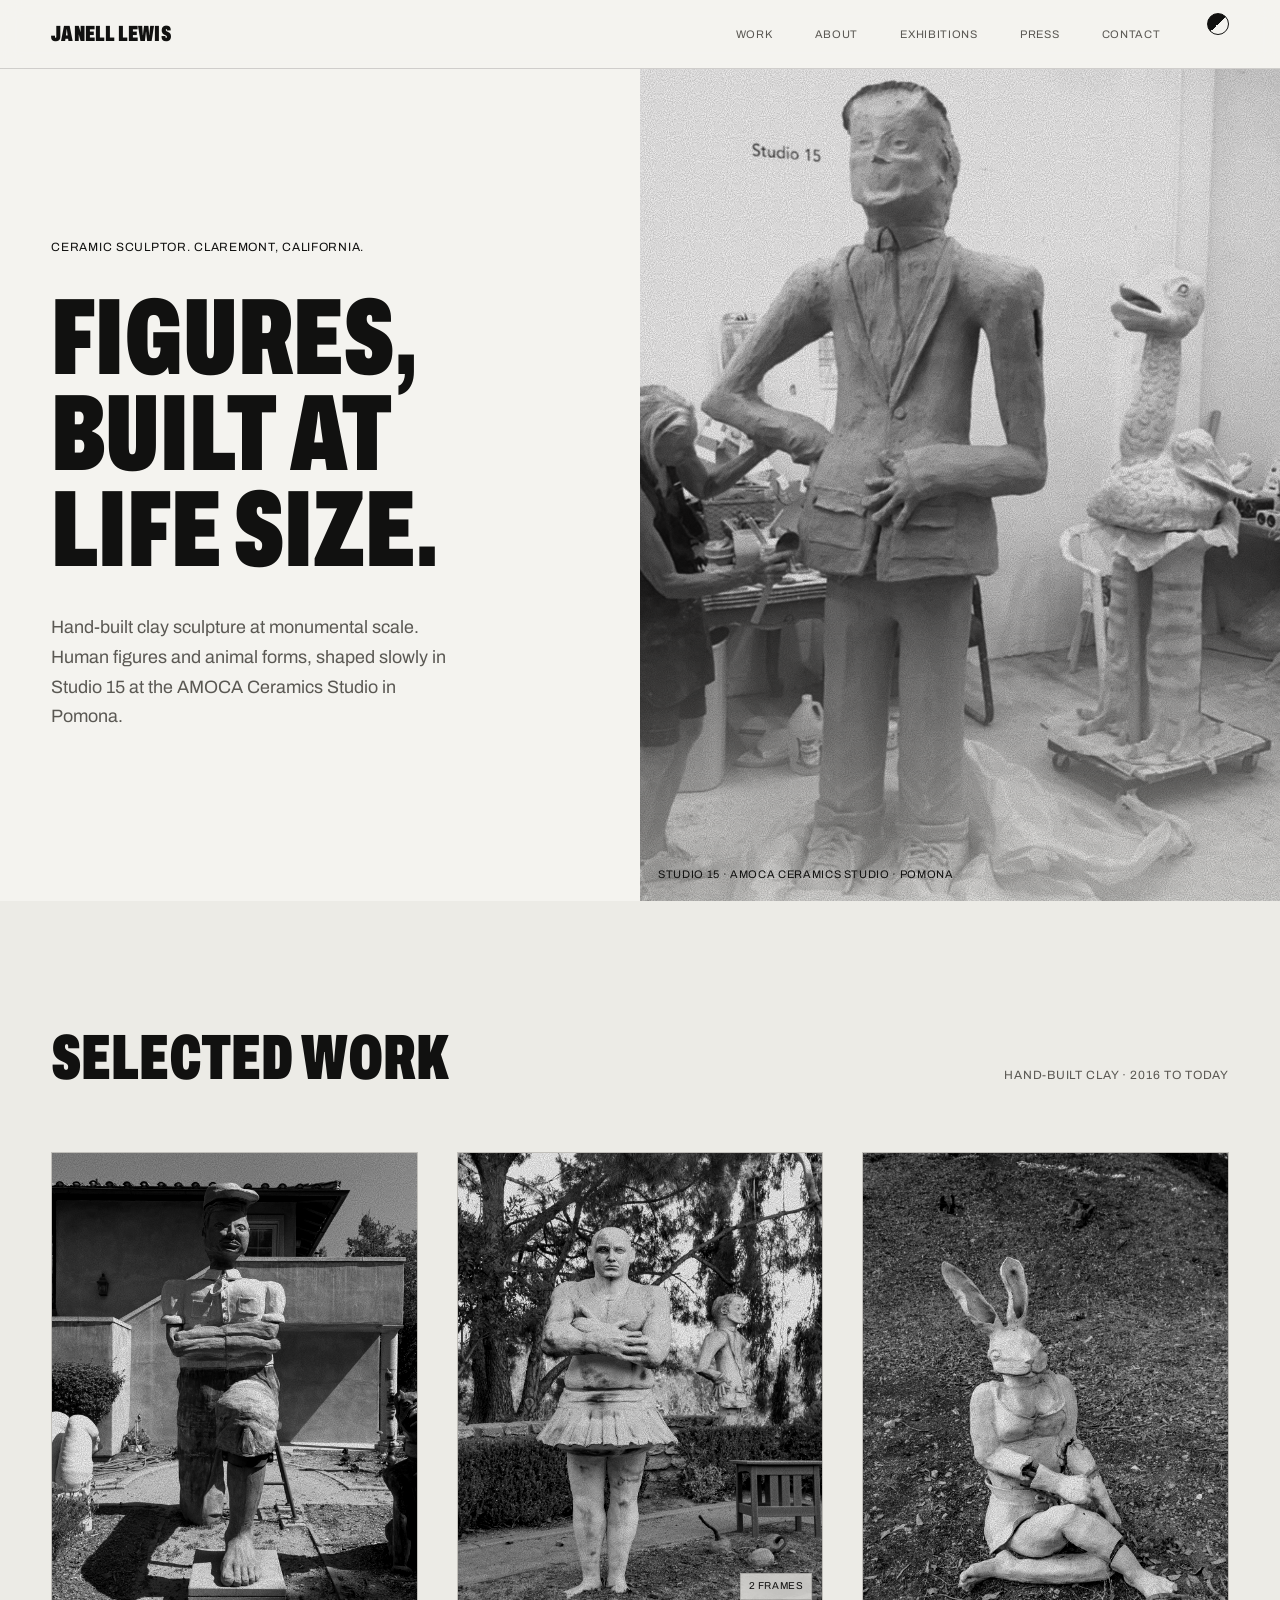
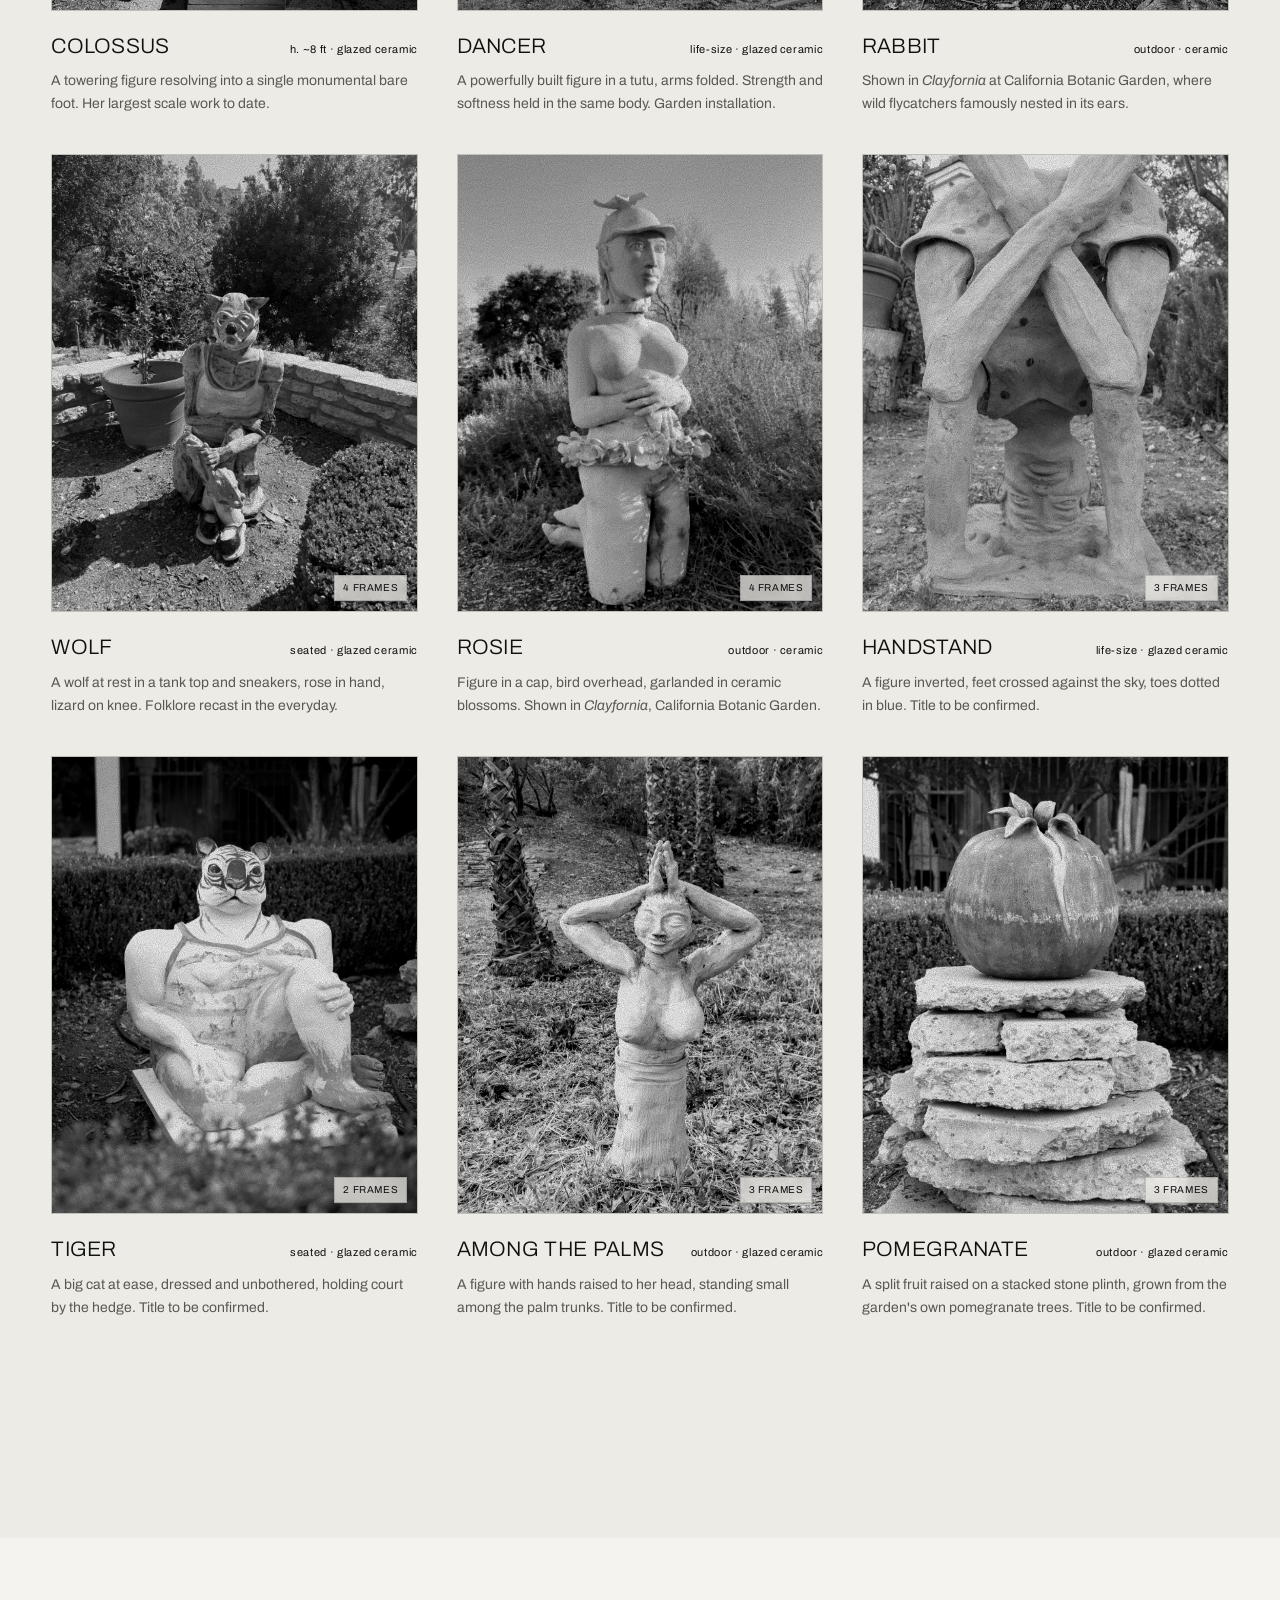
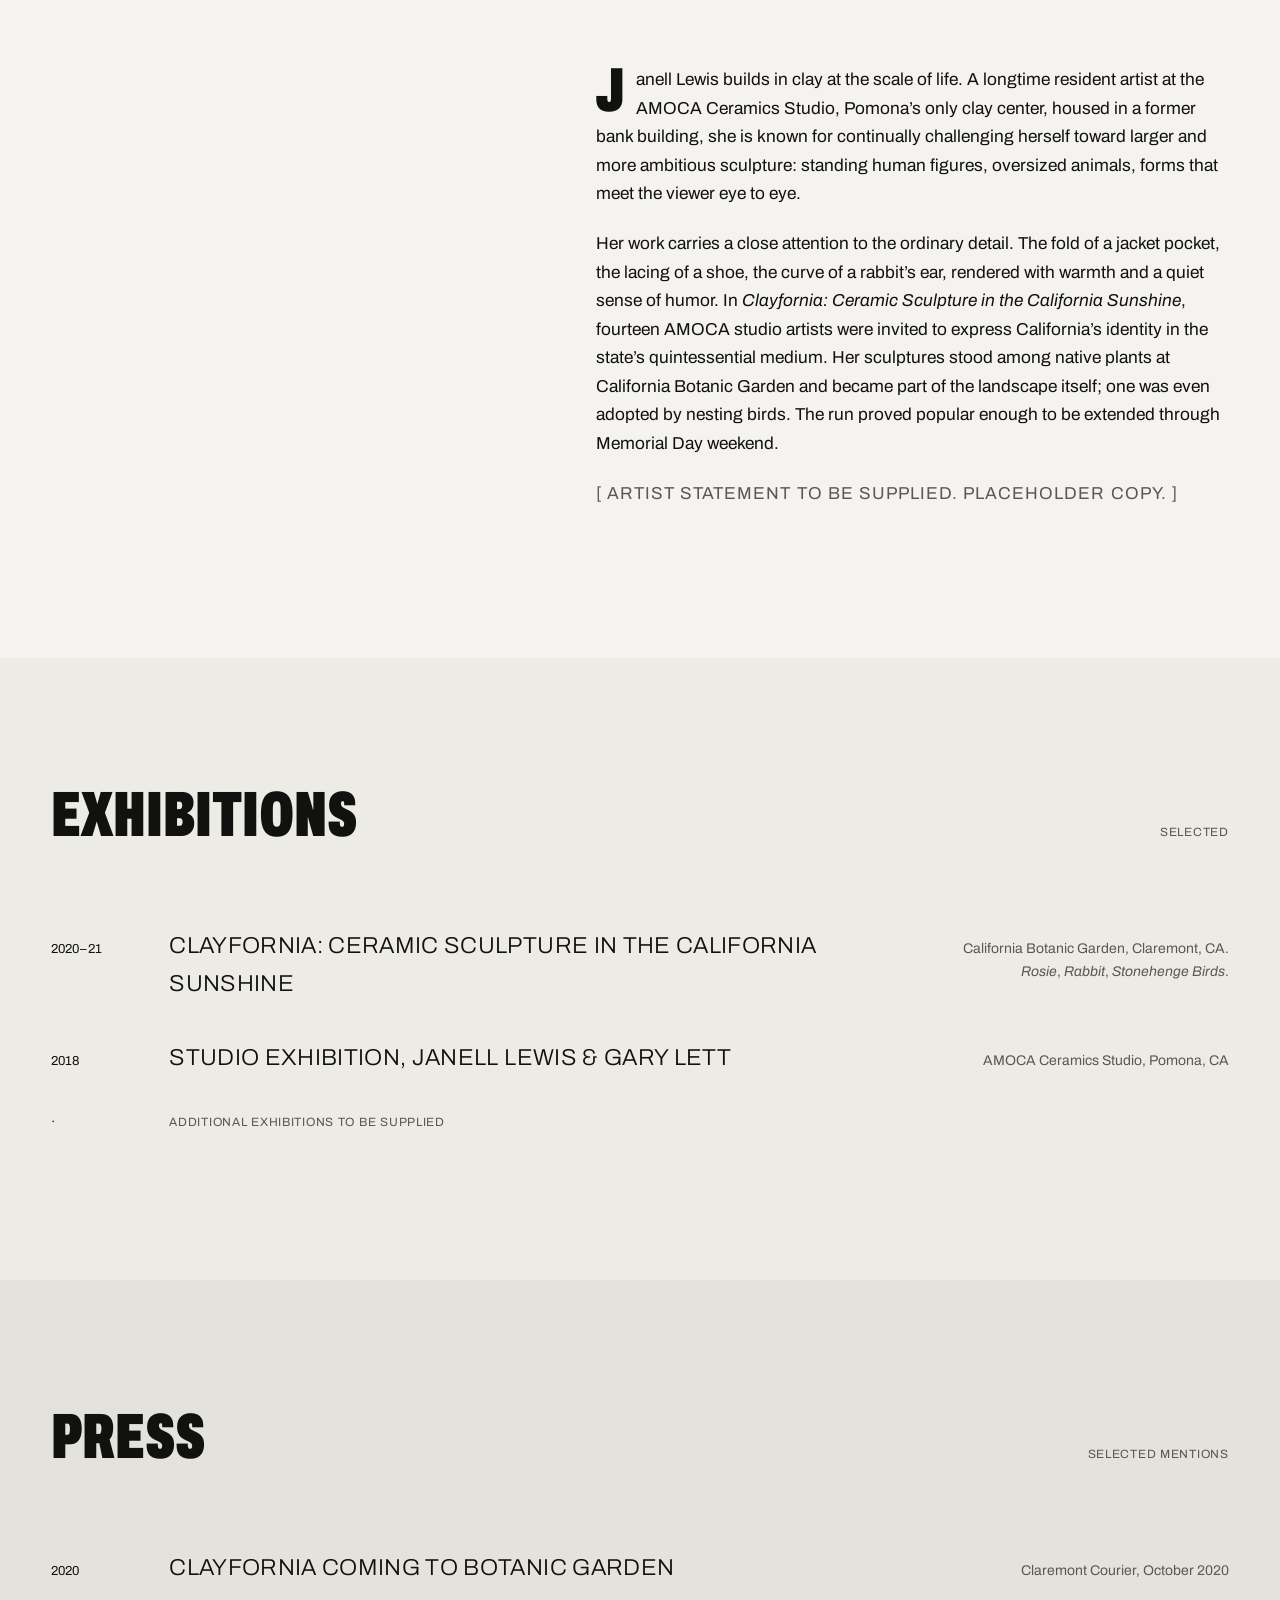
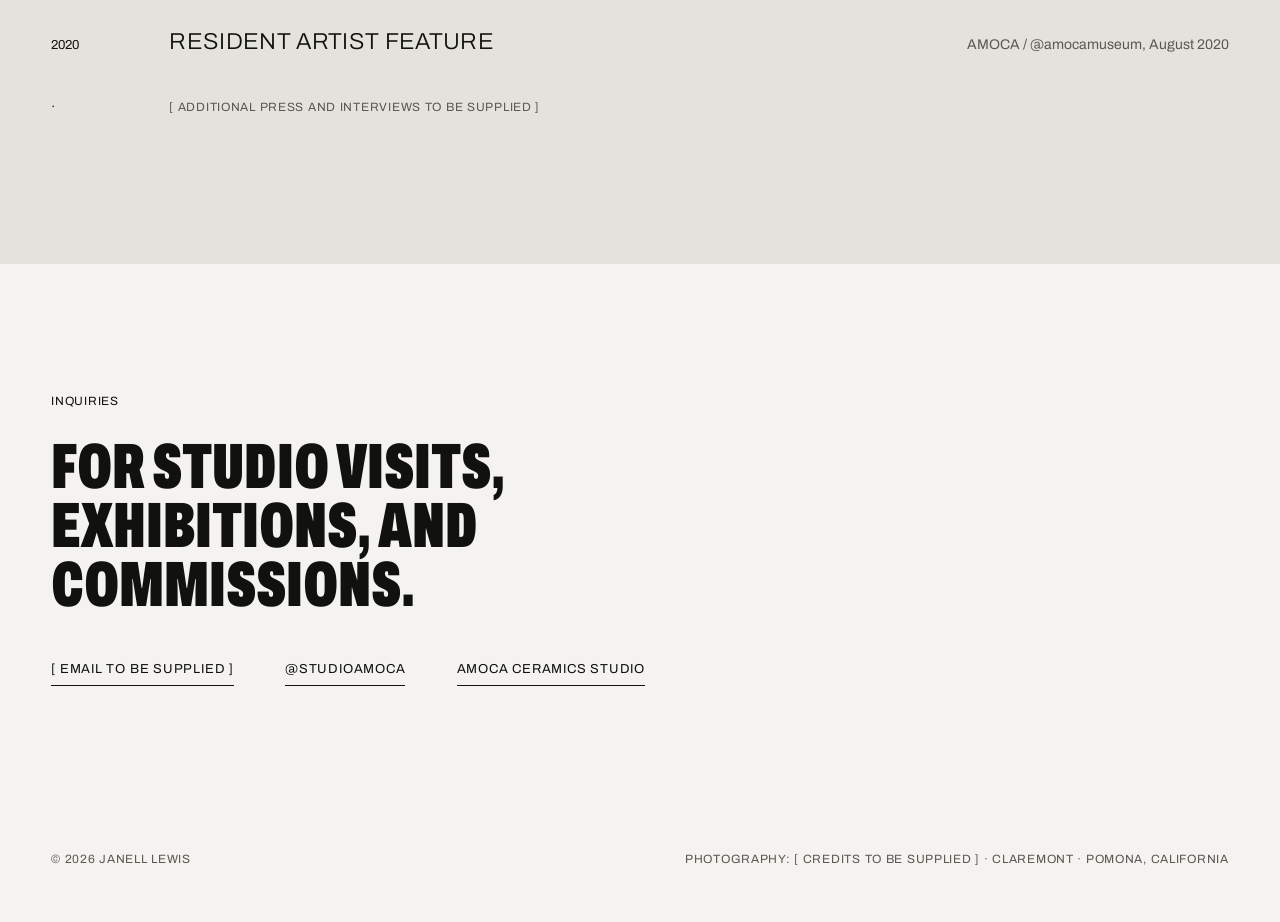
==== commit c89728dd: "Restyle site in black and white with condensed display type Poster mood applied to the existing layo" ====
--- a/index.html
+++ b/index.html
@@ -3,14 +3,14 @@
 <head>
 <meta charset="UTF-8">
 <meta name="viewport" content="width=device-width, initial-scale=1.0">
-<meta name="theme-color" content="#C9B9A4">
+<meta name="theme-color" content="#F4F3EF">
 <title>Janell Lewis. Ceramic Sculptor.</title>
 <meta name="description" content="Hand-built clay sculpture at monumental scale by Janell Lewis, resident artist at the AMOCA Ceramics Studio in Pomona, California.">
 <link rel="icon" type="image/png" sizes="32x32" href="/img/favicon-32.png">
 <link rel="icon" type="image/png" sizes="512x512" href="/img/favicon-512.png">
 <link rel="apple-touch-icon" href="/img/apple-touch-icon.png">
 <link rel="preconnect" href="https://fonts.googleapis.com">
-<link href="https://fonts.googleapis.com/css2?family=Gloock&family=Archivo:wght@400;500;600&family=IBM+Plex+Mono:wght@400;500&display=swap" rel="stylesheet">
+<link href="https://fonts.googleapis.com/css2?family=Archivo:wdth,wght@62..125,100..900&display=swap" rel="stylesheet">
 <link rel="stylesheet" href="/css/site.css">
 <script>try{if(localStorage.getItem('jl-theme')==='dark')document.documentElement.setAttribute('data-theme','dark')}catch(e){}</script>
 </head>
@@ -124,8 +124,8 @@
         <dt>Studio</dt><dd>Studio 15, AMOCA Ceramics Studio, Pomona. Resident artist since 2016.</dd>
         <dt>Medium</dt><dd>Hand-built clay. Figurative and animal forms at large scale.</dd>
         <dt>Community</dt><dd>Longtime supporter of the arts across the Pomona Valley and Inland Empire</dd>
-        <dt>Education</dt><dd class="mono" style="font-size:11px;color:var(--bone-dim)">[ To be supplied ]</dd>
-        <dt>Collections</dt><dd class="mono" style="font-size:11px;color:var(--bone-dim)">[ Private collections, to be confirmed ]</dd>
+        <dt>Education</dt><dd class="mono tbc">[ To be supplied ]</dd>
+        <dt>Collections</dt><dd class="mono tbc">[ Private collections, to be confirmed ]</dd>
       </dl>
     </div>
     <div class="bio">
@@ -155,7 +155,7 @@
       </li>
       <li>
         <span class="yr">&middot;</span>
-        <span class="ti mono" style="font-family:'IBM Plex Mono',monospace;font-size:12px;color:var(--bone-dim)">Additional exhibitions to be supplied</span>
+        <span class="ti mono tbc">Additional exhibitions to be supplied</span>
         <span class="ve"></span>
       </li>
     </ul>
@@ -181,16 +181,16 @@
       </li>
       <li>
         <span class="yr">&middot;</span>
-        <span class="ti mono" style="font-family:'IBM Plex Mono',monospace;font-size:12px;color:var(--bone-dim)">[ Additional press and interviews to be supplied ]</span>
+        <span class="ti mono tbc">[ Additional press and interviews to be supplied ]</span>
         <span class="ve"></span>
       </li>
     </ul>
   </div>
 </section>
 
-<section id="contact" style="border-bottom:none">
+<section id="contact">
   <div class="wrap contact">
-    <p class="eyebrow mono" style="color:var(--gold);margin-bottom:26px">Inquiries</p>
+    <p class="eyebrow mono">Inquiries</p>
     <h2>For studio visits, exhibitions, and commissions.</h2>
     <div class="row">
       <a href="mailto:hello@example.com">[ Email to be supplied ]</a>
--- a/css/site.css
+++ b/css/site.css
@@ -1,25 +1,26 @@
 :root{
-  --black:#C9B9A4;          /* hardened clay, light */
-  --black-2:#BCAA92;
-  --bone:#161310;           /* near-black text */
-  --bone-dim:#4E463C;
-  --gold:#8A5A28;           /* deeper bronze for light ground */
-  --hairline:rgba(22,19,16,.18);
-  --surface-a:#C9B9A4;      /* base */
-  --surface-b:#BFAE96;      /* one shade deeper */
-  --surface-c:#B5A288;      /* two deeper */
+  --black:#F4F3EF;          /* paper, light */
+  --black-2:#E3E1DB;
+  --bone:#111110;           /* ink */
+  --bone-dim:#5A5853;
+  --gold:#111110;           /* accent is ink: black and white only */
+  --hairline:rgba(17,17,16,.16);
+  --surface-a:#F4F3EF;      /* base */
+  --surface-b:#ECEBE6;      /* one shade deeper */
+  --surface-c:#E4E2DC;      /* two deeper */
+  --grain:url("data:image/svg+xml,%3Csvg xmlns='http://www.w3.org/2000/svg' width='180' height='180'%3E%3Cfilter id='n'%3E%3CfeTurbulence type='fractalNoise' baseFrequency='.95' numOctaves='2' stitchTiles='stitch'/%3E%3CfeColorMatrix values='0 0 0 0 0 0 0 0 0 0 0 0 0 0 0 0 0 0 .6 0'/%3E%3C/filter%3E%3Crect width='100%25' height='100%25' filter='url(%23n)'/%3E%3C/svg%3E");
   --max:1280px;
 }
 [data-theme="dark"]{
-  --black:#382D22;
-  --black-2:#453729;
-  --bone:#F0EAE1;
-  --bone-dim:#BDB4A7;
-  --gold:#B78B4E;
-  --hairline:rgba(240,234,225,.14);
-  --surface-a:#382D22;
-  --surface-b:#3F3326;
-  --surface-c:#463A2B;
+  --black:#121211;
+  --black-2:#1E1E1C;
+  --bone:#EDECE8;
+  --bone-dim:#9C9A94;
+  --gold:#EDECE8;
+  --hairline:rgba(237,236,232,.14);
+  --surface-a:#121211;
+  --surface-b:#181817;
+  --surface-c:#1F1F1D;
 }
 *{margin:0;padding:0;box-sizing:border-box}
 html{scroll-behavior:smooth}
@@ -28,16 +29,18 @@
 a{color:inherit;text-decoration:none}
 a:focus-visible{outline:2px solid var(--gold);outline-offset:3px}
 ::selection{background:var(--gold);color:var(--black)}
-.mono{font-family:'IBM Plex Mono',monospace;font-size:12px;letter-spacing:.16em;text-transform:uppercase}
+.mono{font-family:'Archivo',sans-serif;font-size:12px;letter-spacing:.06em;text-transform:uppercase}
 .wrap{max-width:var(--max);margin:0 auto;padding:0 clamp(20px,4vw,60px)}
-img{filter:saturate(.9) contrast(1.02)}
+img{filter:grayscale(1) contrast(1.18) brightness(1.04)}
+/* film grain over photography */
+.hero-img::before,.nf-img::after,.work .ph::after{content:"";position:absolute;inset:0;z-index:1;pointer-events:none;background:var(--grain);background-size:180px;mix-blend-mode:multiply;opacity:.5}
 
 /* nav */
 nav{position:sticky;top:0;z-index:50;background:color-mix(in srgb,var(--black) 82%,transparent);backdrop-filter:blur(10px);border-bottom:1px solid var(--hairline)}
 nav .wrap{display:flex;align-items:center;justify-content:space-between;height:68px}
-nav .brand{font-family:'Gloock',serif;font-size:20px}
+nav .brand{font-family:'Archivo',sans-serif;font-weight:900;font-stretch:62%;text-transform:uppercase;font-size:22px;letter-spacing:.01em}
 nav ul{display:flex;gap:clamp(16px,3vw,40px);list-style:none}
-nav ul a{font-family:'IBM Plex Mono',monospace;font-size:11px;letter-spacing:.16em;text-transform:uppercase;color:var(--bone-dim);transition:color .25s;padding:12px 2px;display:inline-block}
+nav ul a{font-family:'Archivo',sans-serif;font-size:11px;letter-spacing:.06em;text-transform:uppercase;color:var(--bone-dim);transition:color .25s;padding:12px 2px;display:inline-block}
 nav ul a:hover,nav ul a[aria-current="page"]{color:var(--gold)}
 .theme-toggle{width:22px;height:22px;border-radius:50%;border:1.5px solid var(--bone);background:linear-gradient(135deg,var(--bone) 50%,transparent 50%);cursor:pointer;padding:0;margin-left:6px;transition:transform .35s}
 .theme-toggle:hover{transform:rotate(180deg)}
@@ -51,7 +54,7 @@
 .burger.open span:nth-child(3){transform:translateY(-6.5px) rotate(-45deg)}
 .mnav{position:fixed;inset:0;z-index:60;background:var(--black);display:flex;flex-direction:column;justify-content:center;padding:0 clamp(24px,8vw,48px);opacity:0;pointer-events:none;transition:opacity .35s}
 .mnav.open{opacity:1;pointer-events:auto}
-.mnav a{font-family:'Gloock',serif;font-size:clamp(30px,9vw,48px);line-height:1.35;color:var(--bone);opacity:0;transform:translateY(16px);transition:opacity .4s,transform .4s,color .25s}
+.mnav a{font-family:'Archivo',sans-serif;font-weight:900;font-stretch:62%;text-transform:uppercase;font-size:clamp(38px,11vw,60px);line-height:1.05;color:var(--bone);opacity:0;transform:translateY(16px);transition:opacity .4s,transform .4s,color .25s}
 .mnav.open a{opacity:1;transform:none}
 .mnav.open a:nth-child(1){transition-delay:.05s}
 .mnav.open a:nth-child(2){transition-delay:.1s}
@@ -60,18 +63,18 @@
 .mnav.open a:nth-child(5){transition-delay:.25s}
 .mnav.open a:nth-child(6){transition-delay:.3s}
 .mnav a:hover{color:var(--gold)}
-.mnav .mnav-foot{position:absolute;bottom:32px;left:clamp(24px,8vw,48px);font-family:'IBM Plex Mono',monospace;font-size:11px;letter-spacing:.14em;text-transform:uppercase;color:var(--bone-dim)}
+.mnav .mnav-foot{position:absolute;bottom:32px;left:clamp(24px,8vw,48px);font-family:'Archivo',sans-serif;font-size:11px;letter-spacing:.06em;text-transform:uppercase;color:var(--bone-dim)}
 
 /* hero */
 .hero{display:grid;grid-template-columns:minmax(0,1fr) minmax(0,1fr);min-height:calc(100vh - 68px)}
 .hero-text{display:flex;flex-direction:column;justify-content:center;padding:clamp(40px,6vw,96px) clamp(20px,4vw,60px)}
 .hero-text .eyebrow{color:var(--gold);margin-bottom:32px}
-h1{font-family:'Gloock',serif;font-weight:400;font-size:clamp(58px,8.5vw,128px);line-height:.94;letter-spacing:-.01em}
+h1{font-family:'Archivo',sans-serif;font-weight:900;font-stretch:62%;text-transform:uppercase;font-size:clamp(58px,8.5vw,128px);line-height:.88;letter-spacing:0}
 .hero-text p.lede{margin-top:36px;max-width:42ch;font-size:clamp(17px,1.4vw,20px);color:var(--bone-dim)}
 .hero-img{position:relative;overflow:hidden;background:var(--black-2)}
 .hero-img img{width:100%;height:100%;object-fit:cover;display:block;opacity:.94}
 .hero-img::after{content:"";position:absolute;inset:0;background:linear-gradient(to top,color-mix(in srgb,var(--black) 55%,transparent),transparent 40%)}
-.hero-img figcaption{position:absolute;left:18px;bottom:18px;z-index:2;color:var(--bone);font-family:'IBM Plex Mono',monospace;font-size:11px;letter-spacing:.14em;text-transform:uppercase}
+.hero-img figcaption{position:absolute;left:18px;bottom:18px;z-index:2;color:var(--bone);font-family:'Archivo',sans-serif;font-size:11px;letter-spacing:.06em;text-transform:uppercase}
 
 /* page head (interior pages) */
 .pagehead{padding:clamp(64px,9vw,120px) 0 clamp(36px,5vw,64px)}
@@ -86,7 +89,7 @@
 #animals{background:var(--surface-a)}
 #figures{padding-top:clamp(40px,5vw,72px)}
 .sec-head{display:flex;align-items:baseline;justify-content:space-between;gap:24px;margin-bottom:clamp(40px,5vw,72px)}
-h2{font-family:'Gloock',serif;font-weight:400;font-size:clamp(36px,4.5vw,60px);letter-spacing:-.01em}
+h2{font-family:'Archivo',sans-serif;font-weight:900;font-stretch:62%;text-transform:uppercase;font-size:clamp(40px,5vw,68px);line-height:.92;letter-spacing:0}
 .sec-head .mono{color:var(--bone-dim)}
 
 /* work grid */
@@ -95,42 +98,46 @@
 .work .ph{aspect-ratio:4/5;background:var(--black-2);border:1px solid var(--hairline);position:relative;overflow:hidden;display:flex;align-items:center;justify-content:center}
 .work .ph img{width:100%;height:100%;object-fit:cover;transition:transform .6s cubic-bezier(.2,.6,.2,1),opacity .6s}
 .work:hover .ph img{transform:scale(1.035)}
-.work .ph .tbd{font-family:'IBM Plex Mono',monospace;font-size:11px;letter-spacing:.16em;text-transform:uppercase;color:var(--bone-dim)}
-.work .ph .count{position:absolute;right:10px;bottom:10px;z-index:2;font-family:'IBM Plex Mono',monospace;font-size:10px;letter-spacing:.14em;text-transform:uppercase;color:var(--bone);background:color-mix(in srgb,var(--black) 72%,transparent);backdrop-filter:blur(6px);border:1px solid var(--hairline);padding:4px 8px}
+.work .ph .tbd{font-family:'Archivo',sans-serif;font-size:11px;letter-spacing:.06em;text-transform:uppercase;color:var(--bone-dim)}
+.work .ph .count{position:absolute;right:10px;bottom:10px;z-index:2;font-family:'Archivo',sans-serif;font-size:10px;letter-spacing:.06em;text-transform:uppercase;color:var(--bone);background:color-mix(in srgb,var(--black) 72%,transparent);backdrop-filter:blur(6px);border:1px solid var(--hairline);padding:4px 8px}
 .work .meta{margin-top:18px;display:flex;justify-content:space-between;align-items:baseline;gap:12px}
-.work .meta h3{font-family:'Gloock',serif;font-weight:400;font-size:24px}
-.work .meta .dim{font-family:'IBM Plex Mono',monospace;font-size:11px;color:var(--gold);white-space:nowrap;letter-spacing:.08em}
+.work .meta h3{font-family:'Archivo',sans-serif;font-weight:300;text-transform:uppercase;font-size:21px;letter-spacing:.015em}
+.work .meta .dim{font-family:'Archivo',sans-serif;font-size:11px;color:var(--gold);white-space:nowrap;letter-spacing:.06em}
 .work .desc{font-size:14px;color:var(--bone-dim);margin-top:6px}
 
 /* text link with arrow */
-.arrow-link{display:inline-flex;align-items:center;gap:10px;font-family:'IBM Plex Mono',monospace;font-size:12px;letter-spacing:.16em;text-transform:uppercase;border-bottom:1px solid var(--bone);padding-bottom:6px;transition:color .25s,border-color .25s}
+.arrow-link{display:inline-flex;align-items:center;gap:10px;font-family:'Archivo',sans-serif;font-size:12px;letter-spacing:.06em;text-transform:uppercase;border-bottom:1px solid var(--bone);padding-bottom:6px;transition:color .25s,border-color .25s}
 .arrow-link:hover{color:var(--gold);border-color:var(--gold)}
 .arrow-link .ar{transition:transform .25s}
 .arrow-link:hover .ar{transform:translateX(4px)}
 .grid-foot{margin-top:clamp(44px,5vw,68px);display:flex;align-items:baseline;justify-content:space-between;flex-wrap:wrap;gap:18px}
-.grid-foot .note{font-family:'IBM Plex Mono',monospace;font-size:11px;letter-spacing:.14em;text-transform:uppercase;color:var(--bone-dim)}
+.grid-foot .note{font-family:'Archivo',sans-serif;font-size:11px;letter-spacing:.06em;text-transform:uppercase;color:var(--bone-dim)}
 
 /* about */
 .about{display:grid;grid-template-columns:minmax(0,.85fr) minmax(0,1.15fr);gap:clamp(36px,6vw,96px);align-items:start}
 .about .facts{padding-top:4px}
 .about .facts dl{display:grid;grid-template-columns:auto 1fr;gap:12px 26px}
-.about .facts dt{font-family:'IBM Plex Mono',monospace;font-size:11px;letter-spacing:.14em;text-transform:uppercase;color:var(--bone-dim);padding-top:4px}
+.about .facts dt{font-family:'Archivo',sans-serif;font-size:11px;letter-spacing:.06em;text-transform:uppercase;color:var(--bone-dim);padding-top:4px}
 .about .facts dd{font-size:15px}
 .about .bio p{margin-bottom:1.25em;font-size:clamp(17px,1.35vw,19px);color:var(--bone)}
-.about .bio p:first-child::first-letter{font-family:'Gloock',serif;font-size:3.3em;float:left;line-height:.85;padding-right:12px;color:var(--gold)}
+.about .bio p:first-child::first-letter{font-family:'Archivo',sans-serif;font-weight:900;font-stretch:62%;text-transform:uppercase;font-size:3.6em;float:left;line-height:.8;padding-right:12px;color:var(--gold)}
 .about .bio .note{color:var(--bone-dim)}
+.about .facts dd.tbc{font-size:11px;color:var(--bone-dim)}
+.tbc{color:var(--bone-dim)}
 
 /* exhibitions */
 .exh{list-style:none}
 .exh li{display:grid;grid-template-columns:96px 1fr auto;gap:22px;align-items:baseline;padding:18px 0}
-.exh .yr{font-family:'IBM Plex Mono',monospace;font-size:13px;color:var(--gold)}
-.exh .ti{font-family:'Gloock',serif;font-size:clamp(20px,2vw,26px)}
+.exh .yr{font-family:'Archivo',sans-serif;font-size:13px;color:var(--gold)}
+.exh .ti{font-family:'Archivo',sans-serif;font-weight:300;text-transform:uppercase;font-size:clamp(18px,1.8vw,23px);letter-spacing:.015em}
+.exh .ti.tbc{font-weight:400;font-size:12px;letter-spacing:.06em}
 .exh .ve{font-size:14px;color:var(--bone-dim);text-align:right;max-width:34ch}
 
 /* contact */
 .contact h2{max-width:18ch}
+.contact .eyebrow{color:var(--gold);margin-bottom:26px}
 .contact .row{margin-top:44px;display:flex;flex-wrap:wrap;gap:clamp(24px,4vw,64px)}
-.contact .row a{font-family:'IBM Plex Mono',monospace;font-size:13px;letter-spacing:.1em;text-transform:uppercase;border-bottom:1px solid var(--bone);padding-bottom:5px;transition:color .25s,border-color .25s}
+.contact .row a{font-family:'Archivo',sans-serif;font-size:13px;letter-spacing:.06em;text-transform:uppercase;border-bottom:1px solid var(--bone);padding-bottom:5px;transition:color .25s,border-color .25s}
 .contact .row a:hover{color:var(--gold);border-color:var(--gold)}
 
 /* 404 */
@@ -142,7 +149,7 @@
 .nf-text .row{margin-top:40px;display:flex;flex-wrap:wrap;gap:clamp(20px,3vw,44px)}
 .nf-img{position:relative;overflow:hidden;background:var(--black-2)}
 .nf-img img{width:100%;height:100%;object-fit:cover;display:block;opacity:.94;transform:rotate(180deg)}
-.nf-img figcaption{position:absolute;left:18px;bottom:18px;z-index:2;color:var(--bone);font-family:'IBM Plex Mono',monospace;font-size:11px;letter-spacing:.14em;text-transform:uppercase;text-shadow:0 1px 12px rgba(0,0,0,.5)}
+.nf-img figcaption{position:absolute;left:18px;bottom:18px;z-index:2;color:var(--bone);font-family:'Archivo',sans-serif;font-size:11px;letter-spacing:.06em;text-transform:uppercase;text-shadow:0 1px 12px rgba(0,0,0,.5)}
 
 /* scroll animations */
 .reveal{opacity:0;transform:translateY(28px);transition:opacity .8s cubic-bezier(.2,.6,.2,1),transform .8s cubic-bezier(.2,.6,.2,1)}
@@ -170,9 +177,9 @@
 .lb .lb-main{max-width:min(72vw,1400px);max-height:80vh}
 .lb .lb-side{max-height:62vh;max-width:16vw;opacity:.35;cursor:pointer;flex:0 0 auto}
 .lb .lb-side:hover{opacity:.6}
-.lb .lb-cap{margin-top:18px;font-family:'IBM Plex Mono',monospace;font-size:12px;letter-spacing:.14em;text-transform:uppercase;color:var(--bone);text-align:center;padding:0 16px}
+.lb .lb-cap{margin-top:18px;font-family:'Archivo',sans-serif;font-size:12px;letter-spacing:.06em;text-transform:uppercase;color:var(--bone);text-align:center;padding:0 16px}
 .lb .lb-cap .of{color:var(--bone-dim);margin-left:10px}
-.lb .lb-close{position:absolute;top:18px;right:22px;background:none;border:none;color:var(--bone);cursor:pointer;font-family:'IBM Plex Mono',monospace;font-size:13px;letter-spacing:.1em;text-transform:uppercase;padding:14px}
+.lb .lb-close{position:absolute;top:18px;right:22px;background:none;border:none;color:var(--bone);cursor:pointer;font-family:'Archivo',sans-serif;font-size:13px;letter-spacing:.06em;text-transform:uppercase;padding:14px}
 .lb .lb-close:hover{color:var(--gold)}
 @media(max-width:700px){.lb .lb-main{max-width:82vw}.lb .lb-side{max-width:8vw}}
 
@@ -200,7 +207,8 @@
   .hero-text{padding-top:36px;padding-bottom:48px}
   section{padding:64px 0}
   .pagehead{padding-top:48px}
-  .work .meta h3{font-size:21px}
+  .work .meta h3{font-size:19px}
   .contact .row,.nf-text .row{gap:20px}
   .contact .row a{padding:8px 0}
 }
+
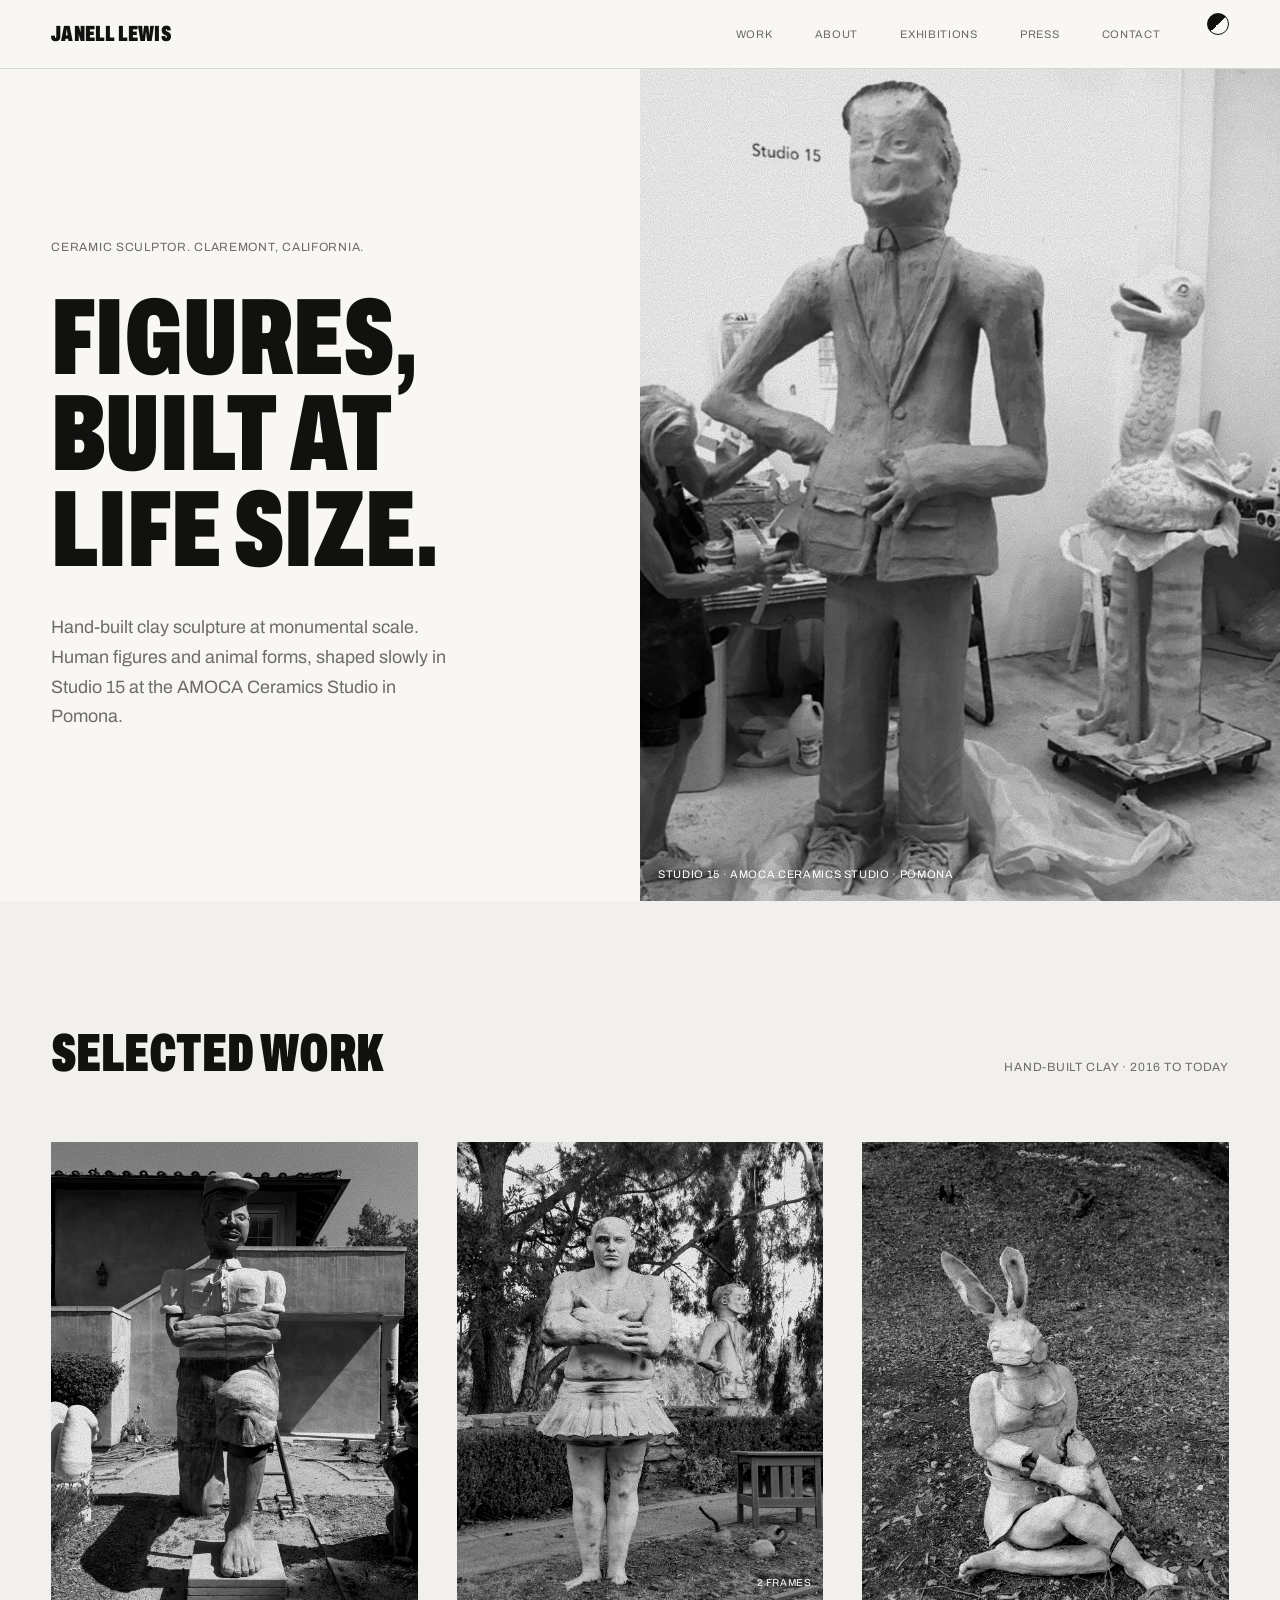
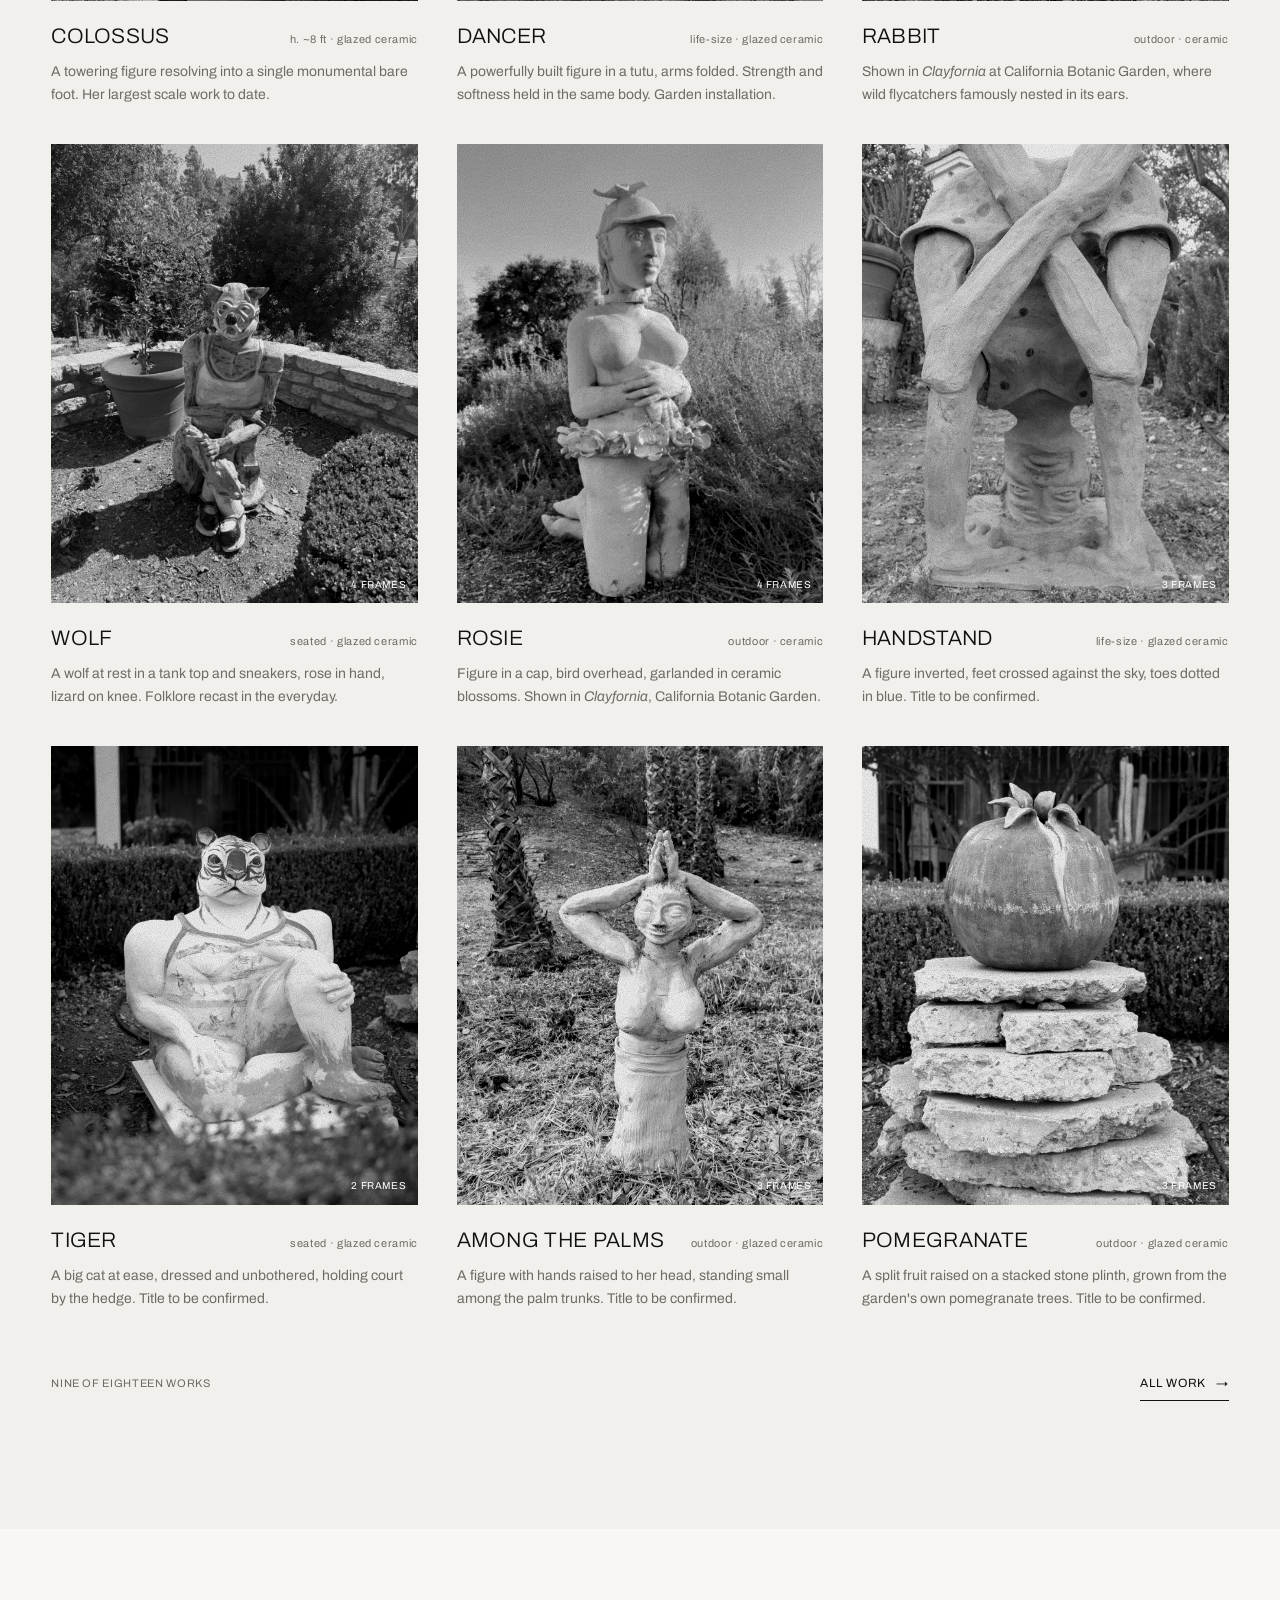
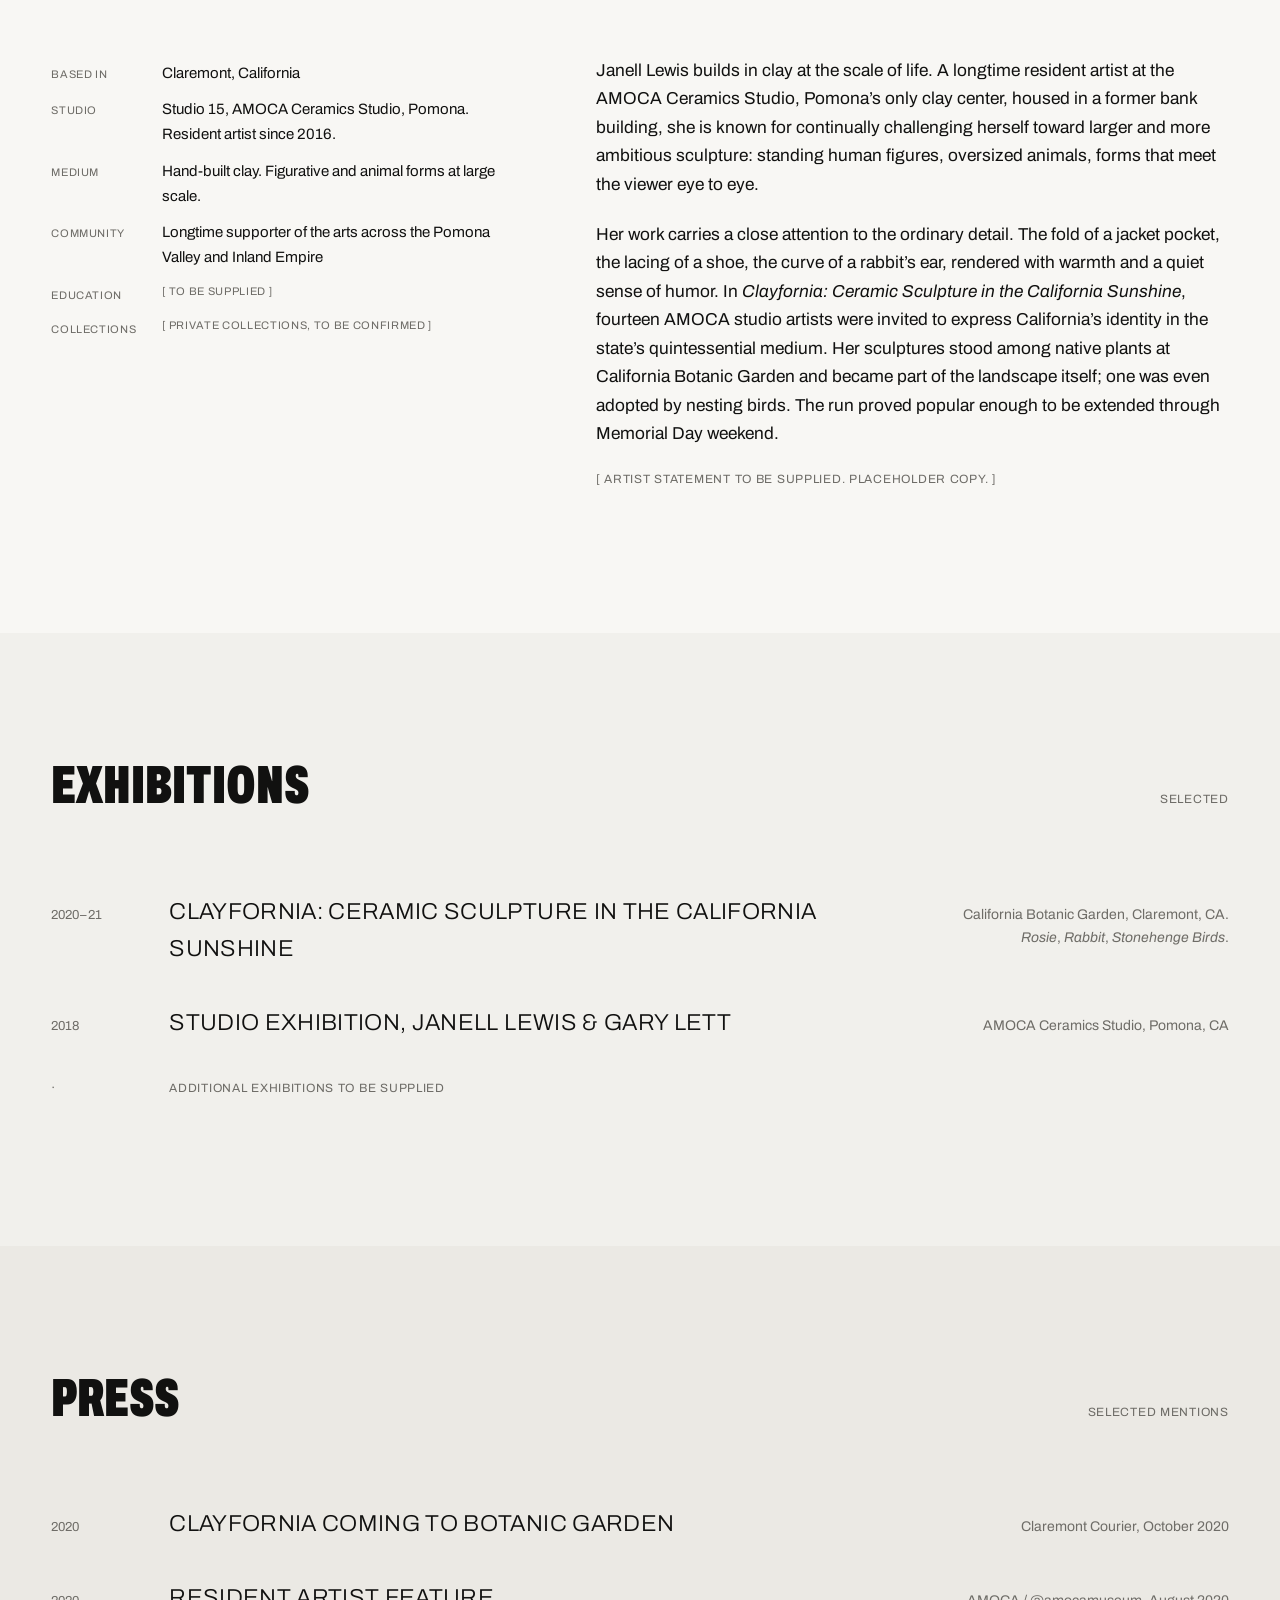
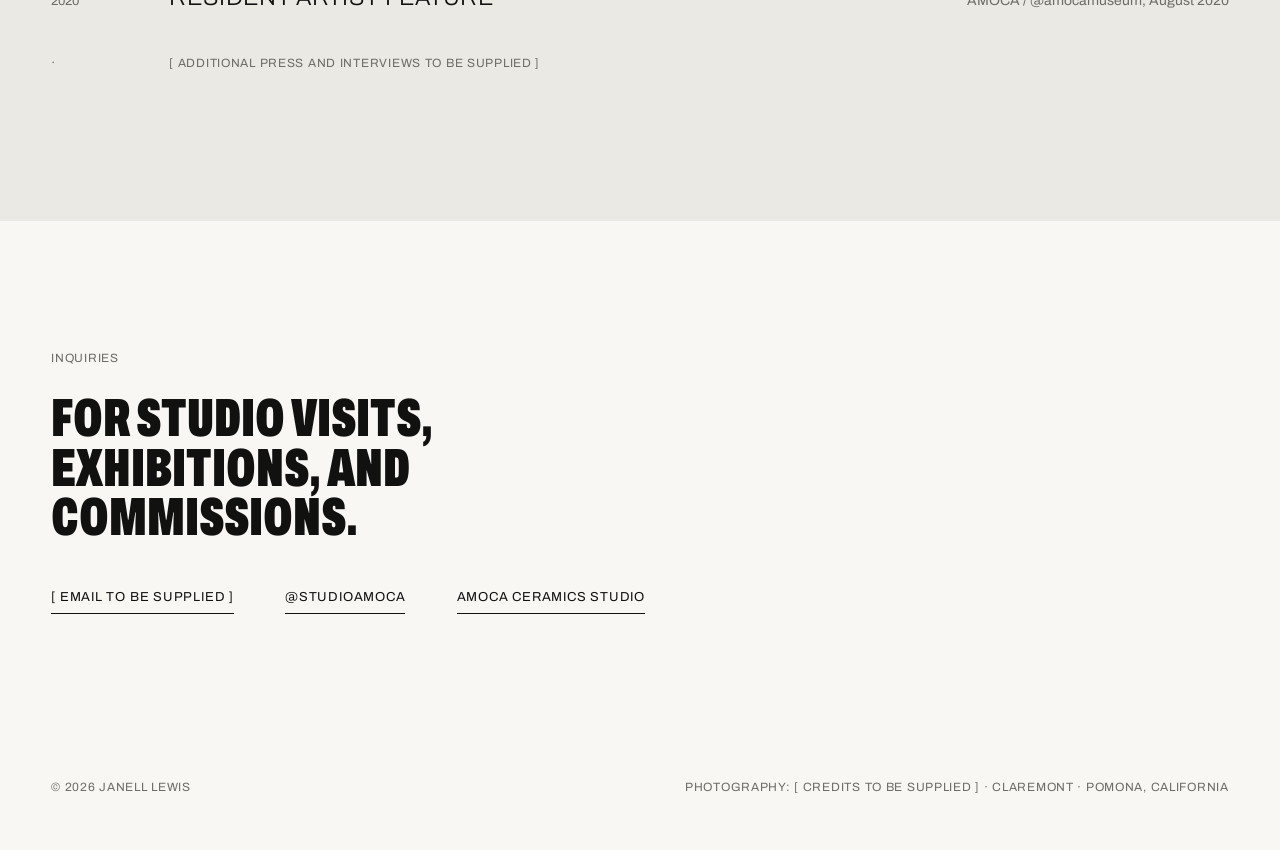
==== commit 70438f07: "Quieter palette and less ornament Paper nearer to white, softer bands and grey secondary text in bot" ====
--- a/index.html
+++ b/index.html
@@ -3,7 +3,7 @@
 <head>
 <meta charset="UTF-8">
 <meta name="viewport" content="width=device-width, initial-scale=1.0">
-<meta name="theme-color" content="#F4F3EF">
+<meta name="theme-color" content="#F8F7F4">
 <title>Janell Lewis. Ceramic Sculptor.</title>
 <meta name="description" content="Hand-built clay sculpture at monumental scale by Janell Lewis, resident artist at the AMOCA Ceramics Studio in Pomona, California.">
 <link rel="icon" type="image/png" sizes="32x32" href="/img/favicon-32.png">
--- a/css/site.css
+++ b/css/site.css
@@ -1,26 +1,26 @@
 :root{
-  --black:#F4F3EF;          /* paper, light */
-  --black-2:#E3E1DB;
+  --black:#F8F7F4;          /* paper, light */
+  --black-2:#ECEAE5;
   --bone:#111110;           /* ink */
-  --bone-dim:#5A5853;
+  --bone-dim:#6E6C67;
   --gold:#111110;           /* accent is ink: black and white only */
-  --hairline:rgba(17,17,16,.16);
-  --surface-a:#F4F3EF;      /* base */
-  --surface-b:#ECEBE6;      /* one shade deeper */
-  --surface-c:#E4E2DC;      /* two deeper */
+  --hairline:rgba(17,17,16,.14);
+  --surface-a:#F8F7F4;      /* base */
+  --surface-b:#F1F0EC;      /* one shade deeper */
+  --surface-c:#EBE9E4;      /* two deeper */
   --grain:url("data:image/svg+xml,%3Csvg xmlns='http://www.w3.org/2000/svg' width='180' height='180'%3E%3Cfilter id='n'%3E%3CfeTurbulence type='fractalNoise' baseFrequency='.95' numOctaves='2' stitchTiles='stitch'/%3E%3CfeColorMatrix values='0 0 0 0 0 0 0 0 0 0 0 0 0 0 0 0 0 0 .6 0'/%3E%3C/filter%3E%3Crect width='100%25' height='100%25' filter='url(%23n)'/%3E%3C/svg%3E");
   --max:1280px;
 }
 [data-theme="dark"]{
-  --black:#121211;
-  --black-2:#1E1E1C;
-  --bone:#EDECE8;
-  --bone-dim:#9C9A94;
-  --gold:#EDECE8;
-  --hairline:rgba(237,236,232,.14);
-  --surface-a:#121211;
-  --surface-b:#181817;
-  --surface-c:#1F1F1D;
+  --black:#111110;
+  --black-2:#1C1C1A;
+  --bone:#ECEBE7;
+  --bone-dim:#8E8C86;
+  --gold:#ECEBE7;
+  --hairline:rgba(236,235,231,.12);
+  --surface-a:#111110;
+  --surface-b:#161615;
+  --surface-c:#1B1B19;
 }
 *{margin:0;padding:0;box-sizing:border-box}
 html{scroll-behavior:smooth}
@@ -33,7 +33,7 @@
 .wrap{max-width:var(--max);margin:0 auto;padding:0 clamp(20px,4vw,60px)}
 img{filter:grayscale(1) contrast(1.18) brightness(1.04)}
 /* film grain over photography */
-.hero-img::before,.nf-img::after,.work .ph::after{content:"";position:absolute;inset:0;z-index:1;pointer-events:none;background:var(--grain);background-size:180px;mix-blend-mode:multiply;opacity:.5}
+.hero-img::before,.nf-img::after,.work .ph::after{content:"";position:absolute;inset:0;z-index:1;pointer-events:none;background:var(--grain);background-size:180px;mix-blend-mode:multiply;opacity:.38}
 
 /* nav */
 nav{position:sticky;top:0;z-index:50;background:color-mix(in srgb,var(--black) 82%,transparent);backdrop-filter:blur(10px);border-bottom:1px solid var(--hairline)}
@@ -68,18 +68,17 @@
 /* hero */
 .hero{display:grid;grid-template-columns:minmax(0,1fr) minmax(0,1fr);min-height:calc(100vh - 68px)}
 .hero-text{display:flex;flex-direction:column;justify-content:center;padding:clamp(40px,6vw,96px) clamp(20px,4vw,60px)}
-.hero-text .eyebrow{color:var(--gold);margin-bottom:32px}
+.hero-text .eyebrow{color:var(--bone-dim);margin-bottom:32px}
 h1{font-family:'Archivo',sans-serif;font-weight:900;font-stretch:62%;text-transform:uppercase;font-size:clamp(58px,8.5vw,128px);line-height:.88;letter-spacing:0}
 .hero-text p.lede{margin-top:36px;max-width:42ch;font-size:clamp(17px,1.4vw,20px);color:var(--bone-dim)}
 .hero-img{position:relative;overflow:hidden;background:var(--black-2)}
-.hero-img img{width:100%;height:100%;object-fit:cover;display:block;opacity:.94}
-.hero-img::after{content:"";position:absolute;inset:0;background:linear-gradient(to top,color-mix(in srgb,var(--black) 55%,transparent),transparent 40%)}
-.hero-img figcaption{position:absolute;left:18px;bottom:18px;z-index:2;color:var(--bone);font-family:'Archivo',sans-serif;font-size:11px;letter-spacing:.06em;text-transform:uppercase}
+.hero-img img{width:100%;height:100%;object-fit:cover;display:block}
+.hero-img figcaption{position:absolute;left:18px;bottom:18px;z-index:2;color:#fff;text-shadow:0 1px 10px rgba(0,0,0,.45);font-family:'Archivo',sans-serif;font-size:11px;letter-spacing:.06em;text-transform:uppercase}
 
 /* page head (interior pages) */
 .pagehead{padding:clamp(64px,9vw,120px) 0 clamp(36px,5vw,64px)}
 .pagehead h1{font-size:clamp(46px,7vw,104px)}
-.pagehead .eyebrow{color:var(--gold);margin-bottom:26px}
+.pagehead .eyebrow{color:var(--bone-dim);margin-bottom:26px}
 .pagehead p.lede{margin-top:30px;max-width:56ch;font-size:clamp(17px,1.4vw,20px);color:var(--bone-dim)}
 
 /* sections */
@@ -89,20 +88,20 @@
 #animals{background:var(--surface-a)}
 #figures{padding-top:clamp(40px,5vw,72px)}
 .sec-head{display:flex;align-items:baseline;justify-content:space-between;gap:24px;margin-bottom:clamp(40px,5vw,72px)}
-h2{font-family:'Archivo',sans-serif;font-weight:900;font-stretch:62%;text-transform:uppercase;font-size:clamp(40px,5vw,68px);line-height:.92;letter-spacing:0}
+h2{font-family:'Archivo',sans-serif;font-weight:900;font-stretch:62%;text-transform:uppercase;font-size:clamp(34px,4.2vw,56px);line-height:.92;letter-spacing:0}
 .sec-head .mono{color:var(--bone-dim)}
 
 /* work grid */
 .work-grid{display:grid;grid-template-columns:repeat(3,1fr);gap:clamp(24px,3vw,44px)}
 .work{display:block}
-.work .ph{aspect-ratio:4/5;background:var(--black-2);border:1px solid var(--hairline);position:relative;overflow:hidden;display:flex;align-items:center;justify-content:center}
-.work .ph img{width:100%;height:100%;object-fit:cover;transition:transform .6s cubic-bezier(.2,.6,.2,1),opacity .6s}
-.work:hover .ph img{transform:scale(1.035)}
+.work .ph{aspect-ratio:4/5;background:var(--black-2);position:relative;overflow:hidden;display:flex;align-items:center;justify-content:center}
+.work .ph img{width:100%;height:100%;object-fit:cover;transition:opacity .4s}
+.work:hover .ph img{opacity:.88}
 .work .ph .tbd{font-family:'Archivo',sans-serif;font-size:11px;letter-spacing:.06em;text-transform:uppercase;color:var(--bone-dim)}
-.work .ph .count{position:absolute;right:10px;bottom:10px;z-index:2;font-family:'Archivo',sans-serif;font-size:10px;letter-spacing:.06em;text-transform:uppercase;color:var(--bone);background:color-mix(in srgb,var(--black) 72%,transparent);backdrop-filter:blur(6px);border:1px solid var(--hairline);padding:4px 8px}
+.work .ph .count{position:absolute;right:12px;bottom:10px;z-index:2;font-family:'Archivo',sans-serif;font-size:10px;letter-spacing:.06em;text-transform:uppercase;color:#fff;text-shadow:0 1px 8px rgba(0,0,0,.45)}
 .work .meta{margin-top:18px;display:flex;justify-content:space-between;align-items:baseline;gap:12px}
 .work .meta h3{font-family:'Archivo',sans-serif;font-weight:300;text-transform:uppercase;font-size:21px;letter-spacing:.015em}
-.work .meta .dim{font-family:'Archivo',sans-serif;font-size:11px;color:var(--gold);white-space:nowrap;letter-spacing:.06em}
+.work .meta .dim{font-family:'Archivo',sans-serif;font-size:11px;color:var(--bone-dim);white-space:nowrap;letter-spacing:.06em}
 .work .desc{font-size:14px;color:var(--bone-dim);margin-top:6px}
 
 /* text link with arrow */
@@ -120,22 +119,21 @@
 .about .facts dt{font-family:'Archivo',sans-serif;font-size:11px;letter-spacing:.06em;text-transform:uppercase;color:var(--bone-dim);padding-top:4px}
 .about .facts dd{font-size:15px}
 .about .bio p{margin-bottom:1.25em;font-size:clamp(17px,1.35vw,19px);color:var(--bone)}
-.about .bio p:first-child::first-letter{font-family:'Archivo',sans-serif;font-weight:900;font-stretch:62%;text-transform:uppercase;font-size:3.6em;float:left;line-height:.8;padding-right:12px;color:var(--gold)}
-.about .bio .note{color:var(--bone-dim)}
+.about .bio .note{color:var(--bone-dim);font-size:12px}
 .about .facts dd.tbc{font-size:11px;color:var(--bone-dim)}
 .tbc{color:var(--bone-dim)}
 
 /* exhibitions */
 .exh{list-style:none}
 .exh li{display:grid;grid-template-columns:96px 1fr auto;gap:22px;align-items:baseline;padding:18px 0}
-.exh .yr{font-family:'Archivo',sans-serif;font-size:13px;color:var(--gold)}
+.exh .yr{font-family:'Archivo',sans-serif;font-size:13px;color:var(--bone-dim)}
 .exh .ti{font-family:'Archivo',sans-serif;font-weight:300;text-transform:uppercase;font-size:clamp(18px,1.8vw,23px);letter-spacing:.015em}
 .exh .ti.tbc{font-weight:400;font-size:12px;letter-spacing:.06em}
 .exh .ve{font-size:14px;color:var(--bone-dim);text-align:right;max-width:34ch}
 
 /* contact */
 .contact h2{max-width:18ch}
-.contact .eyebrow{color:var(--gold);margin-bottom:26px}
+.contact .eyebrow{color:var(--bone-dim);margin-bottom:26px}
 .contact .row{margin-top:44px;display:flex;flex-wrap:wrap;gap:clamp(24px,4vw,64px)}
 .contact .row a{font-family:'Archivo',sans-serif;font-size:13px;letter-spacing:.06em;text-transform:uppercase;border-bottom:1px solid var(--bone);padding-bottom:5px;transition:color .25s,border-color .25s}
 .contact .row a:hover{color:var(--gold);border-color:var(--gold)}
@@ -143,12 +141,12 @@
 /* 404 */
 .nf{display:grid;grid-template-columns:minmax(0,1fr) minmax(0,.85fr);min-height:calc(100vh - 68px)}
 .nf-text{display:flex;flex-direction:column;justify-content:center;padding:clamp(40px,5vw,80px) clamp(20px,4vw,60px)}
-.nf-text .eyebrow{color:var(--gold);margin-bottom:26px}
+.nf-text .eyebrow{color:var(--bone-dim);margin-bottom:26px}
 .nf-text h1{font-size:clamp(44px,5.6vw,84px)}
 .nf-text p.lede{margin-top:28px;max-width:44ch;font-size:clamp(17px,1.4vw,20px);color:var(--bone-dim)}
 .nf-text .row{margin-top:40px;display:flex;flex-wrap:wrap;gap:clamp(20px,3vw,44px)}
 .nf-img{position:relative;overflow:hidden;background:var(--black-2)}
-.nf-img img{width:100%;height:100%;object-fit:cover;display:block;opacity:.94;transform:rotate(180deg)}
+.nf-img img{width:100%;height:100%;object-fit:cover;display:block;transform:rotate(180deg)}
 .nf-img figcaption{position:absolute;left:18px;bottom:18px;z-index:2;color:var(--bone);font-family:'Archivo',sans-serif;font-size:11px;letter-spacing:.06em;text-transform:uppercase;text-shadow:0 1px 12px rgba(0,0,0,.5)}
 
 /* scroll animations */
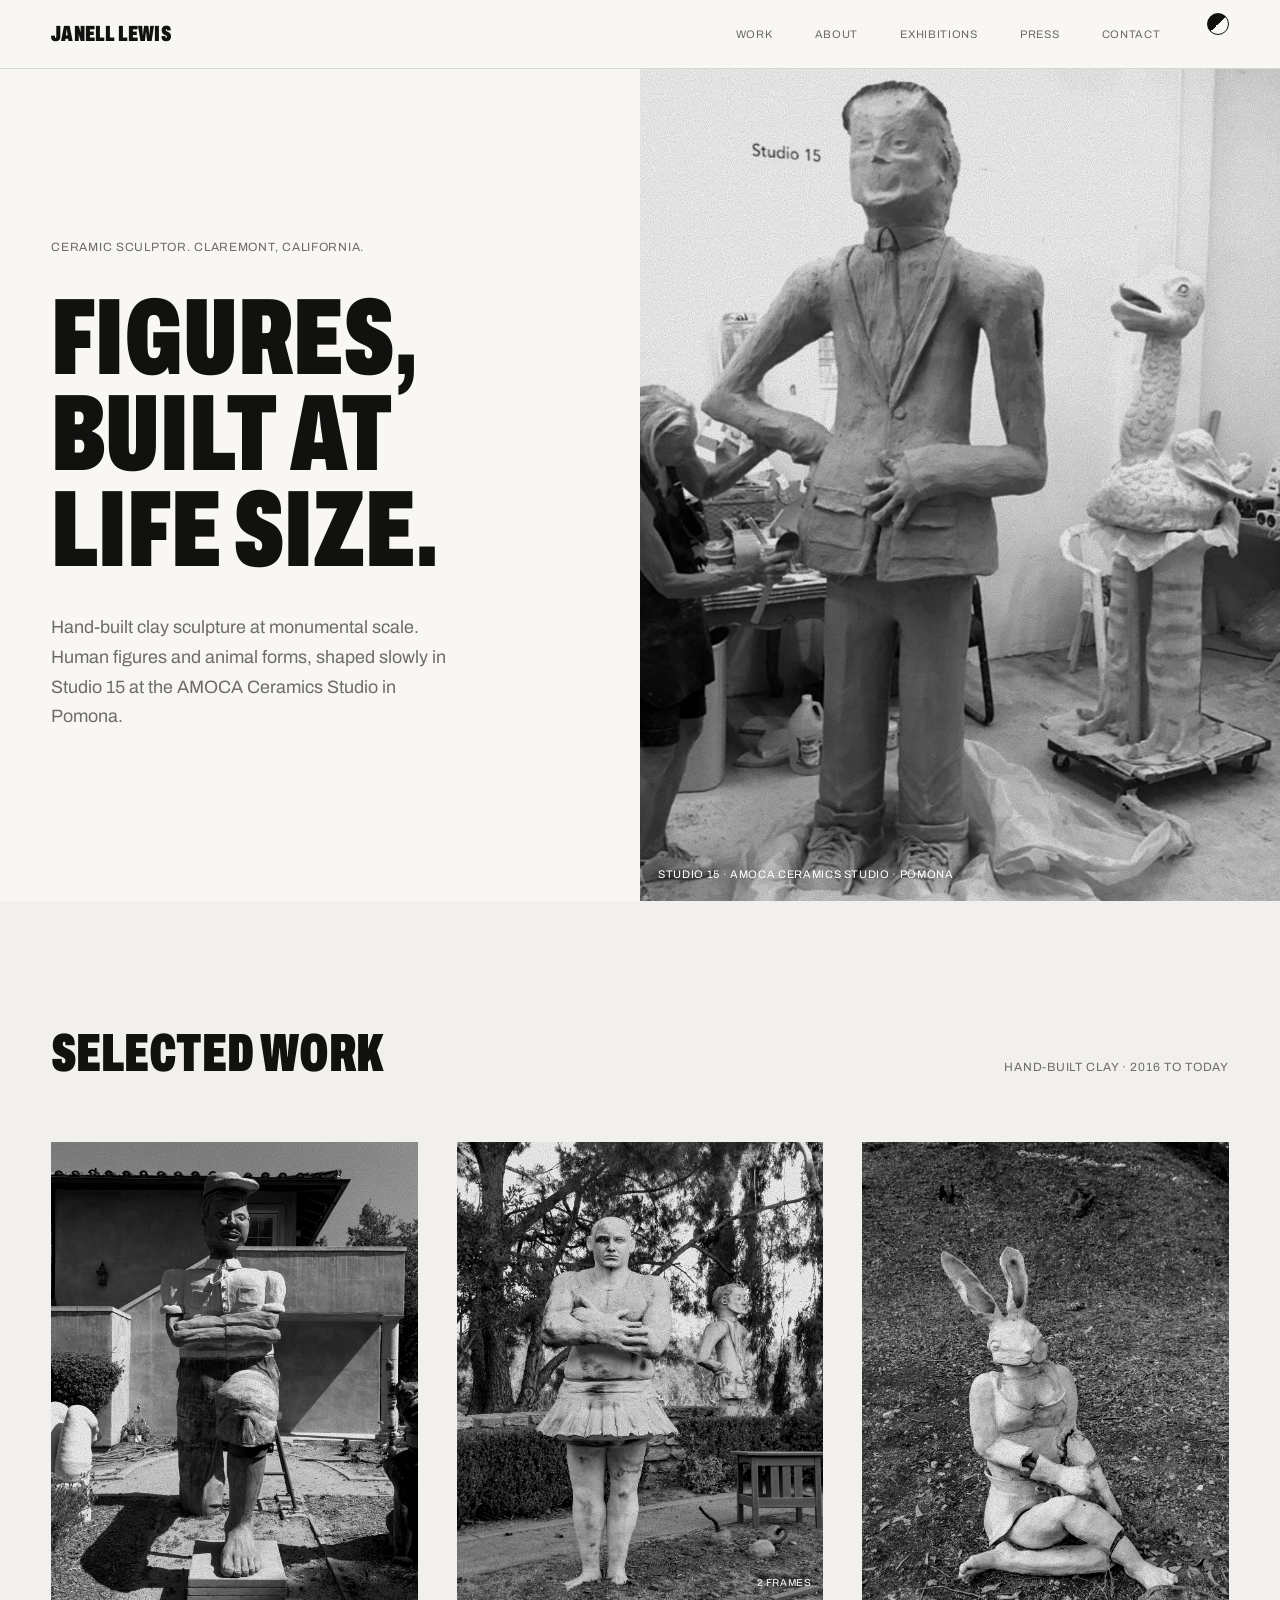
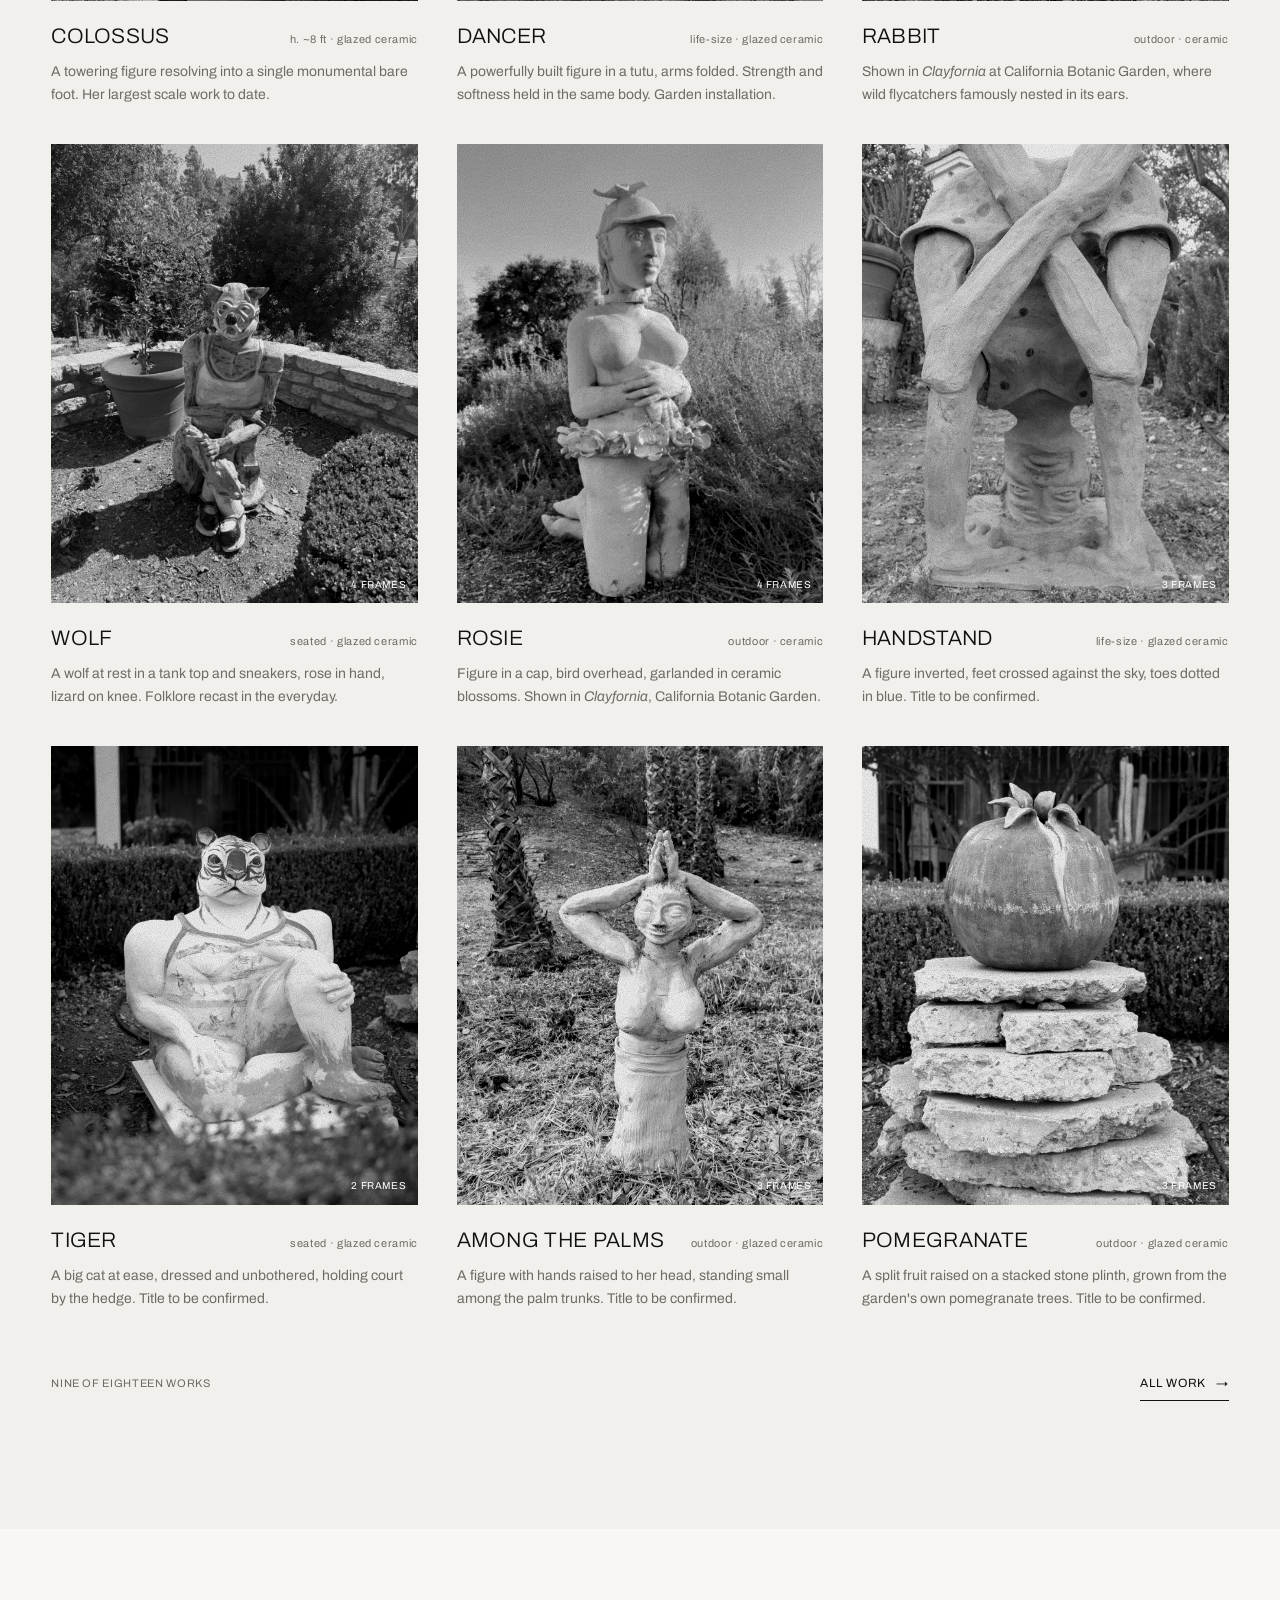
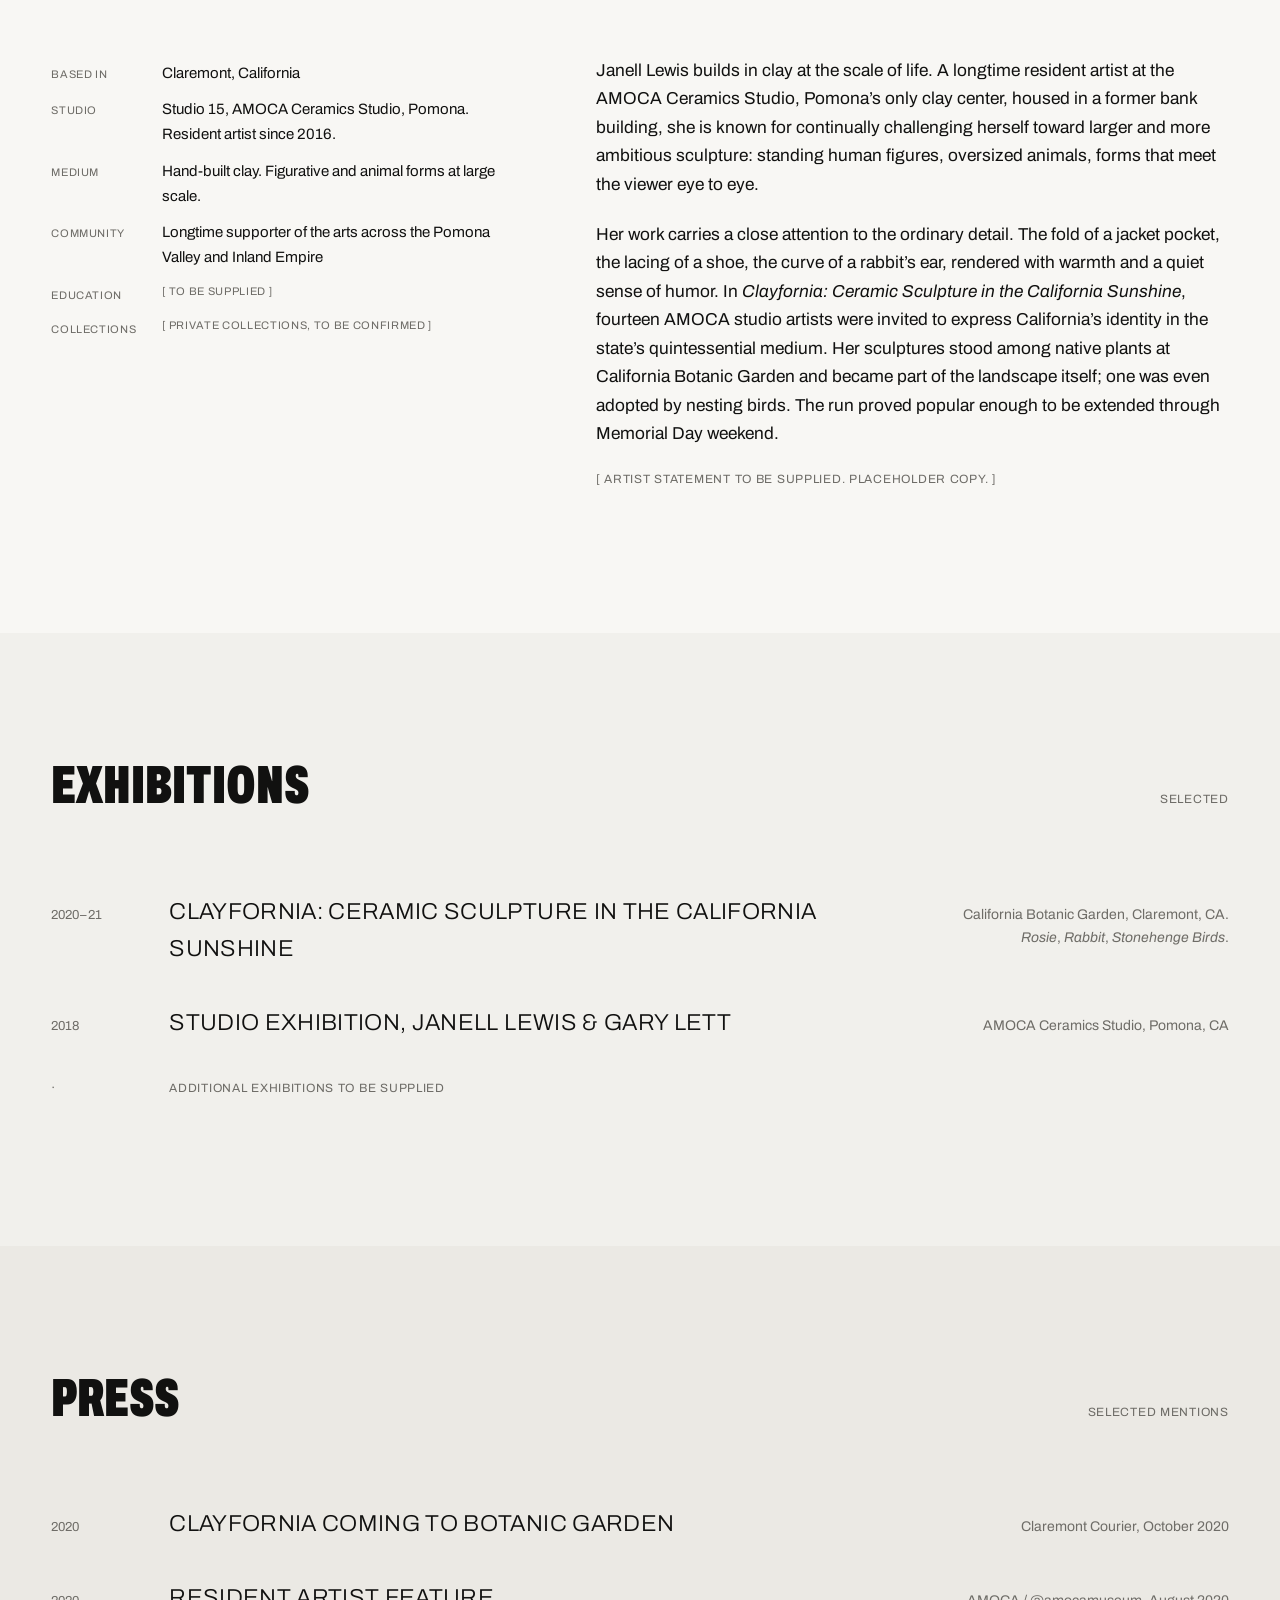
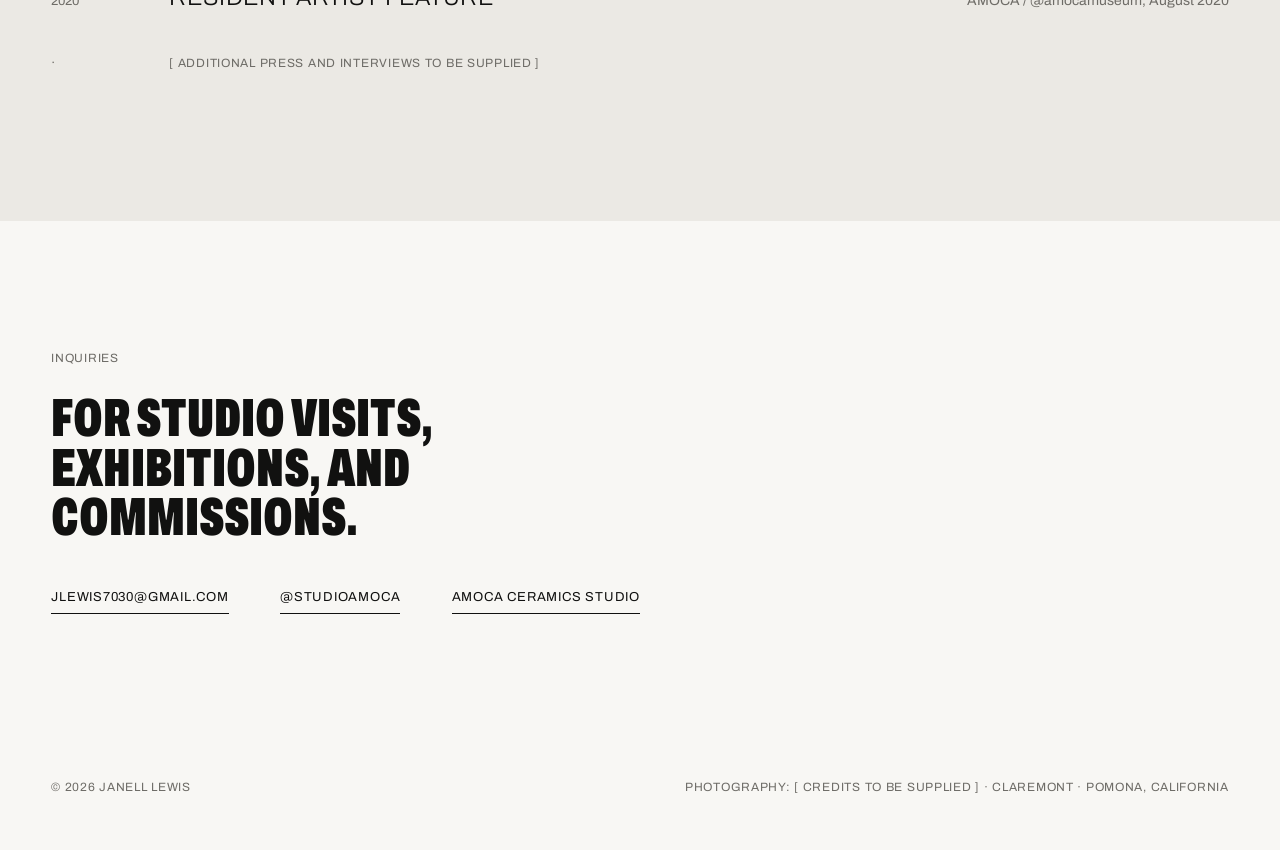
==== commit 6f32534c: "Contact email set to jlewis7030@gmail.com Co-Authored-By: Claude Opus 5.5 <noreply@anthropic.com> Cl" ====
--- a/index.html
+++ b/index.html
@@ -193,7 +193,7 @@
     <p class="eyebrow mono">Inquiries</p>
     <h2>For studio visits, exhibitions, and commissions.</h2>
     <div class="row">
-      <a href="mailto:hello@example.com">[ Email to be supplied ]</a>
+      <a href="mailto:jlewis7030@gmail.com">jlewis7030@gmail.com</a>
       <a href="https://www.instagram.com/studioamoca/" rel="noopener">@studioamoca</a>
       <a href="https://www.amoca.org/studio1/" rel="noopener">AMOCA Ceramics Studio</a>
     </div>
